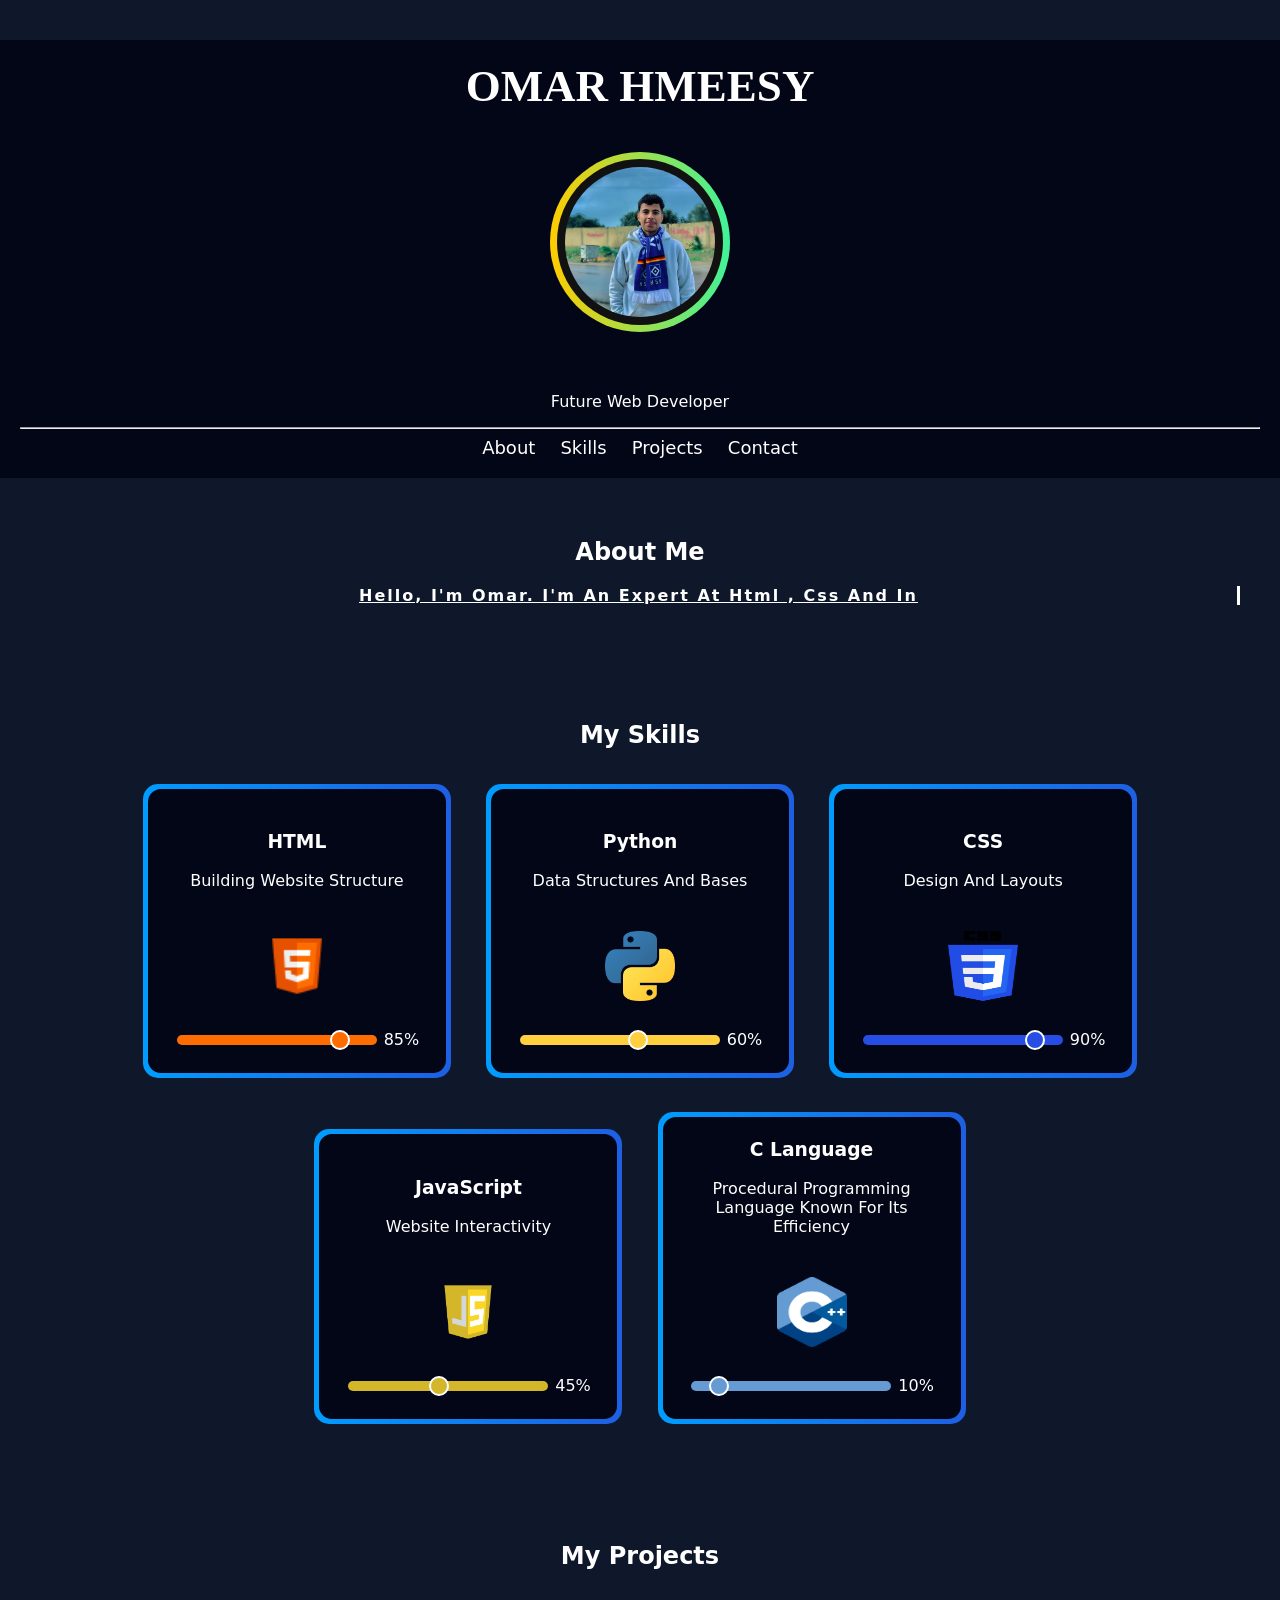
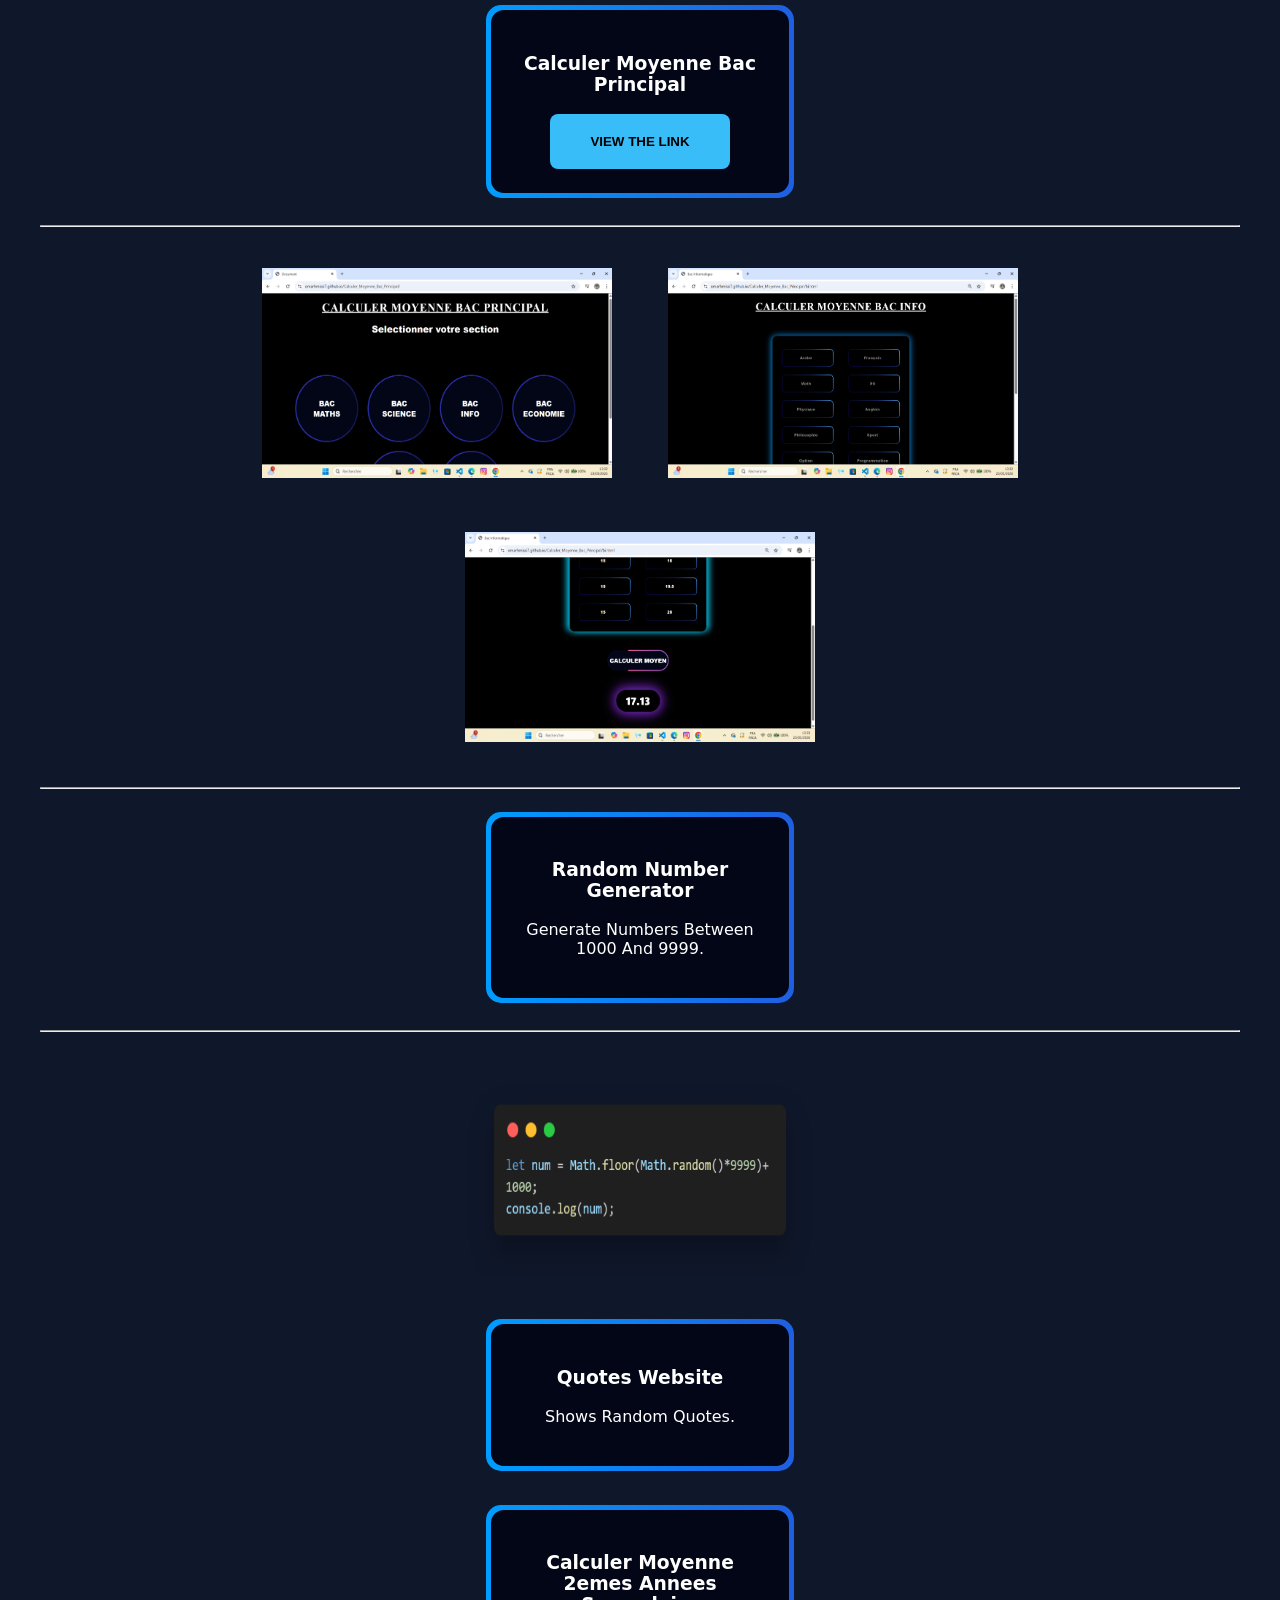
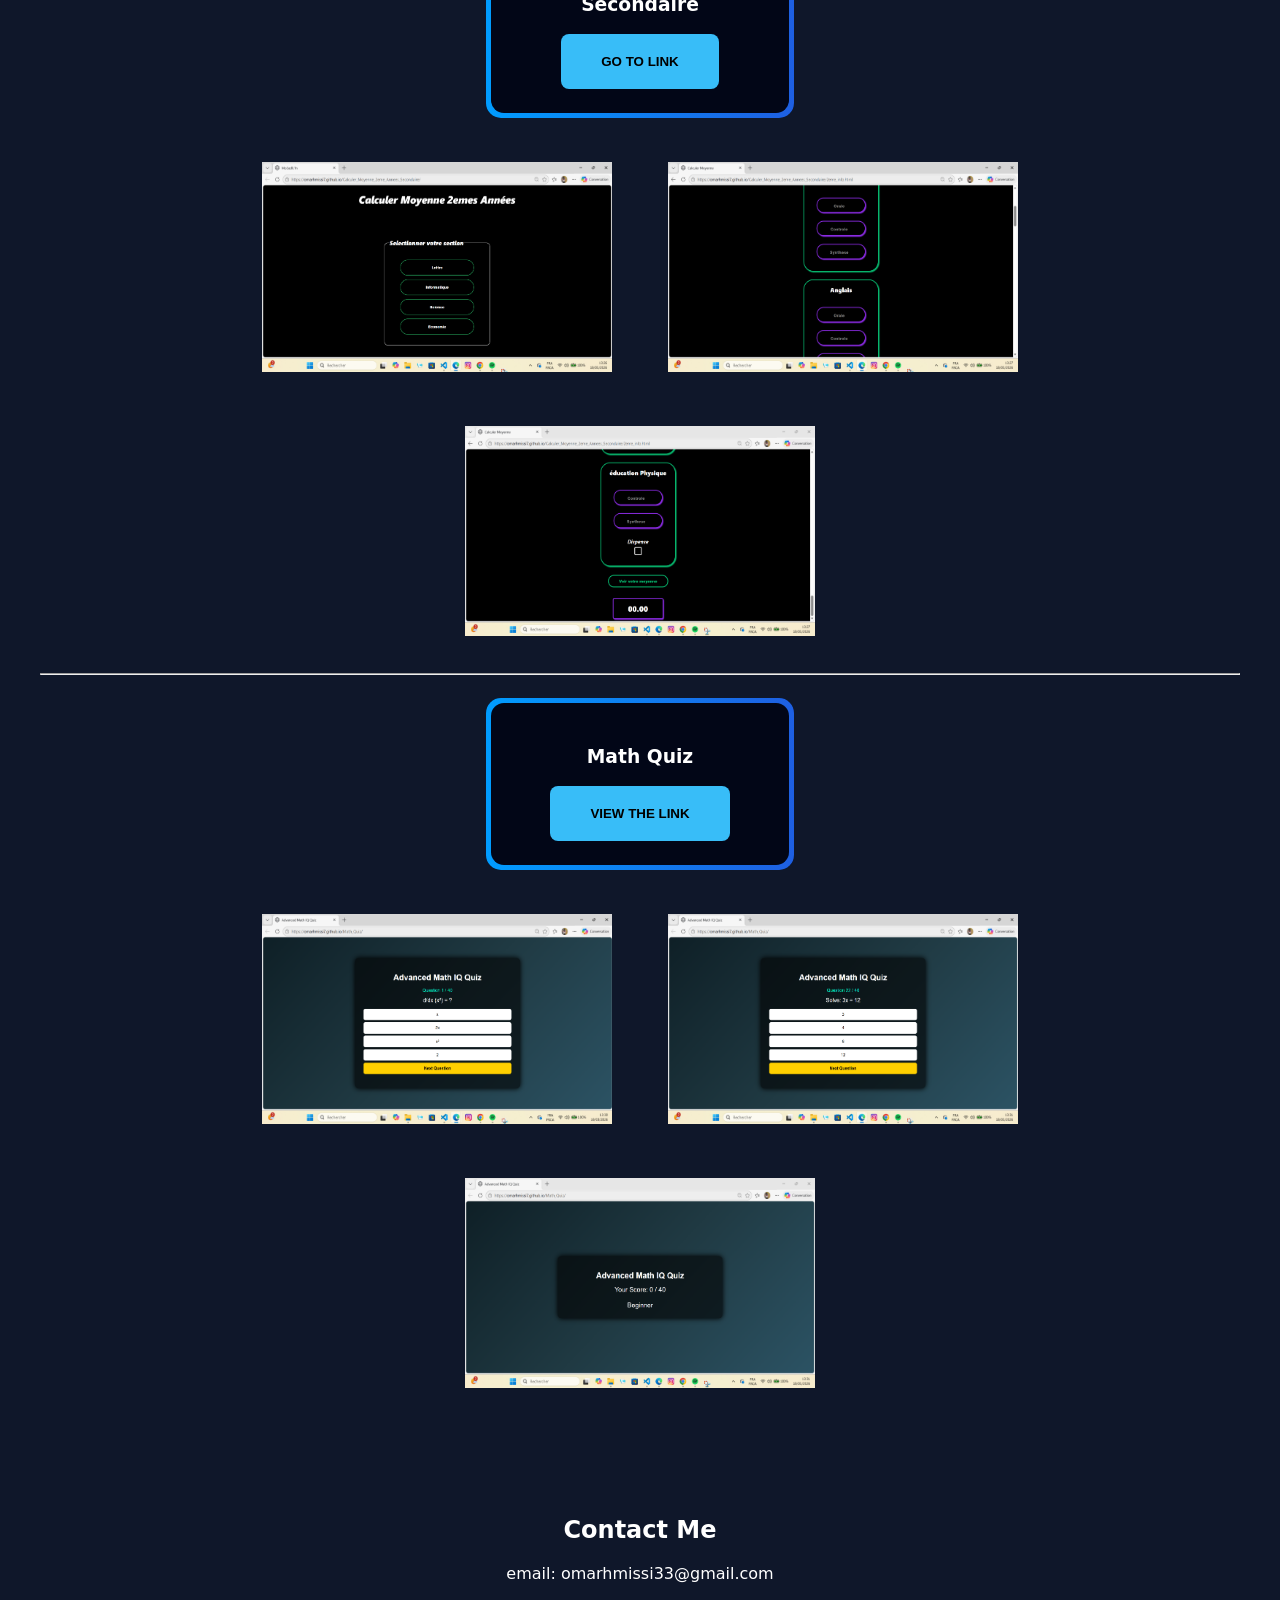
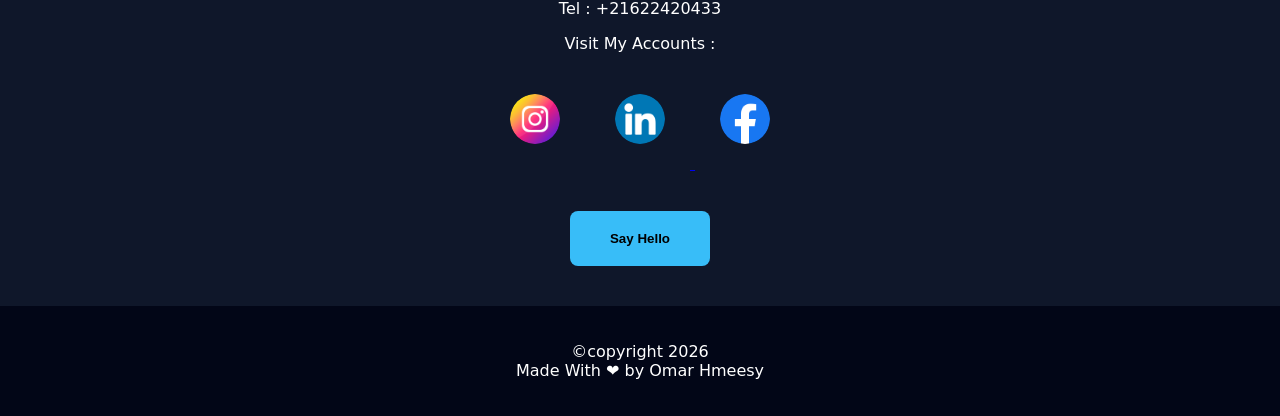
==== index.html @ 14d7f89f "Add files via upload" ====
<!DOCTYPE html>
<html lang="en">

<head>
    <meta charset="UTF-8">
    <meta name="viewport" content="width=device-width, initial-scale=1.0">
    <title>Omar Portfolio</title>

    <style>
        html {
            scroll-behavior: smooth;
        }
        h1{
            font-size: 45px;
            text-transform: uppercase;
            font-family: serif;
            transition: 250ms;

        }


        body {
            font-family: system-ui, -apple-system, BlinkMacSystemFont, 'Segoe UI', Roboto, Oxygen, Ubuntu, Cantarell, 'Open Sans', 'Helvetica Neue', sans-serif;
            margin: 0;
            text-transform: capitalize;
            background: #0f172a;
            color: white;
            cursor: auto;
            padding-top: 40px;
        }

        header {
            background: #020617;
            padding: 20px;
            text-align: center;
        }

        nav a {
            color: white;
            width: 100px;
            transition: 250ms;
            margin: 0;
            padding: 10px;
            text-decoration: none;
            font-size: 18px;
        }

        a {
            transition: all 259ms;
        }

        a:hover {
            background-color: cyan;
            transition-duration: 0.2s;


        }

        a:focus {
            background-color: cyan;
        }

        .p {
            font-weight: 800;
            text-decoration: underline;
        }

        section {
            padding: 40px;
            text-align: center;
        }


        .card {
            position: relative;
            padding: 29px;
            margin: 15px;
            border-radius: 15px;
            display: inline-block;
            width: 250px;
            color: white;
            background: #020617;
            overflow: hidden;
            transition: 800ms;
            opacity: 0;
            transform: translateY(50px) scale(0.9);
            animation: fadeUp 1s ease forwards;
        }

        .card::after:hover {
            transform: scale(1.1);
        }


        .card::before {
            content: "";
            position: absolute;
            inset: -5px;
            border-radius: 15px;
            background: linear-gradient(270deg, #000000, #2f2fad, #2949d7, #009dff);
            background-size: 400% 400%;
            z-index: -3;
            animation: borderMove 9s linear infinite;
        }


        .card::after {
            content: "";
            position: absolute;
            inset: 5px;

            background: #020617;
            border-radius: 13px;
            z-index: -1;
        }

        /* Hover */


        /* Animation */
        @keyframes borderMove {
            0% {
                background-position: 0% 50%;
            }

            100% {
                background-position: 400% 50%;
            }
        }

        @keyframes fadeUp {
            to {
                opacity: 1;
                transform: translateY(0) scale(1);
            }
        }

        /* Delay effect */
        .card:nth-child(1) {
            animation-delay: 0.2s;
        }

        .card:nth-child(2) {
            animation-delay: 0.4s;
        }

        .card:nth-child(3) {
            animation-delay: 0.6s;
        }

        .card:nth-child(4) {
            animation-delay: 0.8s;
        }

        .card:nth-child(5) {
            animation-delay: 1s;
        }

        .card:nth-child(6) {
            animation-delay: 1.2s;
        }

        button {
            padding: 20px 40px;
            border: none;

            border-radius: 8px;
            background: #38bdf8;
            cursor: pointer;
            font-weight: 900;
            transition: 250ms;
        }

        button:hover {
            transform: scale(1.1);
            box-shadow: 0 0 39px #38bdf8;
        }

        button:active {
            transform: scale(0.95);
        }

        footer {
            background: #020617;
            text-align: center;
            padding: 20px;
        }

        .div1 {
            height: 780px;
            width: 430px;
            border: 3px solid white;
            border-radius: 20px;
            margin: 10px;
            padding: 30px;


        }


        img {
            width: 350px;
            height: 210px;
            margin: 25px;
            padding: 0px;
            

        }

        p {
            text-align: center;


        }

        .p {
            border-right: 3px solid white;
            letter-spacing: 2px;
        }

        .img {
            border: none;
            height: 70px;
            width: 70px;
        }

        #omar {
            width: 150px;
            height: 150px;
            border-radius: 100%;
            border: 7px solid transparent;
            padding: 8px;

            background:
                linear-gradient(#111, #111) padding-box,
                linear-gradient(270deg, #ff00cc, #3333ff, #00ffcc, #ffcc00) border-box;

            background-size: 400% 400%;
            animation: gradientMove 6s ease infinite;


            color: white;
            font-size: 20px;
            font-family: Arial;
        }

        /* Animation */
        @keyframes gradientMove {
            0% {
                background-position: 0% 50%;
            }

            50% {
                background-position: 100% 50%;
            }

            100% {
                background-position: 0% 50%;
            }


        }

        .a {
            width: 30px;
        }

        .a:hover {
            background: none;
        }

        .logo {
            height: 50px;
            width: 50px;
            border-radius: 50%;
            transition: 400ms;
            box-shadow: none;
        }

        #insta:hover {
            transform: scale(1.3);
        }

        #fcb:hover {
            box-shadow: 0 0 15px 15px #1877F2;
            transform: scale(1);

        }

        #lnkdn:hover {
            box-shadow: 0 0 15px 15px #0077B5;
        }

        #myRange {
            pointer-events: none;
            /* can't move */
            -webkit-appearance: none;

            width: 200px;
            height: 10px;
            border-radius: 5px;
            background: #FF6D00;
        }

        #myRange::-webkit-slider-thumb {
            -webkit-appearance: none;
            appearance: none;
            height: 20px;
            width: 20px;
            background: #FF6D00;
            /* thumb color */
            border: 2px solid #fff;
            border-radius: 50%;
            cursor: default;
        }

        /* Firefox */
        #myRange::-moz-range-track {
            background: #FF6D00;
            height: 10px;
            border-radius: 5px;
        }

        #myRange::-moz-range-thumb {
            background: #FF6D00;
            border: 2px solid #fff;
            border-radius: 50%;
            height: 20px;
            width: 20px;
            cursor: default;
        }
        #myRange1 {
            pointer-events: none;
            /* can't move */
            -webkit-appearance: none;

            width: 200px;
            height: 10px;
            border-radius: 5px;
            background: #FFCF3F;
        }

        #myRange1::-webkit-slider-thumb {
            -webkit-appearance: none;
            appearance: none;
            height: 20px;
            width: 20px;
            background: #FFCF3F;
            /* thumb color */
            border: 2px solid #fff;
            border-radius: 50%;
            cursor: default;
        }

        /* Firefox */
        #myRange1::-moz-range-track {
            background: #FFCF3F;
            height: 10px;
            border-radius: 5px;
        }

        #myRange1::-moz-range-thumb {
            background: #FFCF3F;
            border: 2px solid #fff;
            border-radius: 50%;
            height: 20px;
            width: 20px;
            cursor: default;
        }
        #myRange2 {
            pointer-events: none;
            /* can't move */
            -webkit-appearance: none;

            width: 200px;
            height: 10px;
            border-radius: 5px;
            background: #264DE4;
        }

        #myRange2::-webkit-slider-thumb {
            -webkit-appearance: none;
            appearance: none;
            height: 20px;
            width: 20px;
            background: #264DE4;
            /* thumb color */
            border: 2px solid #fff;
            border-radius: 50%;
            cursor: default;
        }

        /* Firefox */
        #myRange2::-moz-range-track {
            background: #264DE4;
            height: 10px;
            border-radius: 5px;
        }

        #myRange2::-moz-range-thumb {
            background: #264DE4;
            border: 2px solid #fff;
            border-radius: 50%;
            height: 20px;
            width: 20px;
            cursor: default;
        }
        #myRange3 {
            pointer-events: none;
            /* can't move */
            -webkit-appearance: none;

            width: 200px;
            height: 10px;
            border-radius: 5px;
            background: #D3B62A;
        }

        #myRange3::-webkit-slider-thumb {
            -webkit-appearance: none;
            appearance: none;
            height: 20px;
            width: 20px;
            background: #D3B62A;
            /* thumb color */
            border: 2px solid #fff;
            border-radius: 50%;
            cursor: default;
        }

        /* Firefox */
        #myRange3::-moz-range-track {
            background: #D3B62A;
            height: 10px;
            border-radius: 5px;
        }

        #myRange3::-moz-range-thumb {
            background: #D3B62A;
            border: 2px solid #fff;
            border-radius: 50%;
            height: 20px;
            width: 20px;
            cursor: default;
        }
        #myRange4 {
            pointer-events: none;
            /* can't move */
            -webkit-appearance: none;

            width: 200px;
            height: 10px;
            border-radius: 5px;
            background: #659AD2;
        }

        #myRange4::-webkit-slider-thumb {
            -webkit-appearance: none;
            appearance: none;
            height: 20px;
            width: 20px;
            background: #659AD2;
            /* thumb color */
            border: 2px solid #fff;
            border-radius: 50%;
            cursor: default;
        }

        /* Firefox */
        #myRange4::-moz-range-track {
            background: #659AD2;
            height: 10px;
            border-radius: 5px;
        }

        #myRange4::-moz-range-thumb {
            background: #659AD2;
            border: 2px solid #fff;
            border-radius: 50%;
            height: 20px;
            width: 20px;
            cursor: default;
        }
        h1{
            margin: 0;
        }
        #omar{
            margin: 40px;
            box-shadow: none;
        }
        #c{
            padding-top: 8px;
        }
    
    </style>
</head>

<body id="body">


    <header id="head">
        <h1 id="me"></h1>
        <script>
            let j = 0;
            let me = "Omar Hmeesy";
            function omar(){
                if (j < me.length) {
                    document.getElementById("me").innerHTML += me.charAt(j);
                    j++;
                    setTimeout(omar, 200);

                }
            }
            omar()
        </script>
        <img src="myphoto.jpg" alt="" id="omar">
        <p>Future Web Developer</p>
        <hr>

        <nav>
            <a href="#about">About</a>
            <a href="#skills">Skills</a>
            <a href="#projects">Projects</a>
            <a href="#contact">Contact</a>
        </nav>

    </header>

    <section id="about">
        <h2>About Me</h2>
        <p class="p" id="aboutme"></p>
        <script>
            let text = "Hello, I'm Omar. I'm an expert at html , css and intermediate at javascript and python I'm 17 years old and i'm studying at 2nd of secondary education at pc scienses";
            let i = 0;
            function write() {

                if (i < text.length) {
                    document.getElementById("aboutme").innerHTML += text.charAt(i);
                    i++;
                    setTimeout(write, 50);
                }
            }

            write();

        </script>

    </section>

    <section id="skills">
        <h2>My Skills</h2>

        <div class="card">
            <h3>HTML</h3>
            <p>Building website structure</p>
            <img src="html.png" alt="" class="img"><br>
            <input type="range" name="" id="myRange" value="85" disabled >  85%
        </div>
        <div class="card">
            <h3>Python</h3>
            <p>data structures and bases</p>
            <img src="python.png" alt="" class="img"><br>
            <input type="range" name="" id="myRange1" value="60">  60%
        </div>

        <div class="card">
            <h3>CSS</h3>
            <p>Design and layouts</p>
            <img src="css.png" alt="" class="img"><br>
            <input type="range" name="" id="myRange2" value="90">  90%
        </div>

        <div class="card">
            <h3>JavaScript</h3>
            <p>Website interactivity</p>
            <img src="js.webp" alt="" class="img"><br>
            <input type="range" name="" id="myRange3" value="45">  45%
        </div>
        <div class="card" id="c">
            <h3>C language</h3>
            <p>procedural programming language known for its efficiency</p>
            <img src="c.png" alt="" class="img" style="width: 70px;
            height: 70px;"><br>
            <input type="range" name="" id="myRange4" value="10" >  10%
        </div>

    </section>

    <section id="projects">
        <h2>My Projects</h2>

        <div class="card">
            <h3>Calculer Moyenne Bac Principal</h3>
            <a href="https://omarhmissi7.github.io/Calculer_Moyenne_Bac_Principal/"><button>VIEW THE LINK</button></a>
        </div>
        <hr>
        <p>
            <center>
                
                    <img src="img11.png" alt="" srcset="">
                    <img src="img22.png" alt="" srcset=""><br>
                    <img src="img33.png" alt="" srcset="">
                
            </center>
        </p>
        <hr>

        <div class="card">
            <h3>Random Number Generator</h3>
            <p>Generate numbers between 1000 and 9999.</p>
        </div>
        <br>
        <hr>

        <center><img src="code.png" alt=""><br></center>


        <div class="card">
            <h3>Quotes Website</h3>
            <p>Shows random quotes.</p>
        </div><br>
        <div class="card">
            <h3 style="text-transform: capitalize;">calculer moyenne 2emes annees secondaire</h3>
            <a href="https://omarhmissi7.github.io/Calculer_Moyenne_2eme_Annees_Secondaire/"><button>GO TO
                    LINK</button></a>
        </div><br>
        <center>
            
                <img src="img1.png" alt="">
                <img src="img2.png" alt=""><br>
                <img src="img3.png" alt="">
            
        </center><hr>
        <div class="card">
            <h3 style="text-transform: capitalize;">math quiz</h3>
            <a href="https://omarhmissi7.github.io/Math_Quiz/"><button>VIEW THE LINK</button></a>
        </div><br>
        <center>
            
                <img src="img4.png" alt="">
                <img src="img5.png" alt=""><br>
                <img src="img6.png" alt="">
            
        </center>

    </section>

    <section id="contact">
        <h2>Contact Me</h2>

        <p style="text-transform: lowercase;">Email: omarhmissi33@gmail.com</p>
        <p>Tel : +21622420433</p>
        <p>visit my Accounts :</p>
        <a class="a" href="https://www.instagram.com/__omarrr___hmeesy?igsh=MW94ZGYybmE2NHl0eA=="></a>

        <img src="instagram.png" alt="" class="logo" id="insta">

        <a class="a"
            href="https://www.linkedin.com/public-profile/settings?trk=d_flagship3_profile_self_view_public_profile&lipi=urn%3Ali%3Apage%3Ad_flagship3_profile_view_base%3B4z7WOQTsRY2M%2F5hkjmMsfg%3D%3D">
            <img src="linkedin.png" alt="" class="logo" id="lnkdn">
        </a>
        <a href="https://www.facebook.com/profile.php?id=61585699354939" class="a"><img src="facebook.png" alt=""
                class="logo" id="fcb"></a>
        <br><br><br>
        <button onclick="alert('Thanks For Visiting !')">
            Say Hello
        </button>

    </section>

    <footer id="foot">
        <p style="text-transform: none;">©copyright 2026 <br> Made With ❤️ by Omar Hmeesy</p>
    </footer>

</body>


</html>
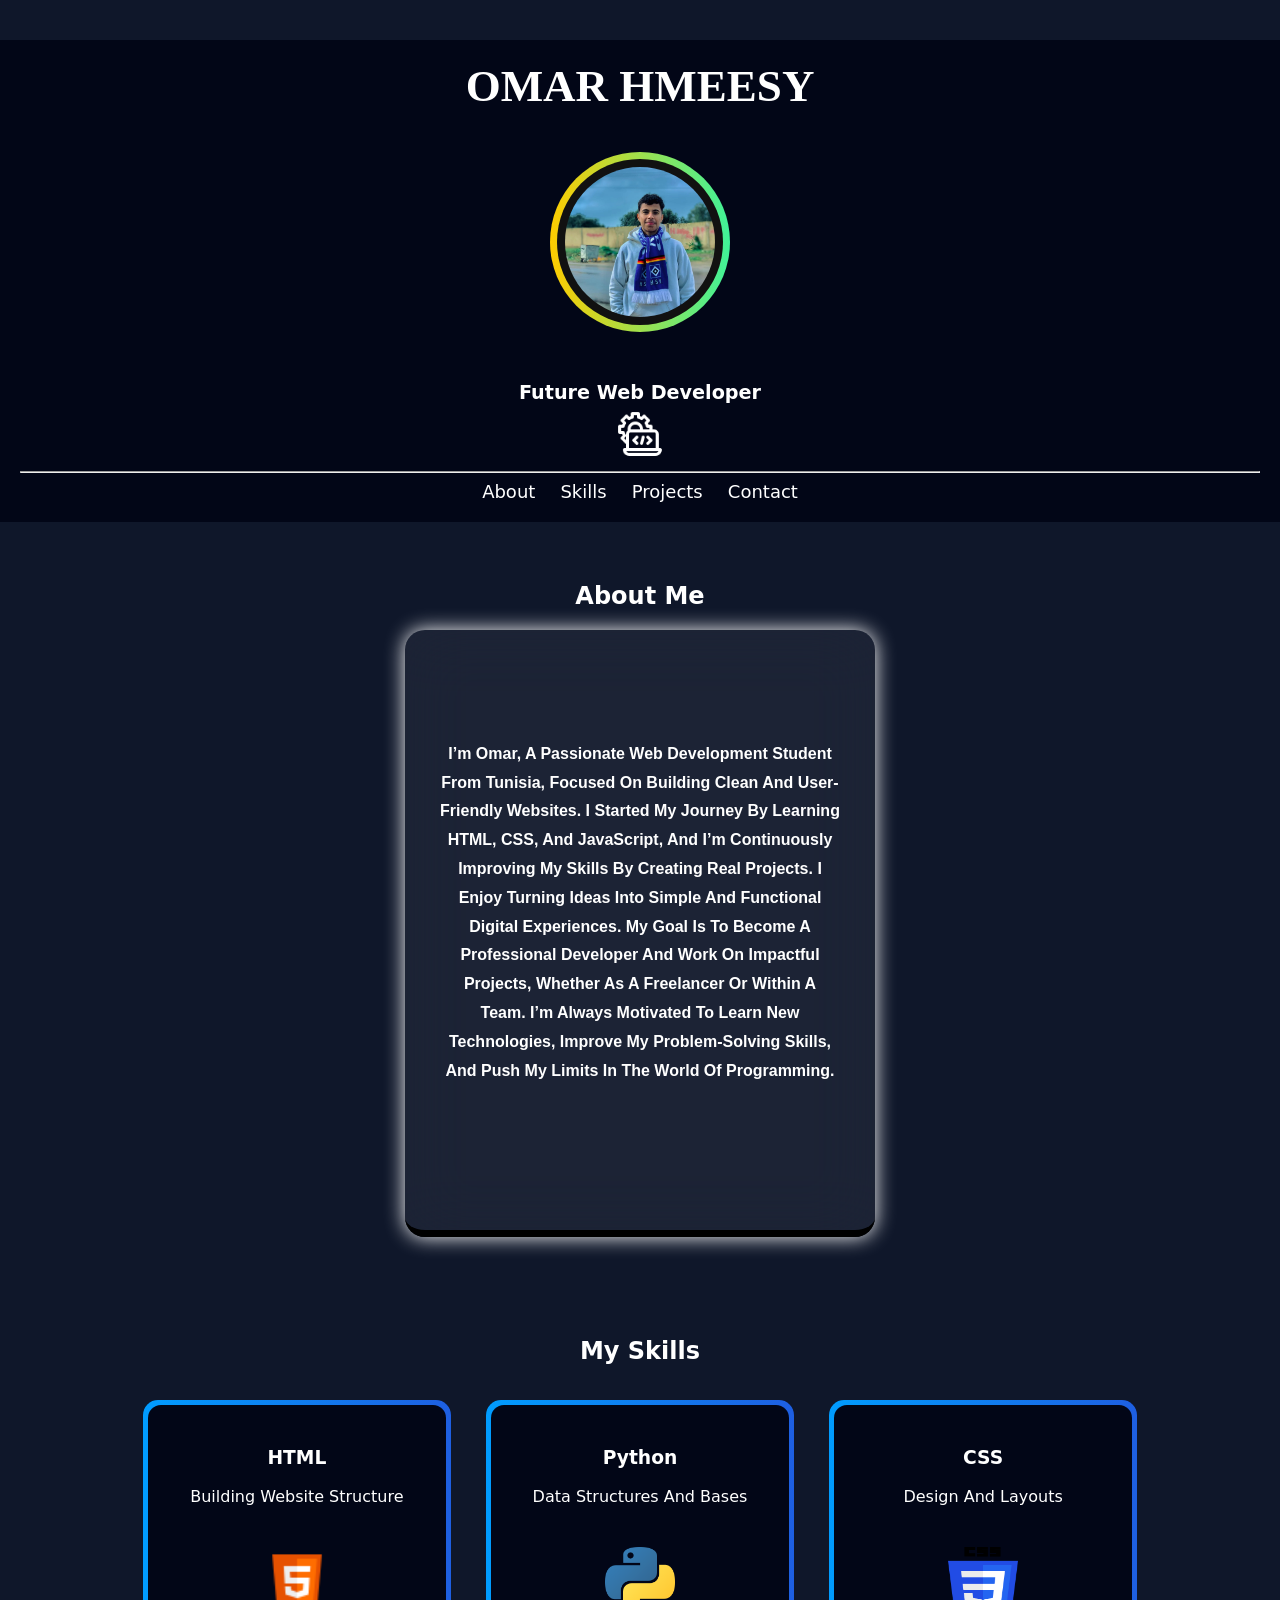
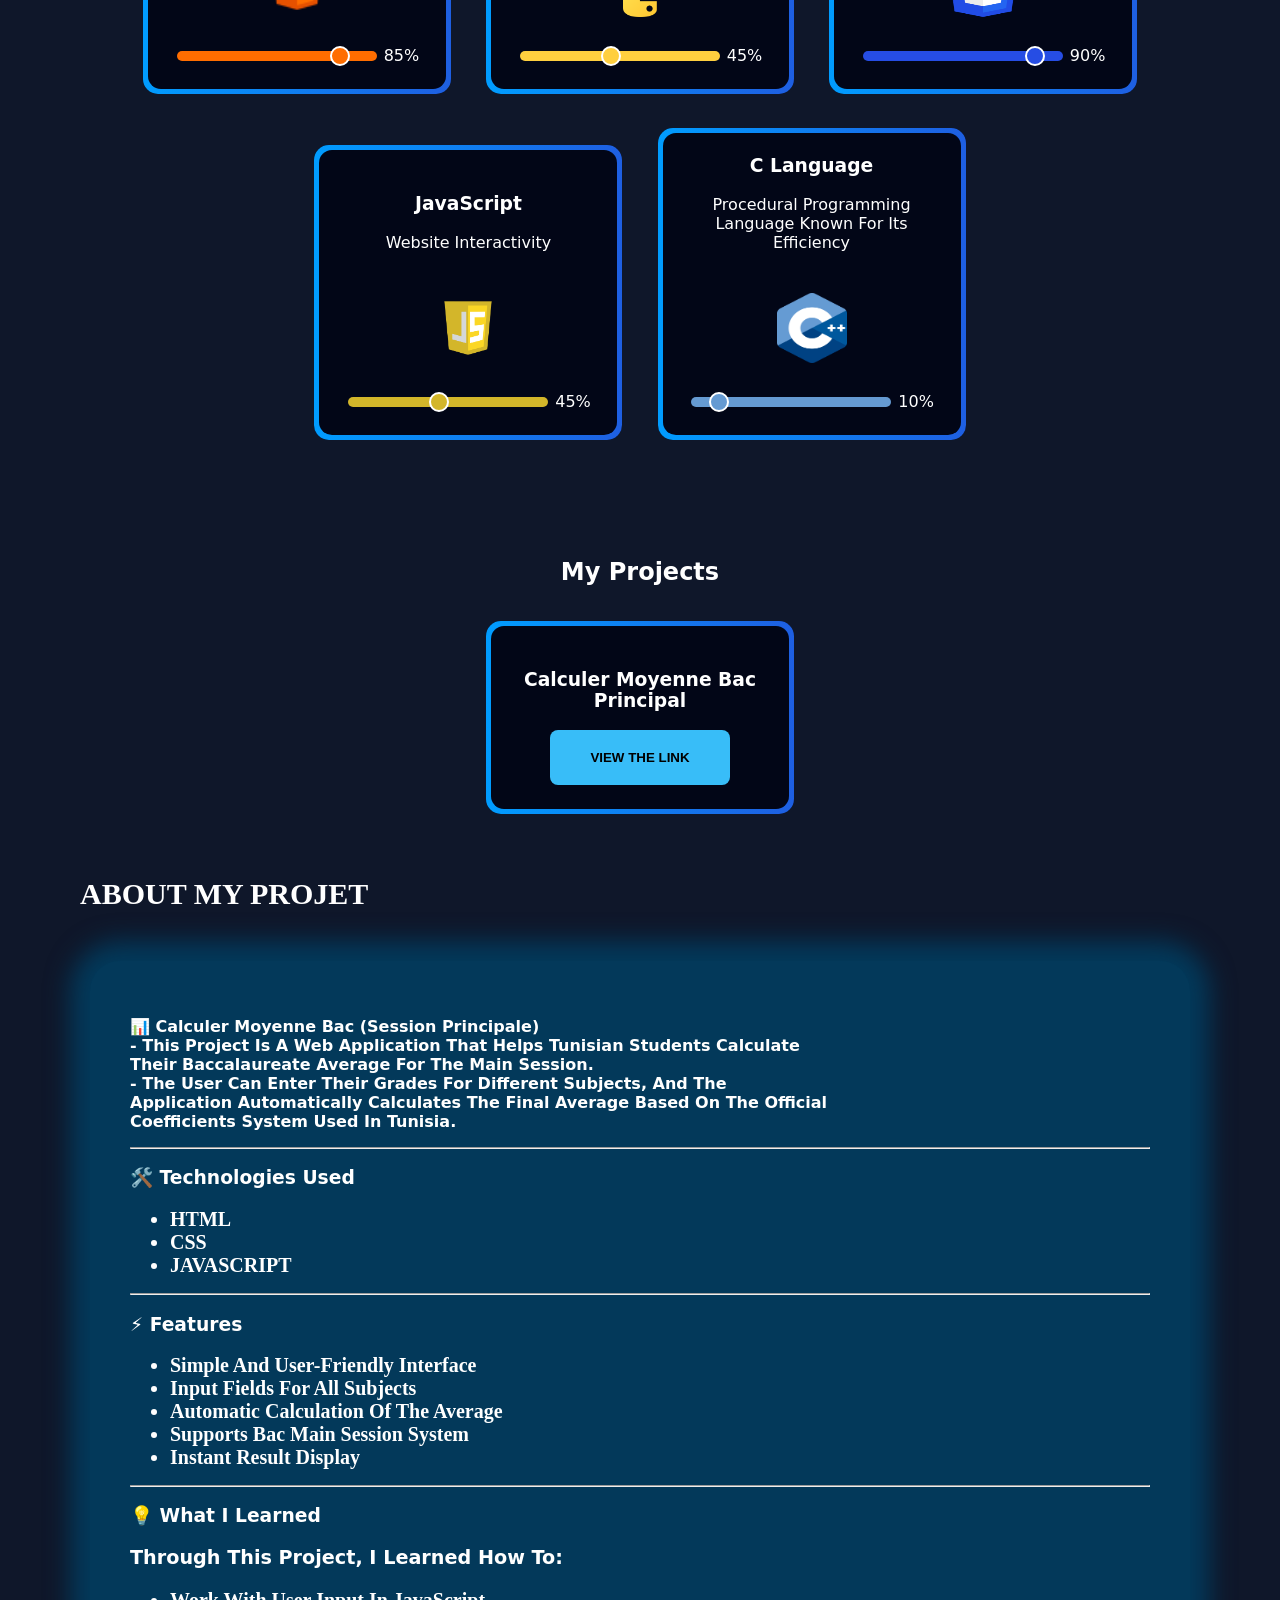
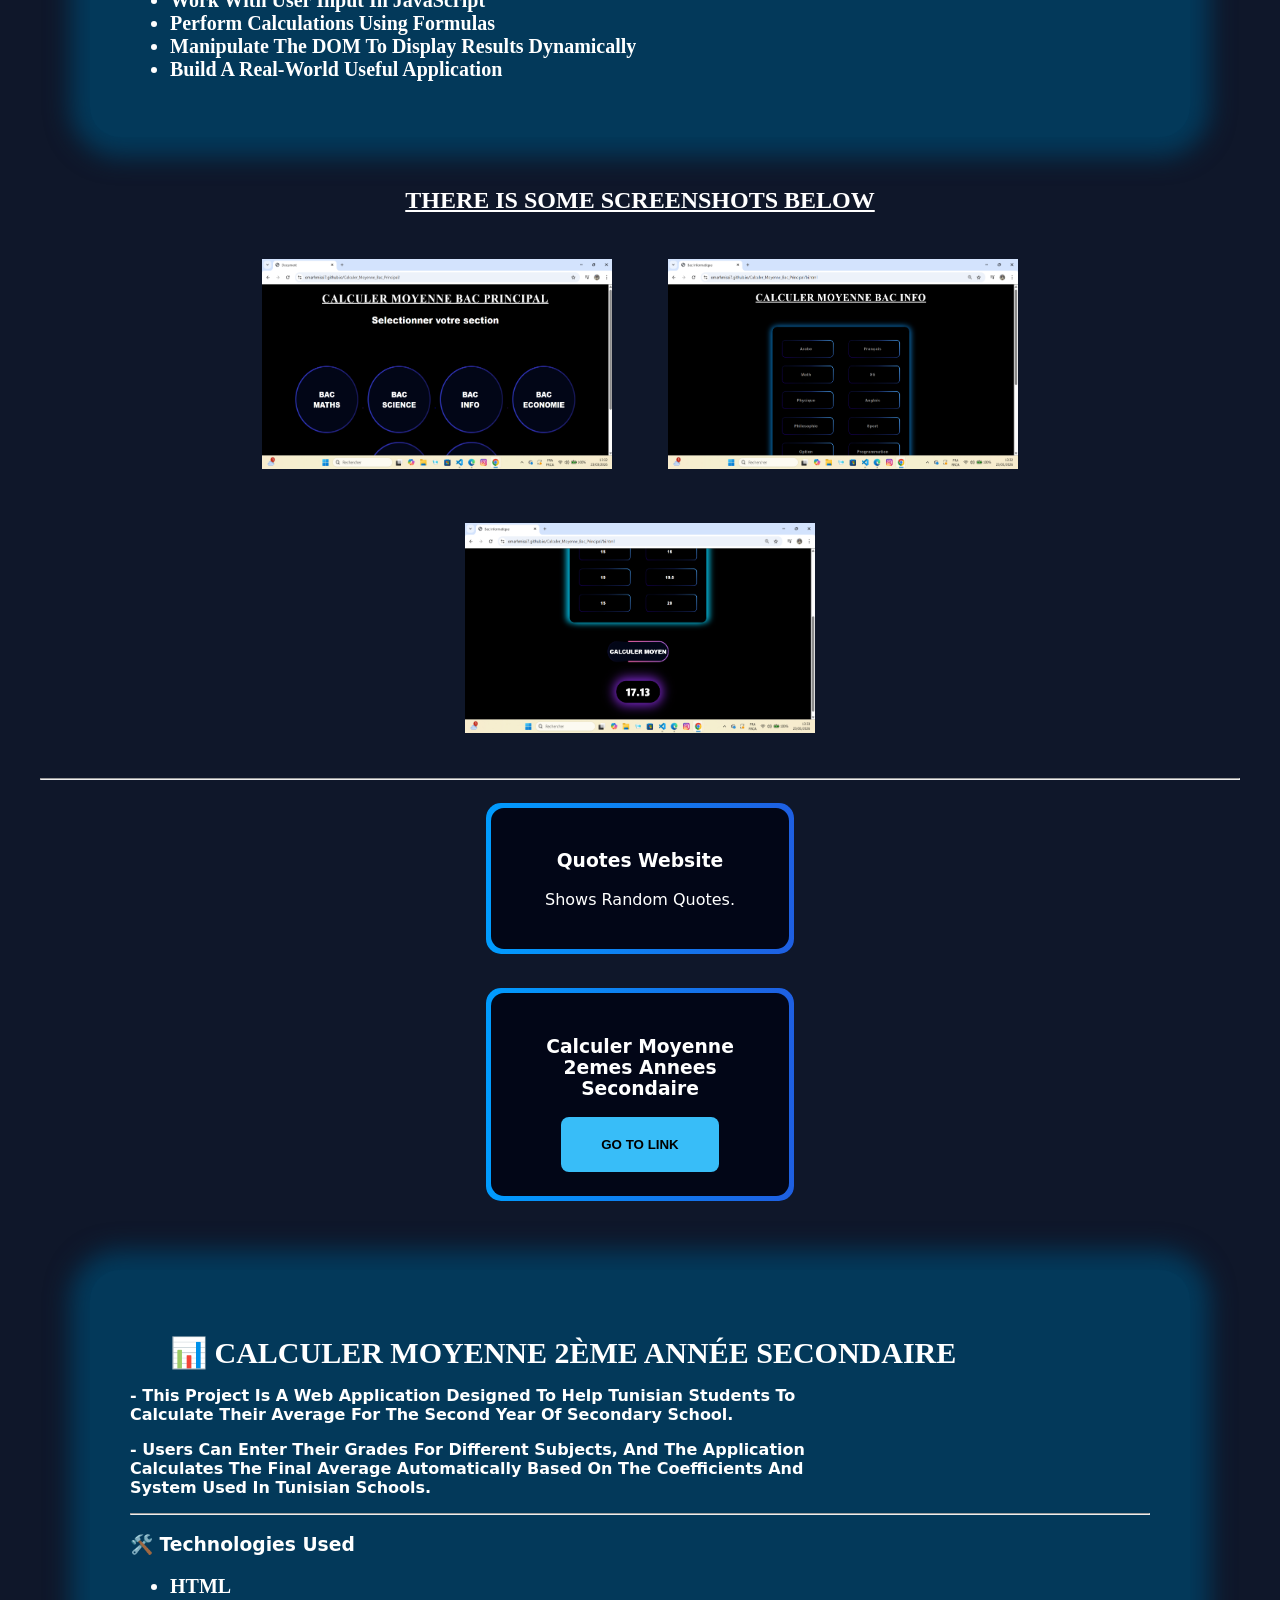
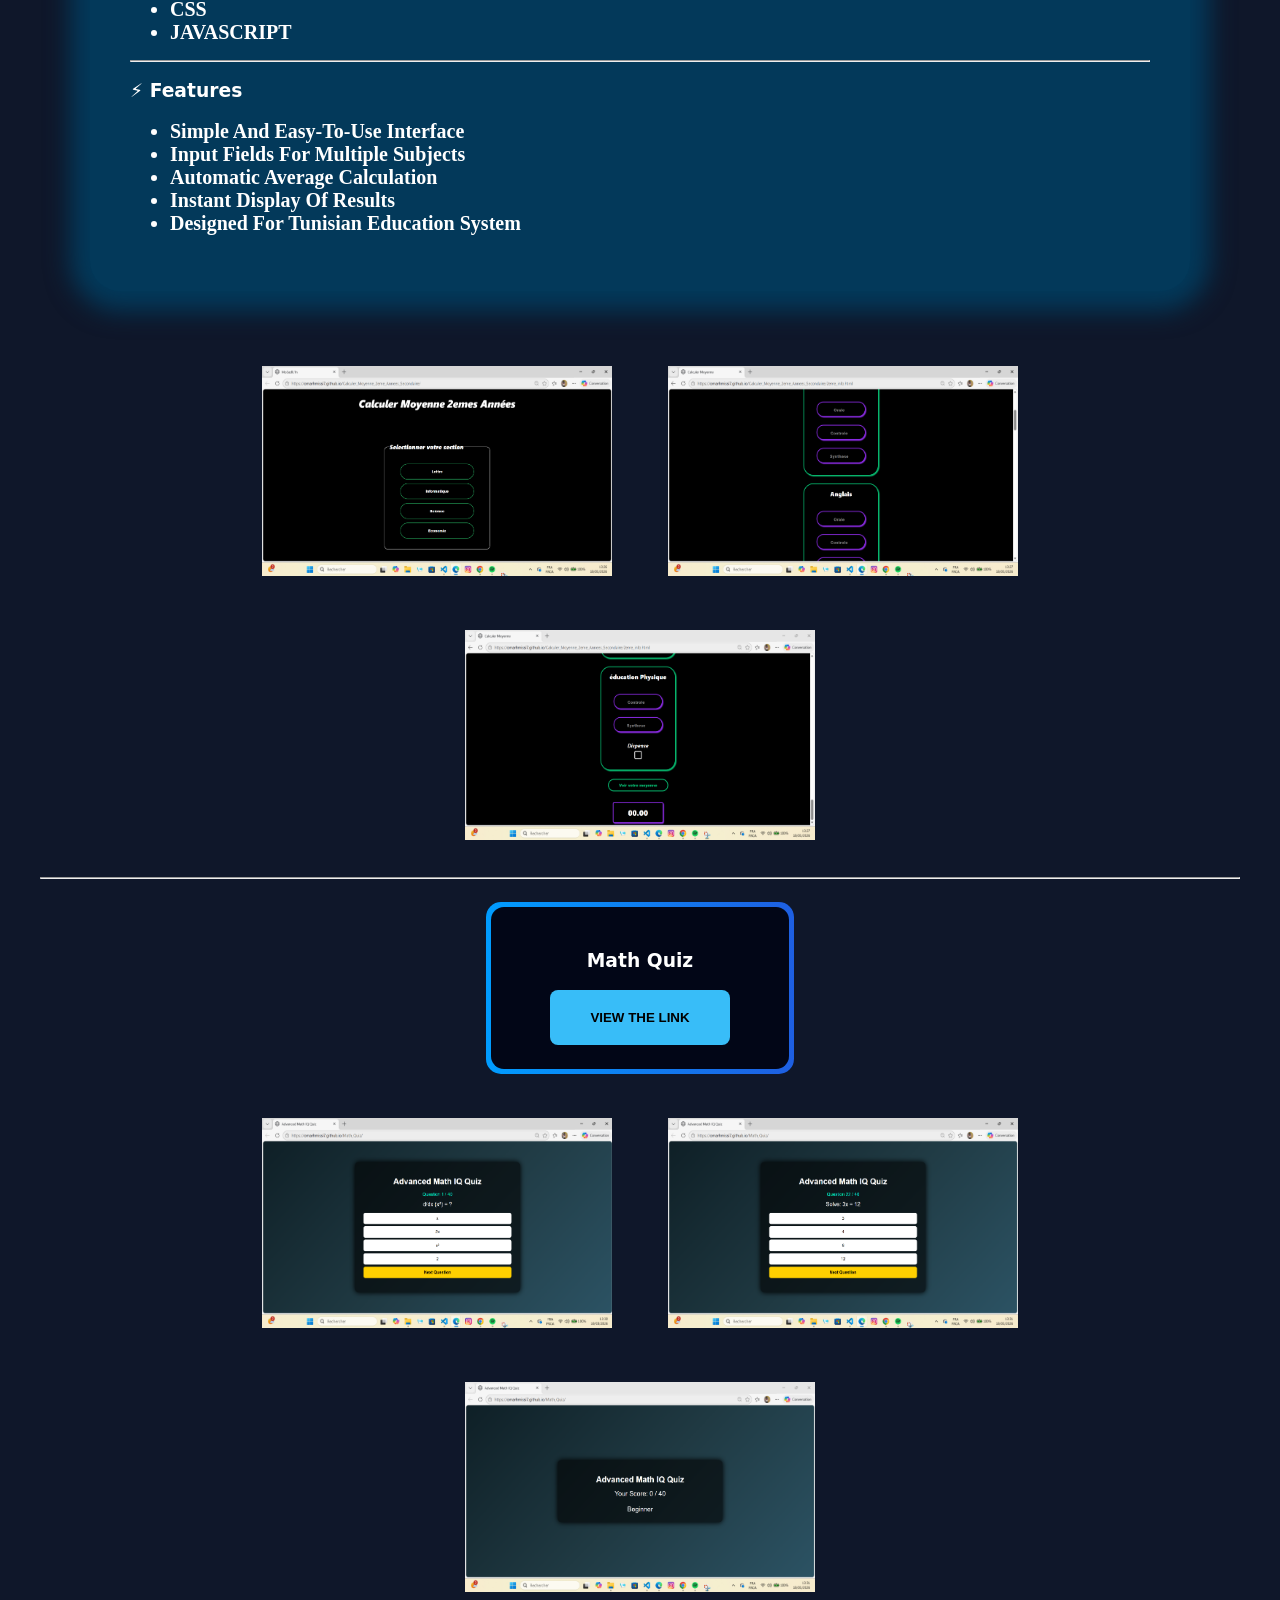
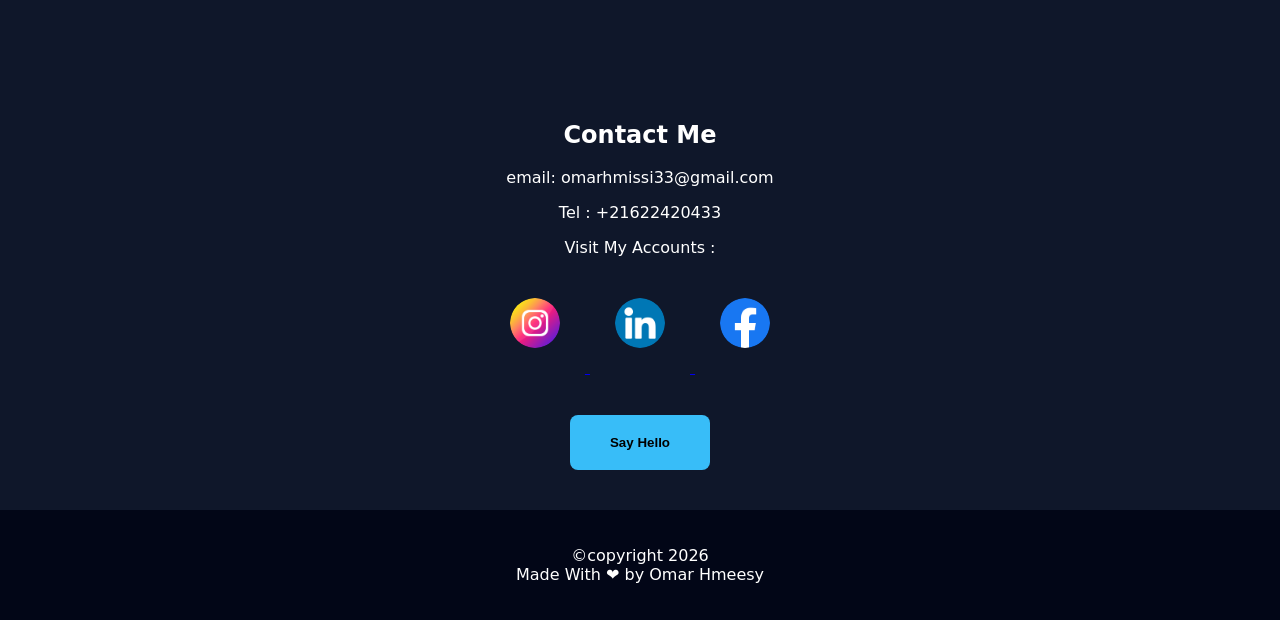
==== commit 1e805610: "Add files via upload" ====
--- a/index.html
+++ b/index.html
@@ -10,7 +10,8 @@
         html {
             scroll-behavior: smooth;
         }
-        h1{
+
+        h1 {
             font-size: 45px;
             text-transform: uppercase;
             font-family: serif;
@@ -203,7 +204,7 @@
             height: 210px;
             margin: 25px;
             padding: 0px;
-            
+
 
         }
 
@@ -213,10 +214,7 @@
 
         }
 
-        .p {
-            border-right: 3px solid white;
-            letter-spacing: 2px;
-        }
+
 
         .img {
             border: none;
@@ -329,6 +327,7 @@
             width: 20px;
             cursor: default;
         }
+
         #myRange1 {
             pointer-events: none;
             /* can't move */
@@ -367,6 +366,7 @@
             width: 20px;
             cursor: default;
         }
+
         #myRange2 {
             pointer-events: none;
             /* can't move */
@@ -405,6 +405,7 @@
             width: 20px;
             cursor: default;
         }
+
         #myRange3 {
             pointer-events: none;
             /* can't move */
@@ -443,6 +444,7 @@
             width: 20px;
             cursor: default;
         }
+
         #myRange4 {
             pointer-events: none;
             /* can't move */
@@ -481,17 +483,56 @@
             width: 20px;
             cursor: default;
         }
-        h1{
+
+        h1 {
             margin: 0;
         }
-        #omar{
+
+        #omar {
             margin: 40px;
             box-shadow: none;
         }
-        #c{
+
+        #c {
             padding-top: 8px;
         }
-    
+
+        #para {
+            width: 470px;
+            height: 560px;
+            background-color: #ffffff0e;
+            border-bottom: 7px solid black;
+            backdrop-filter: blur(30px);
+            box-shadow: 0 0 20px white;
+            border-radius: 20px;
+            padding-top: 40px;
+        }
+
+        .p {
+
+            font-family: arial;
+            margin-top: 70px;
+            color: #ffffff;
+            text-align: center;
+            text-decoration: wavy;
+            line-height: 1.8;
+            width: 400px;
+        }
+
+        #bac {
+            text-align: left;
+            width: 700px;
+        }
+        #code{
+            width: 50px;
+            height: 50px;
+            margin: 0;
+        }
+        #l{
+            font-weight: 900;
+            font-size: larger;
+            margin: 5px;
+        }
     </style>
 </head>
 
@@ -503,7 +544,7 @@
         <script>
             let j = 0;
             let me = "Omar Hmeesy";
-            function omar(){
+            function omar() {
                 if (j < me.length) {
                     document.getElementById("me").innerHTML += me.charAt(j);
                     j++;
@@ -514,7 +555,7 @@
             omar()
         </script>
         <img src="myphoto.jpg" alt="" id="omar">
-        <p>Future Web Developer</p>
+        <p id="l">Future Web Developer</p> <img id="code" src="coding.png" alt="">
         <hr>
 
         <nav>
@@ -528,20 +569,27 @@
 
     <section id="about">
         <h2>About Me</h2>
-        <p class="p" id="aboutme"></p>
+        <center>
+            <div id="para">
+
+                <p class="p" id="aboutme">I’m Omar, a passionate web development student from Tunisia, focused on
+                    building
+                    clean and user-friendly websites. I started my journey by learning HTML, CSS, and JavaScript, and
+                    I’m
+                    continuously improving my skills by creating real projects.
+                    I enjoy turning ideas into simple and functional digital experiences. My goal is to become a
+                    professional developer and work on impactful projects, whether as a freelancer or within a team.
+                    I’m always motivated to learn new technologies, improve my problem-solving skills, and push my
+                    limits in
+                    the world of programming.</p>
+
+            </div>
+        </center>
         <script>
-            let text = "Hello, I'm Omar. I'm an expert at html , css and intermediate at javascript and python I'm 17 years old and i'm studying at 2nd of secondary education at pc scienses";
-            let i = 0;
-            function write() {
-
-                if (i < text.length) {
-                    document.getElementById("aboutme").innerHTML += text.charAt(i);
-                    i++;
-                    setTimeout(write, 50);
-                }
-            }
-
-            write();
+
+
+
+
 
         </script>
 
@@ -554,34 +602,34 @@
             <h3>HTML</h3>
             <p>Building website structure</p>
             <img src="html.png" alt="" class="img"><br>
-            <input type="range" name="" id="myRange" value="85" disabled >  85%
+            <input type="range" name="" id="myRange" value="85" disabled> 85%
         </div>
         <div class="card">
             <h3>Python</h3>
             <p>data structures and bases</p>
             <img src="python.png" alt="" class="img"><br>
-            <input type="range" name="" id="myRange1" value="60">  60%
+            <input type="range" name="" id="myRange1" value="45"> 45%
         </div>
 
         <div class="card">
             <h3>CSS</h3>
             <p>Design and layouts</p>
             <img src="css.png" alt="" class="img"><br>
-            <input type="range" name="" id="myRange2" value="90">  90%
+            <input type="range" name="" id="myRange2" value="90"> 90%
         </div>
 
         <div class="card">
             <h3>JavaScript</h3>
             <p>Website interactivity</p>
             <img src="js.webp" alt="" class="img"><br>
-            <input type="range" name="" id="myRange3" value="45">  45%
+            <input type="range" name="" id="myRange3" value="45"> 45%
         </div>
         <div class="card" id="c">
             <h3>C language</h3>
             <p>procedural programming language known for its efficiency</p>
             <img src="c.png" alt="" class="img" style="width: 70px;
             height: 70px;"><br>
-            <input type="range" name="" id="myRange4" value="10" >  10%
+            <input type="range" name="" id="myRange4" value="10"> 10%
         </div>
 
     </section>
@@ -592,27 +640,108 @@
         <div class="card">
             <h3>Calculer Moyenne Bac Principal</h3>
             <a href="https://omarhmissi7.github.io/Calculer_Moyenne_Bac_Principal/"><button>VIEW THE LINK</button></a>
-        </div>
-        <hr>
+        </div><br><br>
+        <h2 class="h2">About My Projet</h2>
+        <style>
+            .h2 {
+                text-transform: uppercase;
+                font-size: 30px;
+                text-align: left;
+                margin-left: 40px;
+                margin-bottom: 15px;
+                font-family: serif;
+            }
+        </style>
+        <section class="bacabout">
+            <p id="bac" align="left" style="width: 700; font-weight: 900; ">
+                📊 Calculer Moyenne Bac (Session Principale) <br>
+
+                - This project is a web application that helps Tunisian students calculate their Baccalaureate average
+                for the main session. <br>
+
+                - The user can enter their grades for different subjects, and the application automatically calculates
+                the final average based on the official coefficients system used in Tunisia.
+            </p>
+            <hr>
+            <h3 align="left">🛠️ Technologies Used</h3>
+            <ul>
+                <li>HTML</li>
+                <li>CSS</li>
+                <li>JAVASCRIPT</li>
+            </ul>
+            <hr>
+            <h3 class="h3" align="">⚡ Features</h3>
+            <ul>
+                <li>Simple and user-friendly interface</li>
+                <li>Input fields for all subjects</li>
+                <li>Automatic calculation of the average</li>
+                <li>Supports Bac main session system</li>
+                <li>Instant result display</li>
+            </ul>
+            <hr>
+            <h3 class="h3">💡 What I Learned</h3>
+            <p id="wil">Through this project, I learned how to:</p>
+            <ul>
+                <li>Work with user input in JavaScript</li>
+                <li>Perform calculations using formulas</li>
+                <li>Manipulate the DOM to display results dynamically</li>
+
+                <li>Build a real-world useful application</li>
+            </ul>
+        </section>
+        <h2 class="h">
+            There is some screenshots below
+        </h2>
+
+        <style>
+            li,
+            .h3 {
+                text-align: left;
+                font-weight: 900;
+
+            }
+
+            li {
+                font-size: 20px;
+            }
+
+            #wil {
+                text-align: left;
+                font-weight: 900;
+                font-size: larger;
+            }
+
+            .h {
+                text-transform: uppercase;
+                font-weight: 900;
+                font-family: serif;
+                text-decoration: underline;
+            }
+
+            li {
+                font-family: serif;
+            }
+
+            .bacabout {
+                border-radius: 30px;
+                box-shadow: 0 0 25px 20px #03395a;
+                background-color: #03395a;
+                margin-bottom: 45px;
+                margin: 50px;
+            }
+        </style>
         <p>
             <center>
-                
-                    <img src="img11.png" alt="" srcset="">
-                    <img src="img22.png" alt="" srcset=""><br>
-                    <img src="img33.png" alt="" srcset="">
-                
+
+                <img src="img11.png" alt="" srcset="">
+                <img src="img22.png" alt="" srcset=""><br>
+                <img src="img33.png" alt="" srcset="">
+
             </center>
         </p>
         <hr>
 
-        <div class="card">
-            <h3>Random Number Generator</h3>
-            <p>Generate numbers between 1000 and 9999.</p>
-        </div>
-        <br>
-        <hr>
-
-        <center><img src="code.png" alt=""><br></center>
+        
 
 
         <div class="card">
@@ -623,24 +752,56 @@
             <h3 style="text-transform: capitalize;">calculer moyenne 2emes annees secondaire</h3>
             <a href="https://omarhmissi7.github.io/Calculer_Moyenne_2eme_Annees_Secondaire/"><button>GO TO
                     LINK</button></a>
-        </div><br>
+        </div>
+        <br>
+        <section class="bacabout">
+            <h2 class="h2">📊 Calculer Moyenne 2ème Année Secondaire</h2>
+            <p style="font-weight: 900; text-align: left; width: 700px;">
+
+                -  This project is a web application designed to help Tunisian students
+                to calculate their average for the second year of secondary school.
+            </p>
+            <p style="font-weight: 900; text-align: left; width: 700px;">
+                -  Users can enter their grades for different subjects, and the application calculates the final average
+                automatically based on the coefficients and system used in Tunisian schools.
+            </p>
+            <hr>
+            <h3 class="h3">🛠️ Technologies Used</h3>
+            <ul>
+                <li>HTML</li>
+                <li>CSS</li>
+                <li>JAVASCRIPT</li>
+            </ul>
+            <hr>
+            <h3 class="h3">⚡ Features</h3>
+            <ul>
+                <li>Simple and easy-to-use interface</li>
+                <li>Input fields for multiple subjects</li>
+                <li>Automatic average calculation</li>
+                <li>Instant display of results</li>
+                <li>Designed for Tunisian education system</li>
+            </ul>
+
+        </section>
+
         <center>
-            
-                <img src="img1.png" alt="">
-                <img src="img2.png" alt=""><br>
-                <img src="img3.png" alt="">
-            
-        </center><hr>
+
+            <img src="img1.png" alt="">
+            <img src="img2.png" alt=""><br>
+            <img src="img3.png" alt="">
+
+        </center>
+        <hr>
         <div class="card">
             <h3 style="text-transform: capitalize;">math quiz</h3>
             <a href="https://omarhmissi7.github.io/Math_Quiz/"><button>VIEW THE LINK</button></a>
         </div><br>
         <center>
-            
-                <img src="img4.png" alt="">
-                <img src="img5.png" alt=""><br>
-                <img src="img6.png" alt="">
-            
+
+            <img src="img4.png" alt="">
+            <img src="img5.png" alt=""><br>
+            <img src="img6.png" alt="">
+
         </center>
 
     </section>
@@ -651,9 +812,11 @@
         <p style="text-transform: lowercase;">Email: omarhmissi33@gmail.com</p>
         <p>Tel : +21622420433</p>
         <p>visit my Accounts :</p>
-        <a class="a" href="https://www.instagram.com/__omarrr___hmeesy?igsh=MW94ZGYybmE2NHl0eA=="></a>
-
-        <img src="instagram.png" alt="" class="logo" id="insta">
+        <a class="a" href="https://www.instagram.com/__omarrr___hmeesy?igsh=MW94ZGYybmE2NHl0eA==">
+            <img src="instagram.png" alt="" class="logo" id="insta">
+        </a>
+
+        
 
         <a class="a"
             href="https://www.linkedin.com/public-profile/settings?trk=d_flagship3_profile_self_view_public_profile&lipi=urn%3Ali%3Apage%3Ad_flagship3_profile_view_base%3B4z7WOQTsRY2M%2F5hkjmMsfg%3D%3D">
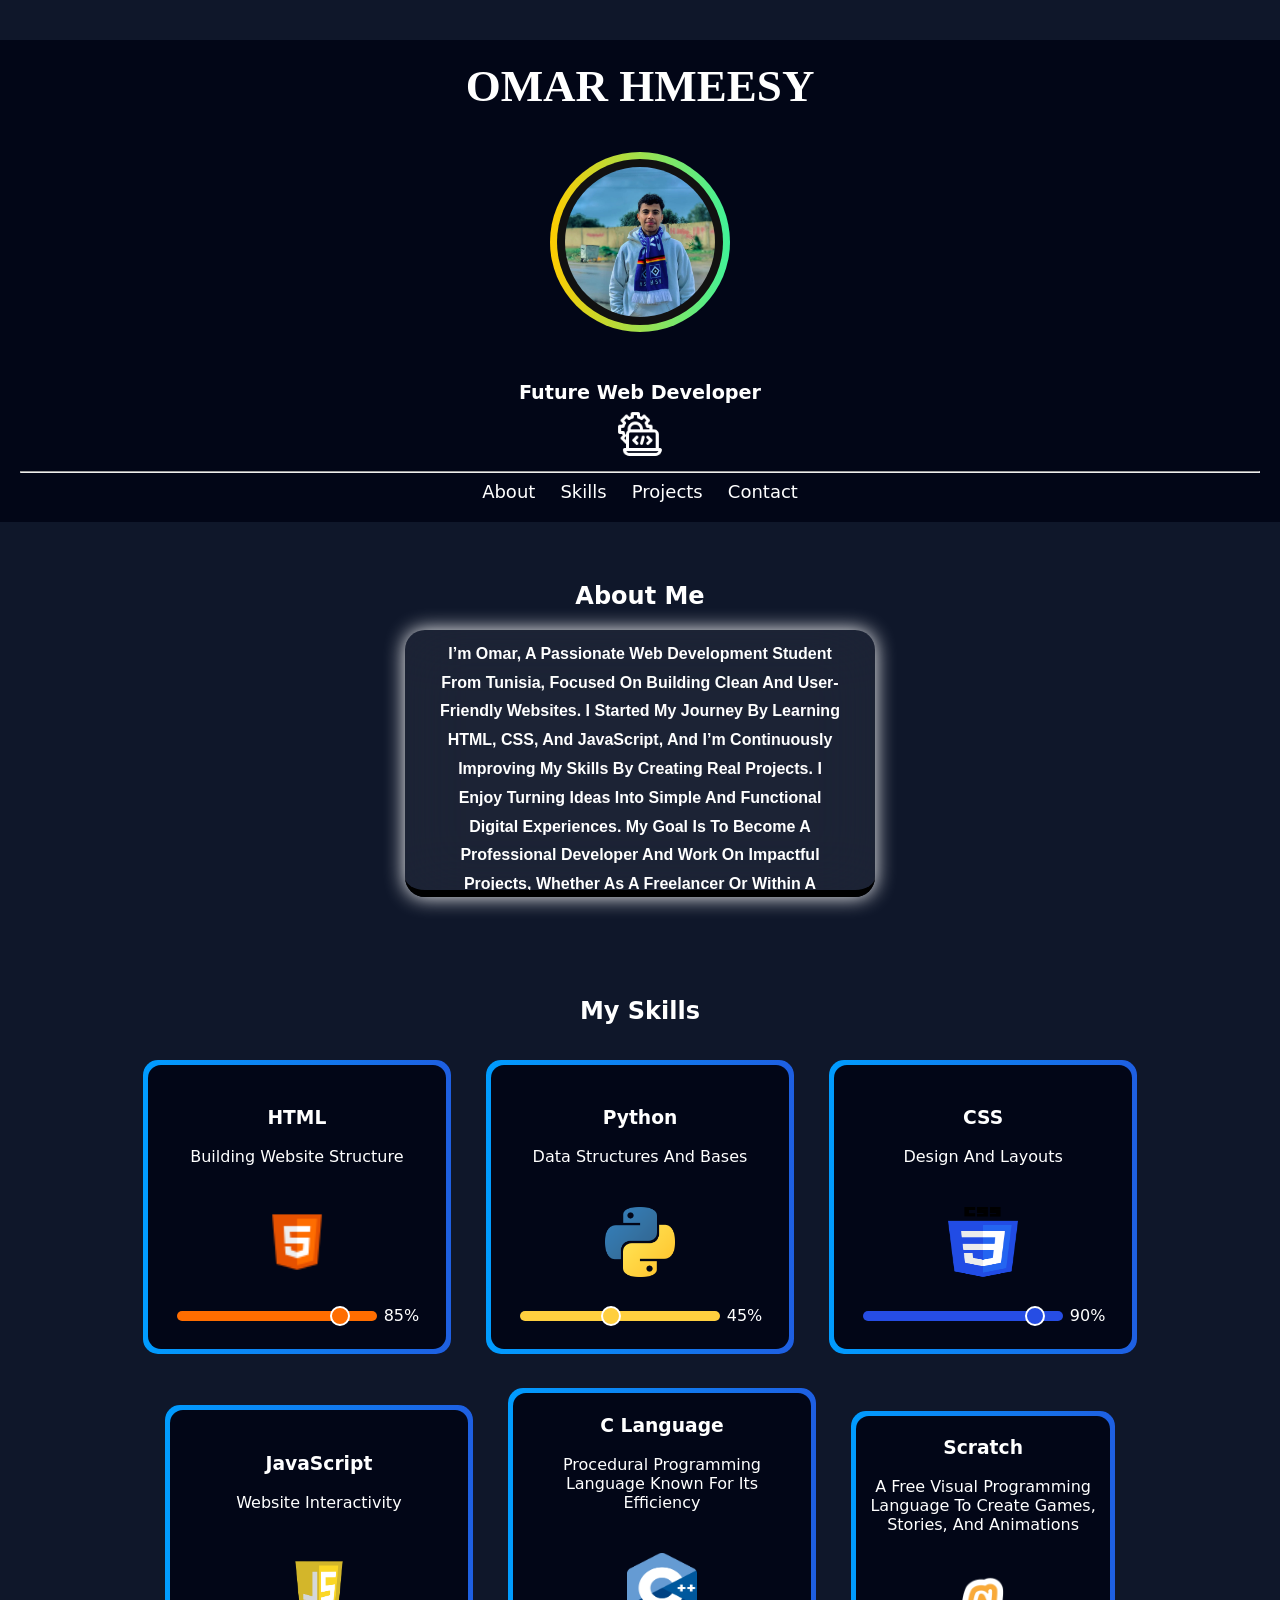
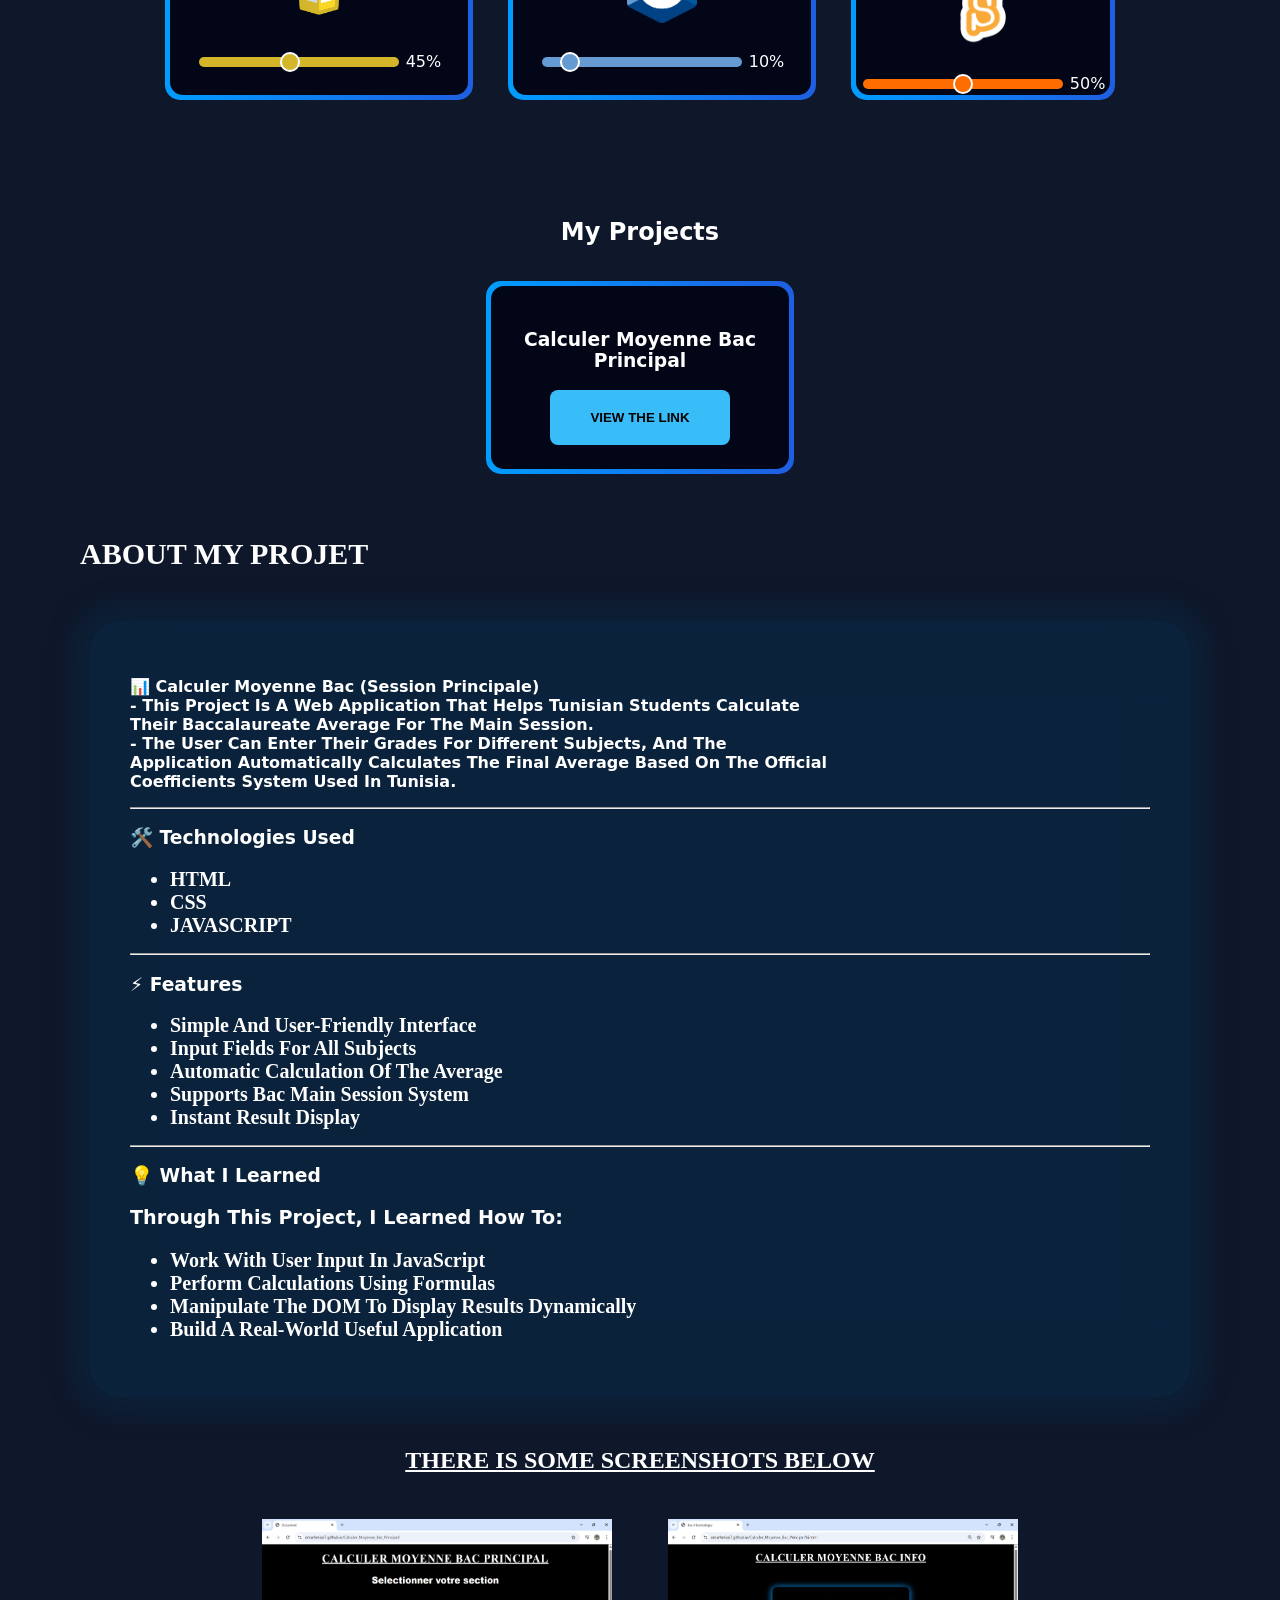
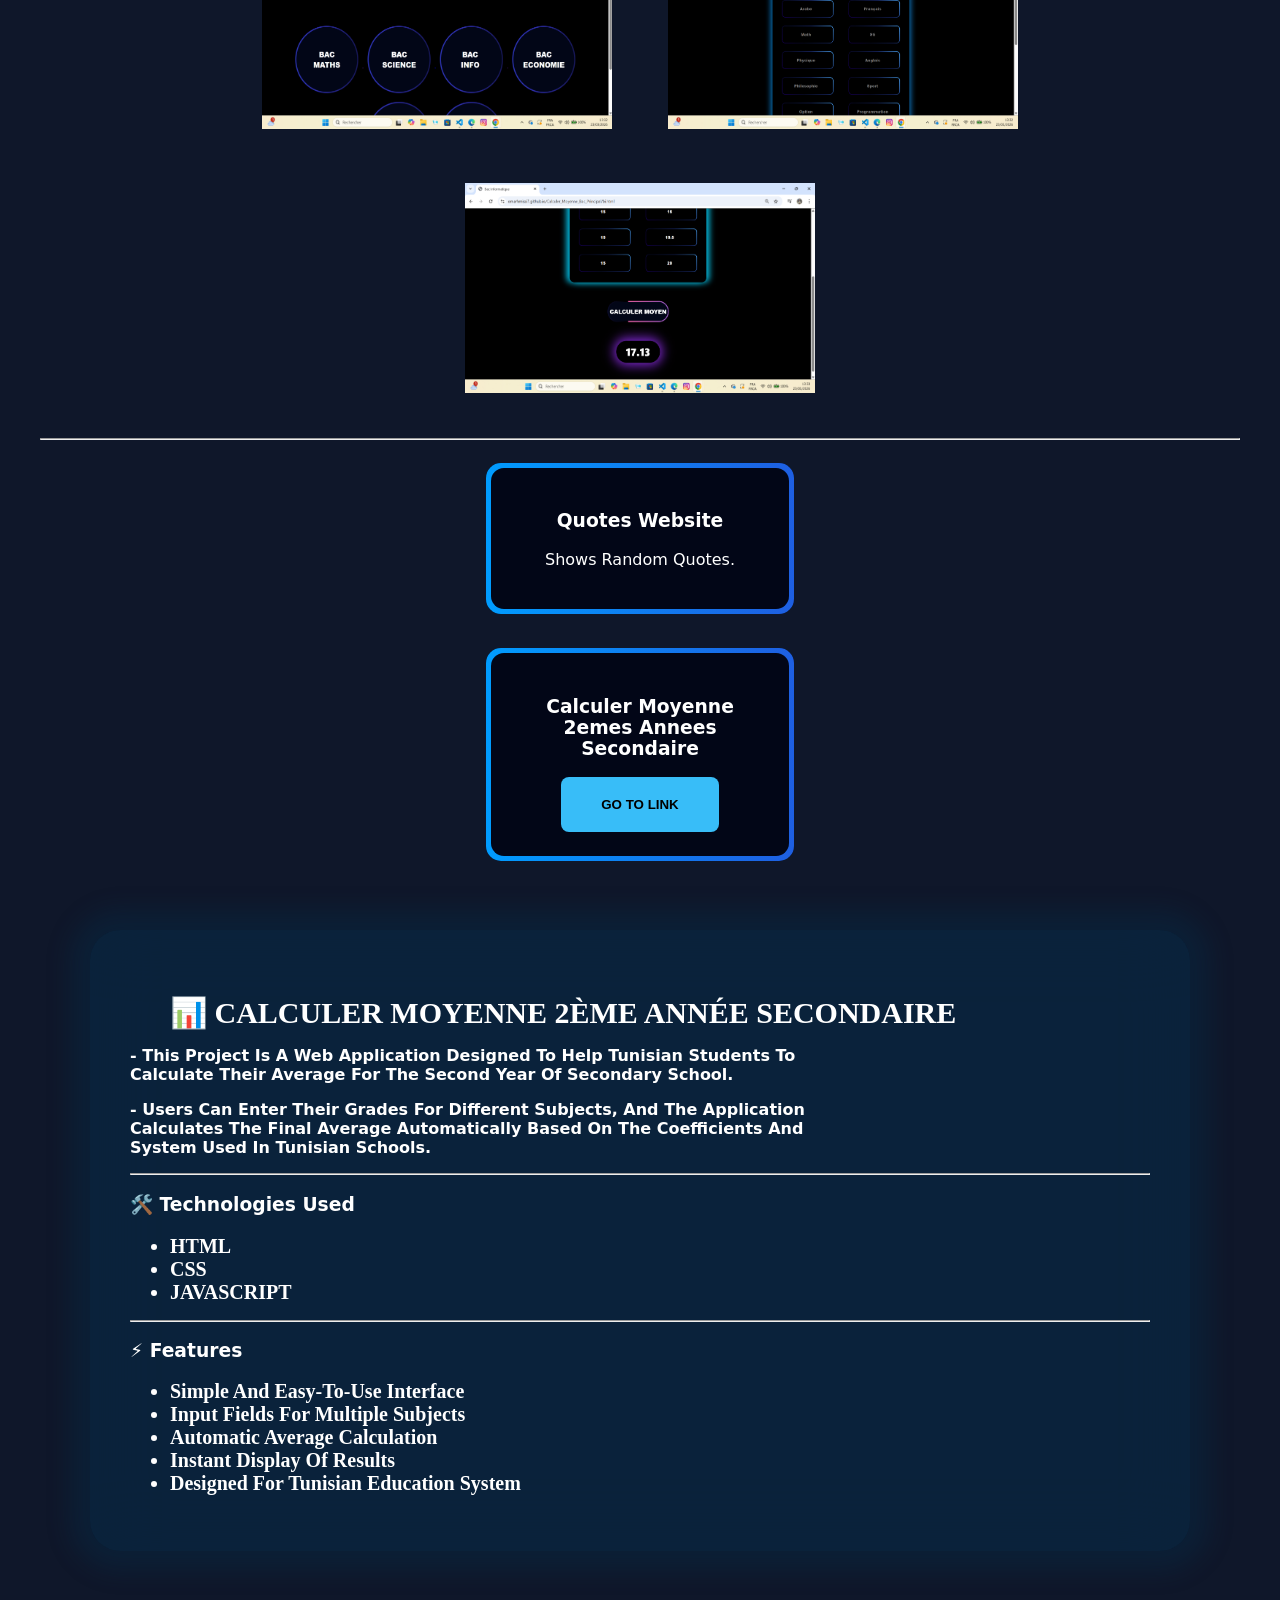
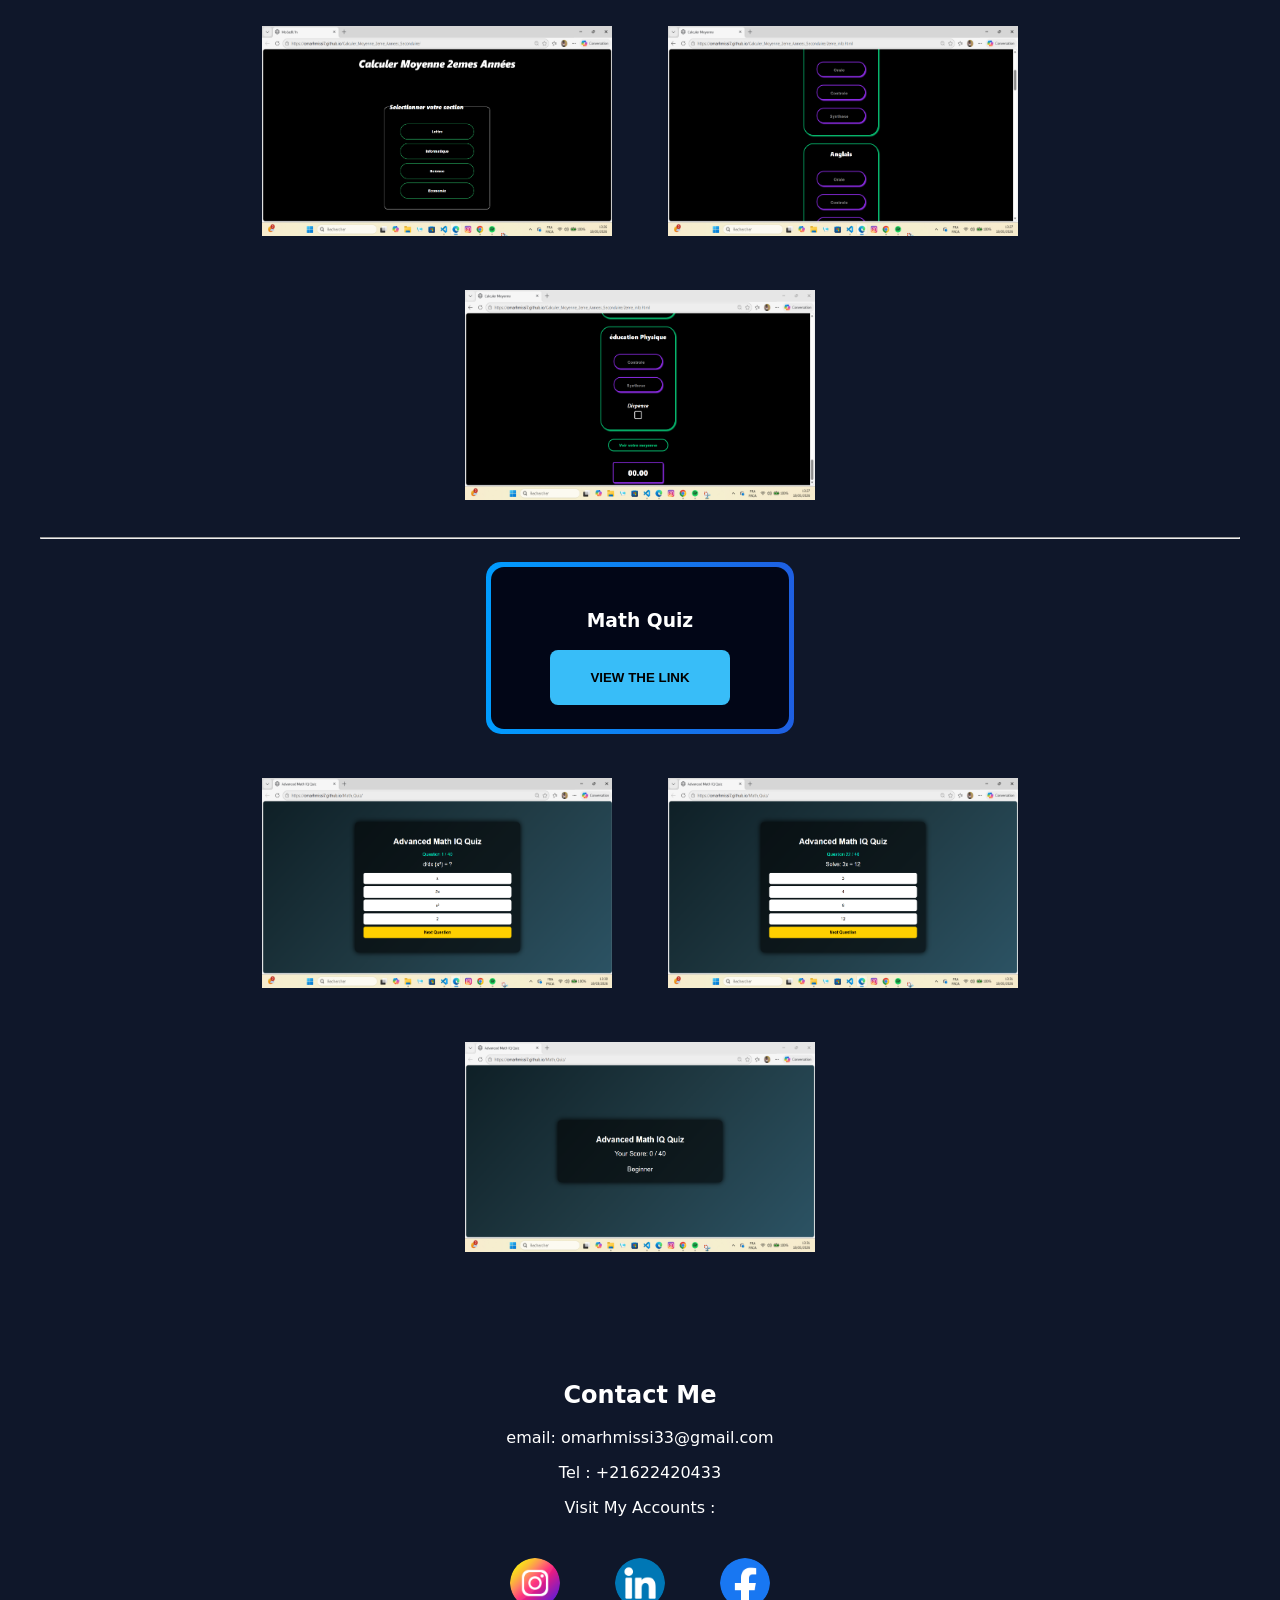
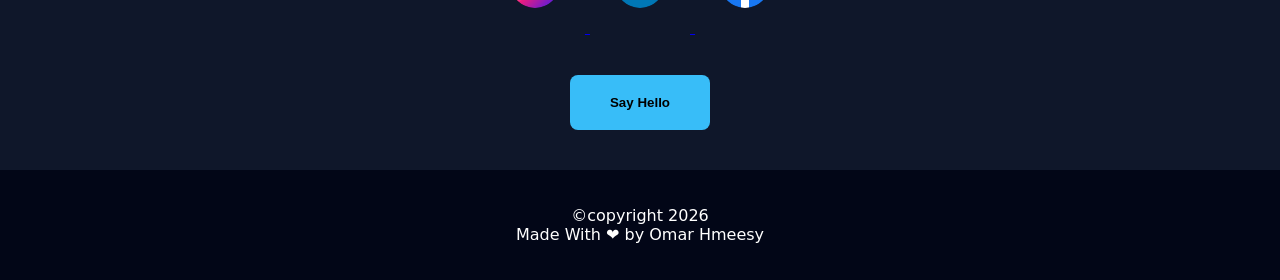
==== commit 876e1778: "Add files via upload" ====
--- a/index.html
+++ b/index.html
@@ -9,6 +9,8 @@
     <style>
         html {
             scroll-behavior: smooth;
+        }
+        * {
         }
 
         h1 {
@@ -33,6 +35,8 @@
         header {
             background: #020617;
             padding: 20px;
+            cursor: url(image.png);
+
             text-align: center;
         }
 
@@ -289,7 +293,7 @@
             box-shadow: 0 0 15px 15px #0077B5;
         }
 
-        #myRange {
+        .myRange {
             pointer-events: none;
             /* can't move */
             -webkit-appearance: none;
@@ -300,7 +304,7 @@
             background: #FF6D00;
         }
 
-        #myRange::-webkit-slider-thumb {
+        .myRange::-webkit-slider-thumb {
             -webkit-appearance: none;
             appearance: none;
             height: 20px;
@@ -313,13 +317,13 @@
         }
 
         /* Firefox */
-        #myRange::-moz-range-track {
+        .myRange::-moz-range-track {
             background: #FF6D00;
             height: 10px;
             border-radius: 5px;
         }
 
-        #myRange::-moz-range-thumb {
+        .myRange::-moz-range-thumb {
             background: #FF6D00;
             border: 2px solid #fff;
             border-radius: 50%;
@@ -499,24 +503,28 @@
 
         #para {
             width: 470px;
-            height: 560px;
+            height: 260px;
             background-color: #ffffff0e;
             border-bottom: 7px solid black;
             backdrop-filter: blur(30px);
             box-shadow: 0 0 20px white;
             border-radius: 20px;
-            padding-top: 40px;
+            padding-top: 0px;
+            overflow: auto;
+            scrollbar-color: #ffffff0e;
+
         }
 
         .p {
 
             font-family: arial;
-            margin-top: 70px;
+            margin-top: 10px;
             color: #ffffff;
             text-align: center;
             text-decoration: wavy;
             line-height: 1.8;
             width: 400px;
+            
         }
 
         #bac {
@@ -602,7 +610,7 @@
             <h3>HTML</h3>
             <p>Building website structure</p>
             <img src="html.png" alt="" class="img"><br>
-            <input type="range" name="" id="myRange" value="85" disabled> 85%
+            <input type="range" name="" class="myRange" value="85" disabled> 85%
         </div>
         <div class="card">
             <h3>Python</h3>
@@ -630,6 +638,12 @@
             <img src="c.png" alt="" class="img" style="width: 70px;
             height: 70px;"><br>
             <input type="range" name="" id="myRange4" value="10"> 10%
+        </div>
+        <div class="card" style="padding: 7px;">
+            <h3>Scratch</h3>
+            <p>a free visual programming language to create games, stories, and animations</p>
+            <img src="Scratch.logo.S.png" alt="" class="img">
+            <input type="range" name="" id="" class="myRange"> 50%   
         </div>
 
     </section>
@@ -724,10 +738,11 @@
 
             .bacabout {
                 border-radius: 30px;
-                box-shadow: 0 0 25px 20px #03395a;
-                background-color: #03395a;
+                box-shadow: 0 0 25px 20px #03395a3d;
+                background-color: #03395a5b;
                 margin-bottom: 45px;
                 margin: 50px;
+                backdrop-filter: blur(35px);
             }
         </style>
         <p>
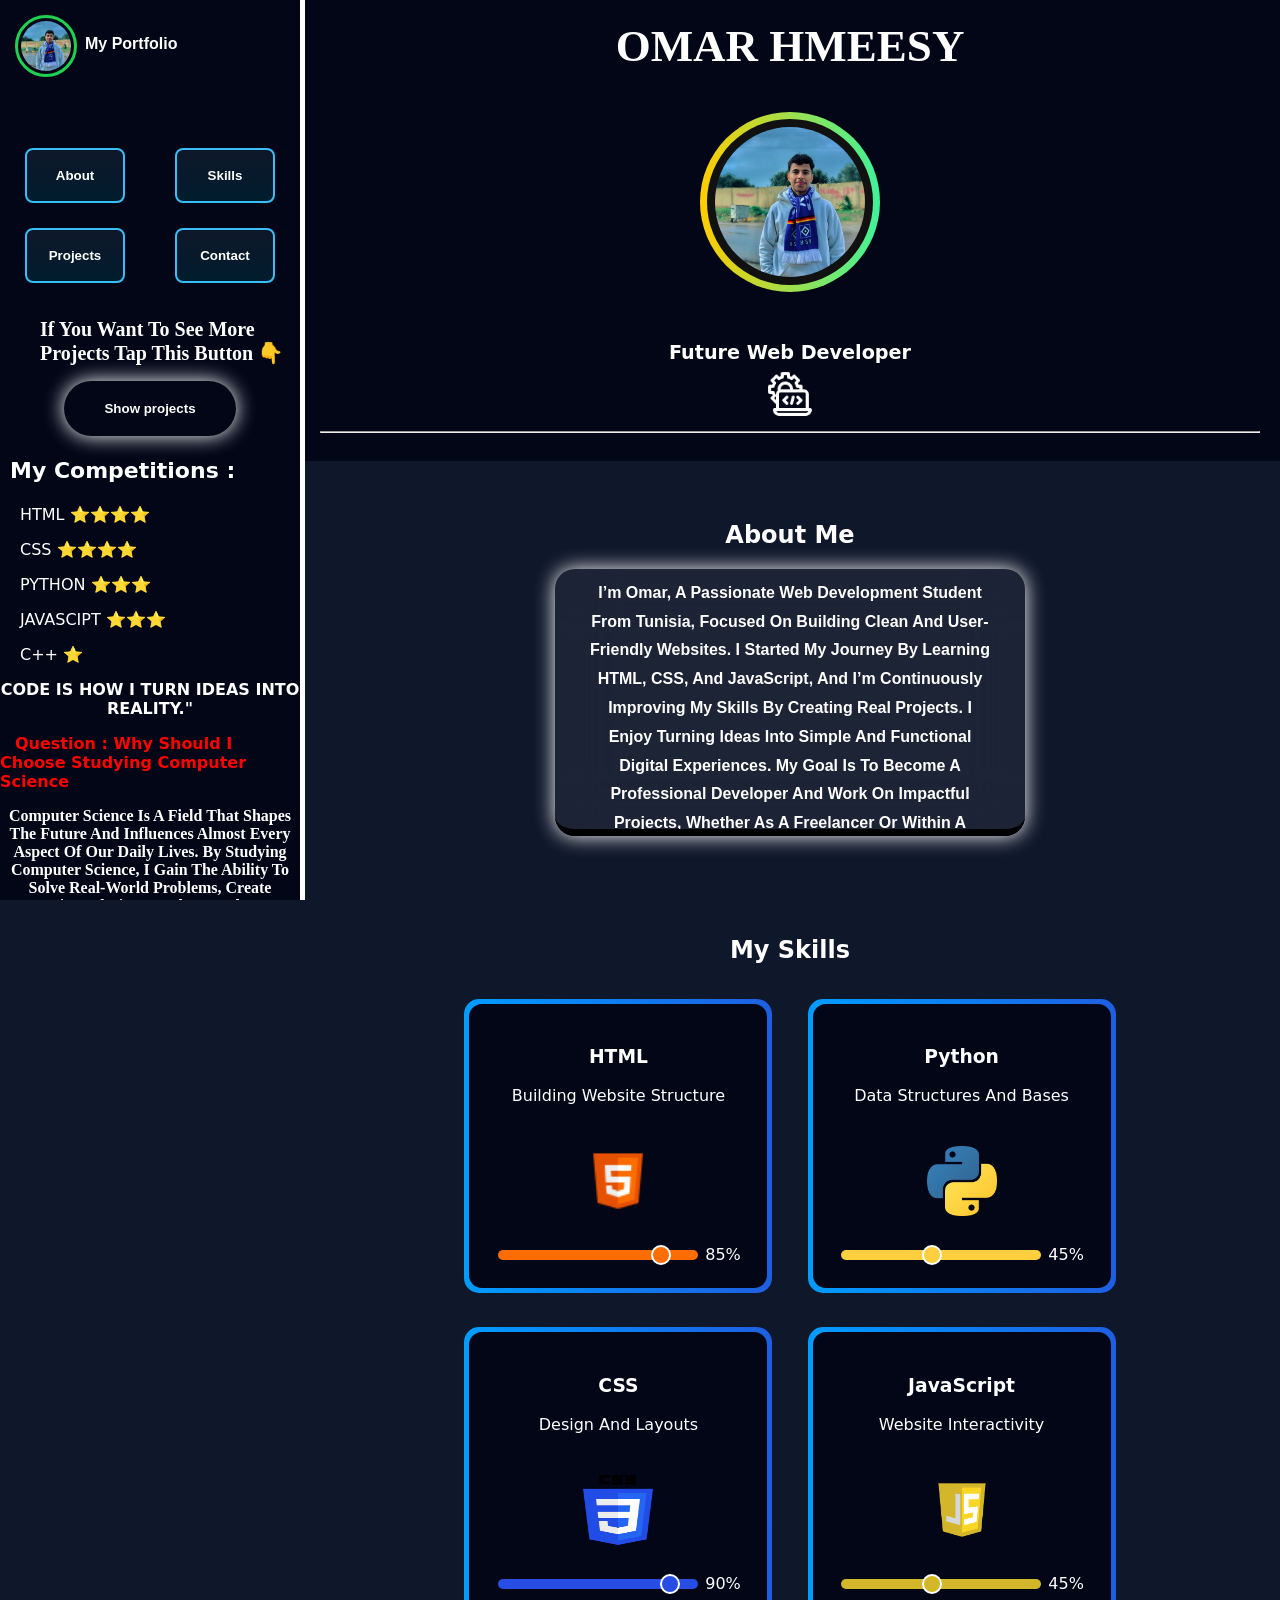
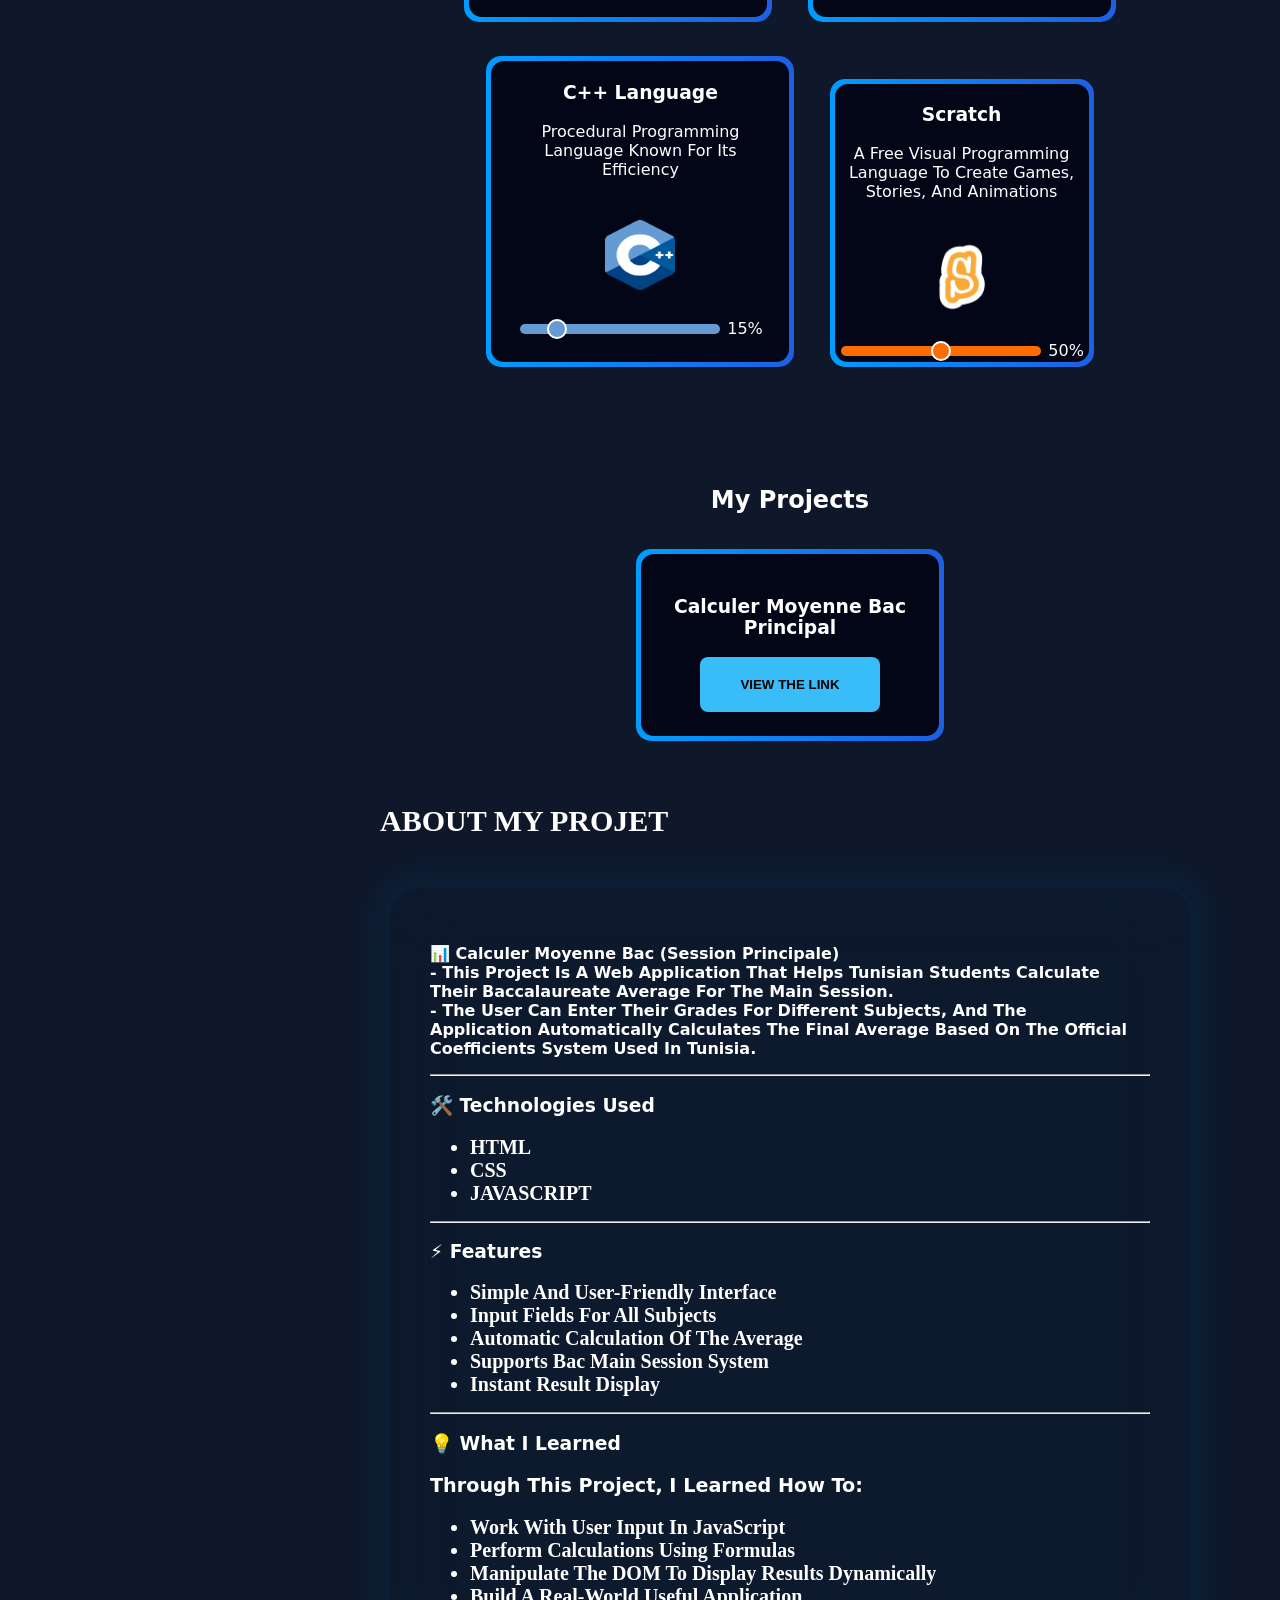
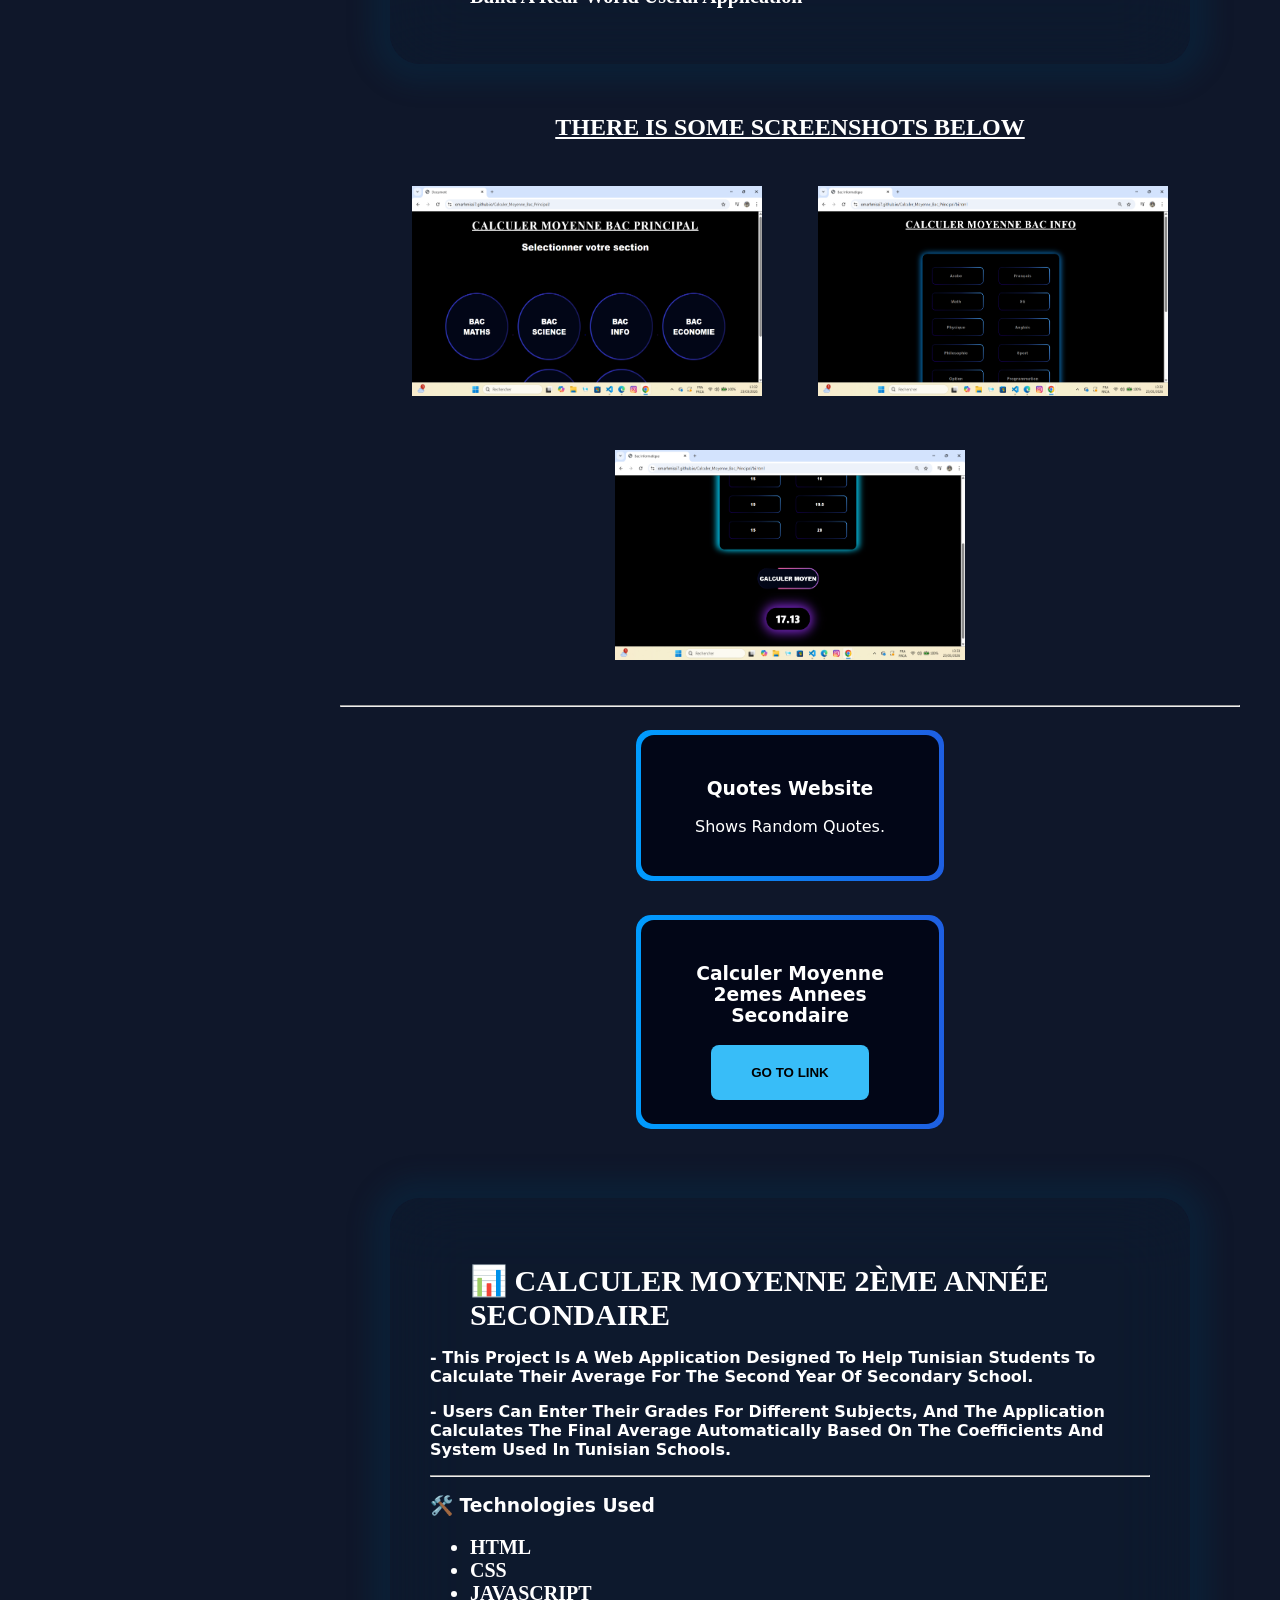
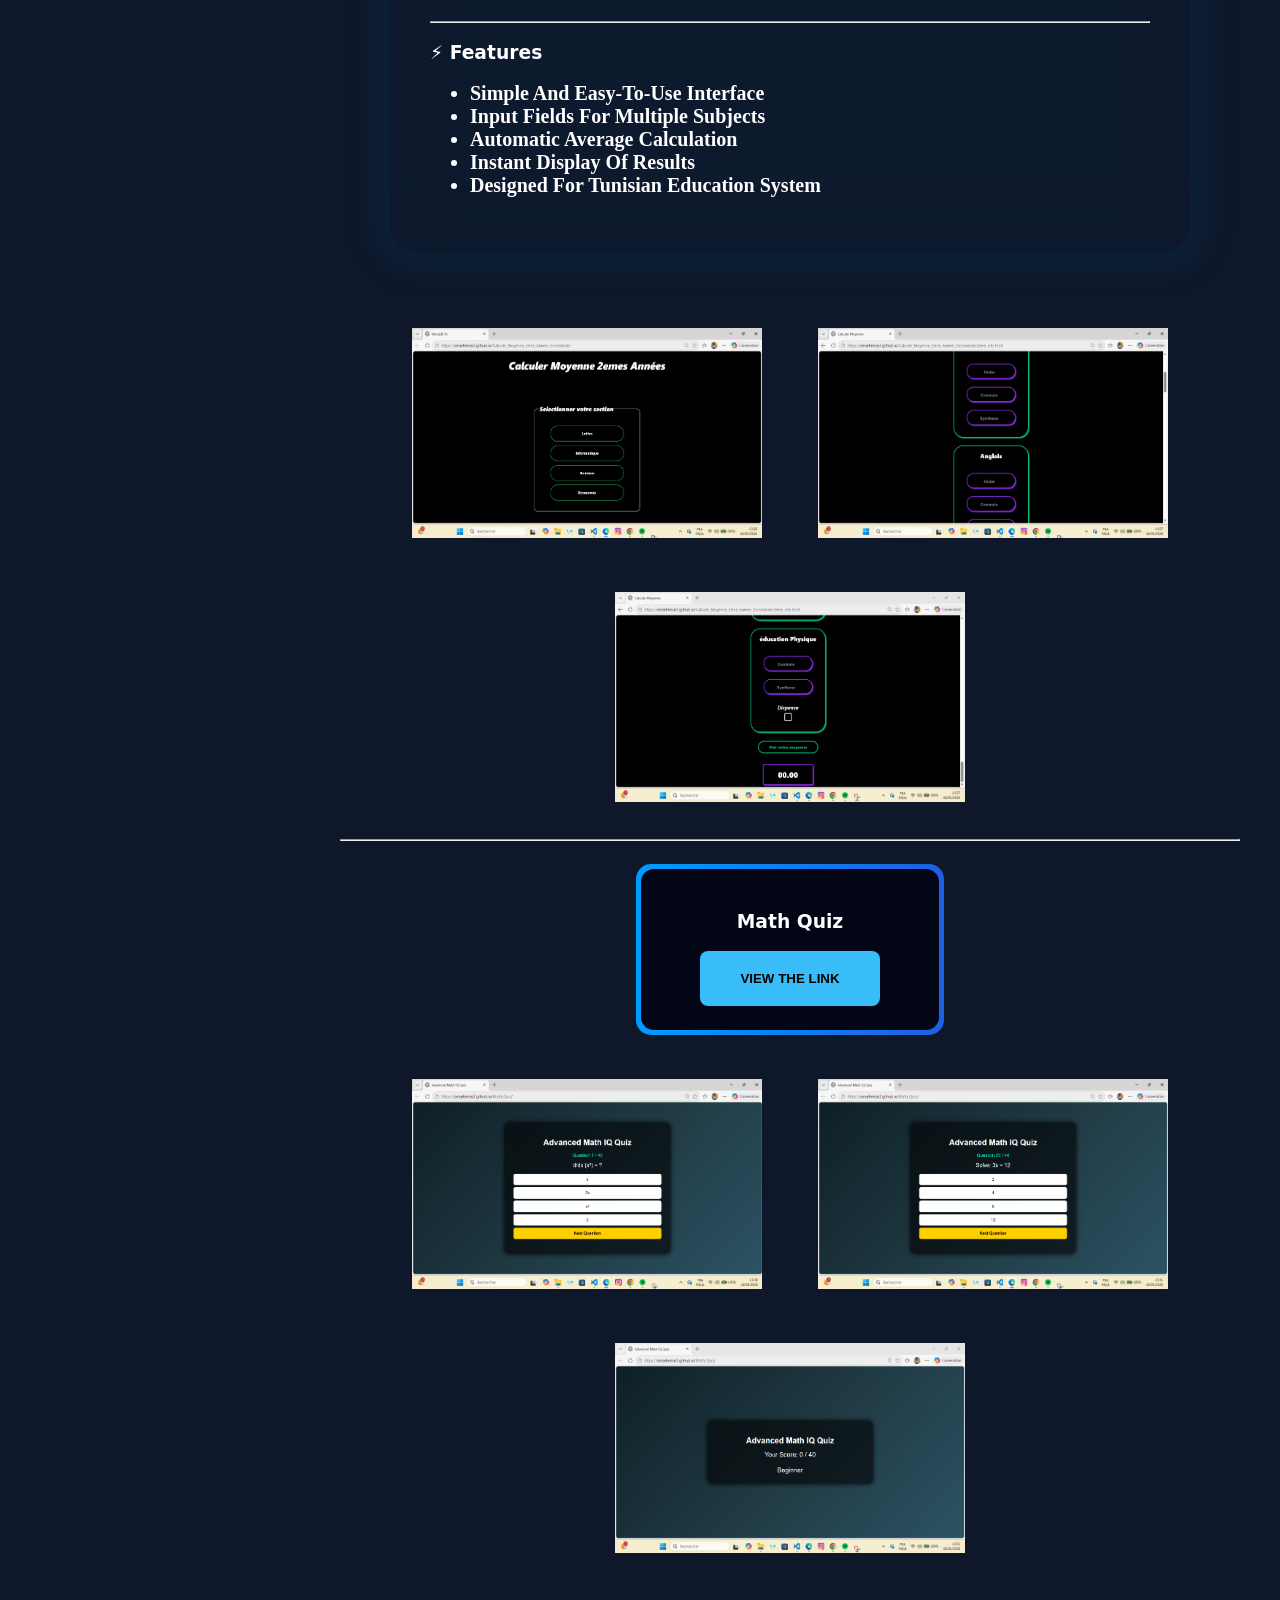
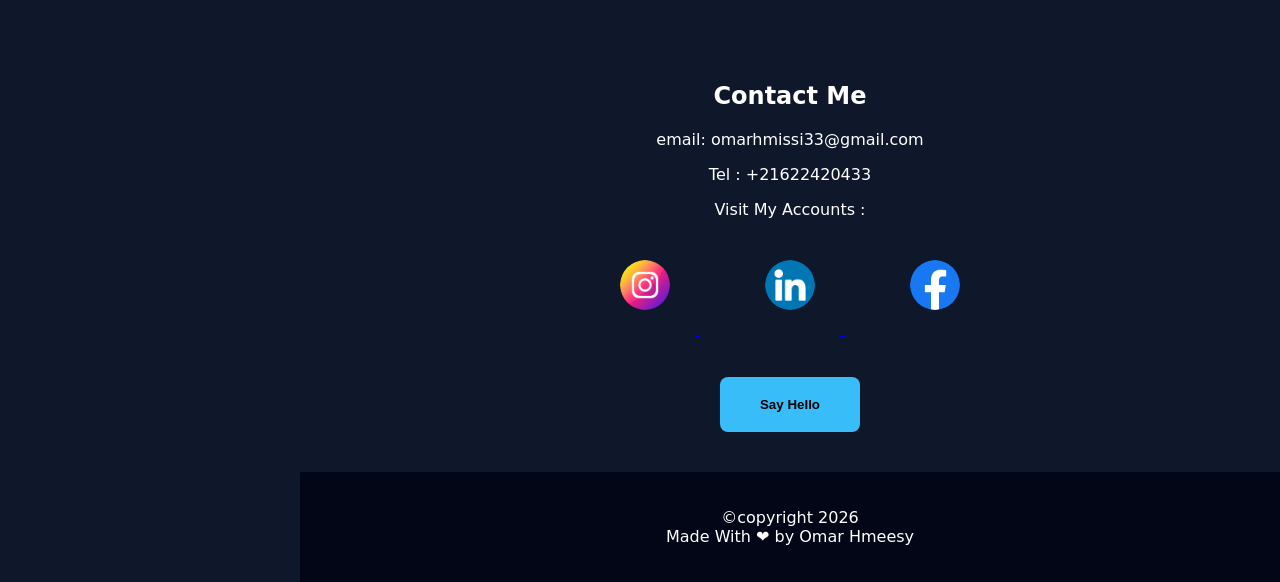
==== commit ee347be4: "Add files via upload" ====
--- a/index.html
+++ b/index.html
@@ -5,543 +5,8 @@
     <meta charset="UTF-8">
     <meta name="viewport" content="width=device-width, initial-scale=1.0">
     <title>Omar Portfolio</title>
-
-    <style>
-        html {
-            scroll-behavior: smooth;
-        }
-        * {
-        }
-
-        h1 {
-            font-size: 45px;
-            text-transform: uppercase;
-            font-family: serif;
-            transition: 250ms;
-
-        }
-
-
-        body {
-            font-family: system-ui, -apple-system, BlinkMacSystemFont, 'Segoe UI', Roboto, Oxygen, Ubuntu, Cantarell, 'Open Sans', 'Helvetica Neue', sans-serif;
-            margin: 0;
-            text-transform: capitalize;
-            background: #0f172a;
-            color: white;
-            cursor: auto;
-            padding-top: 40px;
-        }
-
-        header {
-            background: #020617;
-            padding: 20px;
-            cursor: url(image.png);
-
-            text-align: center;
-        }
-
-        nav a {
-            color: white;
-            width: 100px;
-            transition: 250ms;
-            margin: 0;
-            padding: 10px;
-            text-decoration: none;
-            font-size: 18px;
-        }
-
-        a {
-            transition: all 259ms;
-        }
-
-        a:hover {
-            background-color: cyan;
-            transition-duration: 0.2s;
-
-
-        }
-
-        a:focus {
-            background-color: cyan;
-        }
-
-        .p {
-            font-weight: 800;
-            text-decoration: underline;
-        }
-
-        section {
-            padding: 40px;
-            text-align: center;
-        }
-
-
-        .card {
-            position: relative;
-            padding: 29px;
-            margin: 15px;
-            border-radius: 15px;
-            display: inline-block;
-            width: 250px;
-            color: white;
-            background: #020617;
-            overflow: hidden;
-            transition: 800ms;
-            opacity: 0;
-            transform: translateY(50px) scale(0.9);
-            animation: fadeUp 1s ease forwards;
-        }
-
-        .card::after:hover {
-            transform: scale(1.1);
-        }
-
-
-        .card::before {
-            content: "";
-            position: absolute;
-            inset: -5px;
-            border-radius: 15px;
-            background: linear-gradient(270deg, #000000, #2f2fad, #2949d7, #009dff);
-            background-size: 400% 400%;
-            z-index: -3;
-            animation: borderMove 9s linear infinite;
-        }
-
-
-        .card::after {
-            content: "";
-            position: absolute;
-            inset: 5px;
-
-            background: #020617;
-            border-radius: 13px;
-            z-index: -1;
-        }
-
-        /* Hover */
-
-
-        /* Animation */
-        @keyframes borderMove {
-            0% {
-                background-position: 0% 50%;
-            }
-
-            100% {
-                background-position: 400% 50%;
-            }
-        }
-
-        @keyframes fadeUp {
-            to {
-                opacity: 1;
-                transform: translateY(0) scale(1);
-            }
-        }
-
-        /* Delay effect */
-        .card:nth-child(1) {
-            animation-delay: 0.2s;
-        }
-
-        .card:nth-child(2) {
-            animation-delay: 0.4s;
-        }
-
-        .card:nth-child(3) {
-            animation-delay: 0.6s;
-        }
-
-        .card:nth-child(4) {
-            animation-delay: 0.8s;
-        }
-
-        .card:nth-child(5) {
-            animation-delay: 1s;
-        }
-
-        .card:nth-child(6) {
-            animation-delay: 1.2s;
-        }
-
-        button {
-            padding: 20px 40px;
-            border: none;
-
-            border-radius: 8px;
-            background: #38bdf8;
-            cursor: pointer;
-            font-weight: 900;
-            transition: 250ms;
-        }
-
-        button:hover {
-            transform: scale(1.1);
-            box-shadow: 0 0 39px #38bdf8;
-        }
-
-        button:active {
-            transform: scale(0.95);
-        }
-
-        footer {
-            background: #020617;
-            text-align: center;
-            padding: 20px;
-        }
-
-        .div1 {
-            height: 780px;
-            width: 430px;
-            border: 3px solid white;
-            border-radius: 20px;
-            margin: 10px;
-            padding: 30px;
-
-
-        }
-
-
-        img {
-            width: 350px;
-            height: 210px;
-            margin: 25px;
-            padding: 0px;
-
-
-        }
-
-        p {
-            text-align: center;
-
-
-        }
-
-
-
-        .img {
-            border: none;
-            height: 70px;
-            width: 70px;
-        }
-
-        #omar {
-            width: 150px;
-            height: 150px;
-            border-radius: 100%;
-            border: 7px solid transparent;
-            padding: 8px;
-
-            background:
-                linear-gradient(#111, #111) padding-box,
-                linear-gradient(270deg, #ff00cc, #3333ff, #00ffcc, #ffcc00) border-box;
-
-            background-size: 400% 400%;
-            animation: gradientMove 6s ease infinite;
-
-
-            color: white;
-            font-size: 20px;
-            font-family: Arial;
-        }
-
-        /* Animation */
-        @keyframes gradientMove {
-            0% {
-                background-position: 0% 50%;
-            }
-
-            50% {
-                background-position: 100% 50%;
-            }
-
-            100% {
-                background-position: 0% 50%;
-            }
-
-
-        }
-
-        .a {
-            width: 30px;
-        }
-
-        .a:hover {
-            background: none;
-        }
-
-        .logo {
-            height: 50px;
-            width: 50px;
-            border-radius: 50%;
-            transition: 400ms;
-            box-shadow: none;
-        }
-
-        #insta:hover {
-            transform: scale(1.3);
-        }
-
-        #fcb:hover {
-            box-shadow: 0 0 15px 15px #1877F2;
-            transform: scale(1);
-
-        }
-
-        #lnkdn:hover {
-            box-shadow: 0 0 15px 15px #0077B5;
-        }
-
-        .myRange {
-            pointer-events: none;
-            /* can't move */
-            -webkit-appearance: none;
-
-            width: 200px;
-            height: 10px;
-            border-radius: 5px;
-            background: #FF6D00;
-        }
-
-        .myRange::-webkit-slider-thumb {
-            -webkit-appearance: none;
-            appearance: none;
-            height: 20px;
-            width: 20px;
-            background: #FF6D00;
-            /* thumb color */
-            border: 2px solid #fff;
-            border-radius: 50%;
-            cursor: default;
-        }
-
-        /* Firefox */
-        .myRange::-moz-range-track {
-            background: #FF6D00;
-            height: 10px;
-            border-radius: 5px;
-        }
-
-        .myRange::-moz-range-thumb {
-            background: #FF6D00;
-            border: 2px solid #fff;
-            border-radius: 50%;
-            height: 20px;
-            width: 20px;
-            cursor: default;
-        }
-
-        #myRange1 {
-            pointer-events: none;
-            /* can't move */
-            -webkit-appearance: none;
-
-            width: 200px;
-            height: 10px;
-            border-radius: 5px;
-            background: #FFCF3F;
-        }
-
-        #myRange1::-webkit-slider-thumb {
-            -webkit-appearance: none;
-            appearance: none;
-            height: 20px;
-            width: 20px;
-            background: #FFCF3F;
-            /* thumb color */
-            border: 2px solid #fff;
-            border-radius: 50%;
-            cursor: default;
-        }
-
-        /* Firefox */
-        #myRange1::-moz-range-track {
-            background: #FFCF3F;
-            height: 10px;
-            border-radius: 5px;
-        }
-
-        #myRange1::-moz-range-thumb {
-            background: #FFCF3F;
-            border: 2px solid #fff;
-            border-radius: 50%;
-            height: 20px;
-            width: 20px;
-            cursor: default;
-        }
-
-        #myRange2 {
-            pointer-events: none;
-            /* can't move */
-            -webkit-appearance: none;
-
-            width: 200px;
-            height: 10px;
-            border-radius: 5px;
-            background: #264DE4;
-        }
-
-        #myRange2::-webkit-slider-thumb {
-            -webkit-appearance: none;
-            appearance: none;
-            height: 20px;
-            width: 20px;
-            background: #264DE4;
-            /* thumb color */
-            border: 2px solid #fff;
-            border-radius: 50%;
-            cursor: default;
-        }
-
-        /* Firefox */
-        #myRange2::-moz-range-track {
-            background: #264DE4;
-            height: 10px;
-            border-radius: 5px;
-        }
-
-        #myRange2::-moz-range-thumb {
-            background: #264DE4;
-            border: 2px solid #fff;
-            border-radius: 50%;
-            height: 20px;
-            width: 20px;
-            cursor: default;
-        }
-
-        #myRange3 {
-            pointer-events: none;
-            /* can't move */
-            -webkit-appearance: none;
-
-            width: 200px;
-            height: 10px;
-            border-radius: 5px;
-            background: #D3B62A;
-        }
-
-        #myRange3::-webkit-slider-thumb {
-            -webkit-appearance: none;
-            appearance: none;
-            height: 20px;
-            width: 20px;
-            background: #D3B62A;
-            /* thumb color */
-            border: 2px solid #fff;
-            border-radius: 50%;
-            cursor: default;
-        }
-
-        /* Firefox */
-        #myRange3::-moz-range-track {
-            background: #D3B62A;
-            height: 10px;
-            border-radius: 5px;
-        }
-
-        #myRange3::-moz-range-thumb {
-            background: #D3B62A;
-            border: 2px solid #fff;
-            border-radius: 50%;
-            height: 20px;
-            width: 20px;
-            cursor: default;
-        }
-
-        #myRange4 {
-            pointer-events: none;
-            /* can't move */
-            -webkit-appearance: none;
-
-            width: 200px;
-            height: 10px;
-            border-radius: 5px;
-            background: #659AD2;
-        }
-
-        #myRange4::-webkit-slider-thumb {
-            -webkit-appearance: none;
-            appearance: none;
-            height: 20px;
-            width: 20px;
-            background: #659AD2;
-            /* thumb color */
-            border: 2px solid #fff;
-            border-radius: 50%;
-            cursor: default;
-        }
-
-        /* Firefox */
-        #myRange4::-moz-range-track {
-            background: #659AD2;
-            height: 10px;
-            border-radius: 5px;
-        }
-
-        #myRange4::-moz-range-thumb {
-            background: #659AD2;
-            border: 2px solid #fff;
-            border-radius: 50%;
-            height: 20px;
-            width: 20px;
-            cursor: default;
-        }
-
-        h1 {
-            margin: 0;
-        }
-
-        #omar {
-            margin: 40px;
-            box-shadow: none;
-        }
-
-        #c {
-            padding-top: 8px;
-        }
-
-        #para {
-            width: 470px;
-            height: 260px;
-            background-color: #ffffff0e;
-            border-bottom: 7px solid black;
-            backdrop-filter: blur(30px);
-            box-shadow: 0 0 20px white;
-            border-radius: 20px;
-            padding-top: 0px;
-            overflow: auto;
-            scrollbar-color: #ffffff0e;
-
-        }
-
-        .p {
-
-            font-family: arial;
-            margin-top: 10px;
-            color: #ffffff;
-            text-align: center;
-            text-decoration: wavy;
-            line-height: 1.8;
-            width: 400px;
-            
-        }
-
-        #bac {
-            text-align: left;
-            width: 700px;
-        }
-        #code{
-            width: 50px;
-            height: 50px;
-            margin: 0;
-        }
-        #l{
-            font-weight: 900;
-            font-size: larger;
-            margin: 5px;
-        }
-    </style>
+    <link rel="stylesheet" href="style.css">
+
 </head>
 
 <body id="body">
@@ -566,14 +31,100 @@
         <p id="l">Future Web Developer</p> <img id="code" src="coding.png" alt="">
         <hr>
 
+
+
+    </header>
+    <div class="slidebar">
+        <br>
+        <div id="ident" style="
+            background-color: #020617;
+            height: 100px;
+            width: 284px;
+            position: fixed;
+            top: 0;
+
+        "> <img src="myphoto.jpg" alt="" id="photo"><span class="span">My Portfolio</span></div>
+        <br>
+
         <nav>
-            <a href="#about">About</a>
-            <a href="#skills">Skills</a>
-            <a href="#projects">Projects</a>
-            <a href="#contact">Contact</a>
+            <a href="#about"><button class="btn">about</button></a>
+            <a href="#skills"><button class="btn">skills</button></a>
         </nav>
 
-    </header>
+
+        <nav>
+            <a href="#projects"><button class="btn">projects</button></a>
+
+            <a href="#contact"><button class="btn">contact</button></a>
+        </nav>
+        <h4>
+            If you want to see more projects tap this button 👇
+        </h4>
+        <p id="btn"><a href="#menu"><button class="show" onclick="menu.hidden^= 1">Show projects</button></a></p>
+        <nav id="divli" style="display: contents;">
+            <div style="
+            width: 200px;
+            padding-top: 10px;
+            padding-bottom: 60px;
+            border: 3px solid #fff;
+            margin-left: 42px;
+            border-radius: 30px;
+            box-shadow: 0 0 10px #fff;
+        " id="menu" hidden>
+                <ul class="ul">
+                    <li><a href="to_do_app.html">To Do App</a></li>
+                    <li style="font-size: 30px;"><a href="guessing_number_game.html" style="font-size: 14px;">Guessing
+                            Number</a></li>
+                    <li><a href="dice_game.html">Dice Game</a></li>
+                    <li><a href="x_o_game.html">TicTacToe</a></li>
+                    <li><a href="phy_math_info_quiz.html">Quiz</a></li>
+
+                </ul>
+
+
+
+            </div>
+        </nav>
+        <span class="span2">
+            <p class="lggss">My Competitions : </p>
+            <p class="lggs"> HTML ⭐⭐⭐⭐</p>
+            <p class="lggs"> CSS ⭐⭐⭐⭐</p>
+            <p class="lggs">PYTHON ⭐⭐⭐</p>
+            <p class="lggs">JAVASCIPT ⭐⭐⭐</p>
+            <p class="lggs"> C++ ⭐</p>
+        </span>
+        <p style="
+            font-weight: 900;
+            text-transform: uppercase;
+            font-family: serif
+            text-decoration: underline;
+        
+            ">Code is how I turn ideas into reality."</p>
+        <style>
+            .lggs{
+                text-align: left;
+                margin-left: 20px;
+            }
+            .lggss{
+                font-weight: 900;
+                font-size: 22px;
+                text-align: left;margin-left: 10px;
+            }
+            .span3{
+                color: red;
+                font-weight: 900;
+                margin-left: 15px;
+            }
+        </style>
+        <span class="span3">Question : why should i choose studying computer science</span>
+        <p style="
+            font-weight: 900;
+            font-family: cursive;
+        ">
+            Computer science is a field that shapes the future and influences almost every aspect of our daily lives. By studying computer science, I gain the ability to solve real-world problems, create innovative solutions, and turn ideas into reality through technology. It offers endless opportunities, from developing applications and websites to working in fields like artificial intelligence and cybersecurity. In addition, computer science encourages logical thinking, creativity, and independence—skills that are valuable in any career. Choosing this path means being part of a constantly evolving world, where I can grow, innovate, and contribute to building a better and smarter future.
+        </p>
+    </div>
+
 
     <section id="about">
         <h2>About Me</h2>
@@ -633,17 +184,17 @@
             <input type="range" name="" id="myRange3" value="45"> 45%
         </div>
         <div class="card" id="c">
-            <h3>C language</h3>
+            <h3>C++ language</h3>
             <p>procedural programming language known for its efficiency</p>
             <img src="c.png" alt="" class="img" style="width: 70px;
             height: 70px;"><br>
-            <input type="range" name="" id="myRange4" value="10"> 10%
+            <input type="range" name="" id="myRange4" value="15"> 15%
         </div>
         <div class="card" style="padding: 7px;">
             <h3>Scratch</h3>
             <p>a free visual programming language to create games, stories, and animations</p>
             <img src="Scratch.logo.S.png" alt="" class="img">
-            <input type="range" name="" id="" class="myRange"> 50%   
+            <input type="range" name="" id="" class="myRange"> 50%
         </div>
 
     </section>
@@ -739,7 +290,7 @@
             .bacabout {
                 border-radius: 30px;
                 box-shadow: 0 0 25px 20px #03395a3d;
-                background-color: #03395a5b;
+                background-color: #03395a13;
                 margin-bottom: 45px;
                 margin: 50px;
                 backdrop-filter: blur(35px);
@@ -756,7 +307,7 @@
         </p>
         <hr>
 
-        
+
 
 
         <div class="card">
@@ -773,11 +324,11 @@
             <h2 class="h2">📊 Calculer Moyenne 2ème Année Secondaire</h2>
             <p style="font-weight: 900; text-align: left; width: 700px;">
 
-                -  This project is a web application designed to help Tunisian students
+                - This project is a web application designed to help Tunisian students
                 to calculate their average for the second year of secondary school.
             </p>
             <p style="font-weight: 900; text-align: left; width: 700px;">
-                -  Users can enter their grades for different subjects, and the application calculates the final average
+                - Users can enter their grades for different subjects, and the application calculates the final average
                 automatically based on the coefficients and system used in Tunisian schools.
             </p>
             <hr>
@@ -831,7 +382,7 @@
             <img src="instagram.png" alt="" class="logo" id="insta">
         </a>
 
-        
+
 
         <a class="a"
             href="https://www.linkedin.com/public-profile/settings?trk=d_flagship3_profile_self_view_public_profile&lipi=urn%3Ali%3Apage%3Ad_flagship3_profile_view_base%3B4z7WOQTsRY2M%2F5hkjmMsfg%3D%3D">
--- a/style.css
+++ b/style.css
@@ -0,0 +1,617 @@
+html {
+            scroll-behavior: smooth;
+        }
+        * {
+        }
+
+        h1 {
+            font-size: 45px;
+            text-transform: uppercase;
+            font-family: serif;
+            transition: 250ms;
+
+        }
+
+
+        body {
+            font-family: system-ui, -apple-system, BlinkMacSystemFont, 'Segoe UI', Roboto, Oxygen, Ubuntu, Cantarell, 'Open Sans', 'Helvetica Neue', sans-serif;
+            margin: 0;
+            text-transform: capitalize;
+            background: #0f172a;
+            color: white;
+            cursor: auto;
+            padding-left: 300px;
+        }
+
+        header {
+            background: #020617;
+            padding: 20px;
+            cursor: url(image.png);
+
+            text-align: center;
+        }
+
+        nav a {
+            color: white;
+            width: 100px;
+            transition: 250ms;
+            margin: 15px;
+            padding: 10px;
+            text-decoration: none;
+            font-size: 18px;
+            margin-top: 30px;
+            text-transform: capitalize;
+        }
+        nav{
+            display: flex;
+            height: 80px;
+            gap: 0;
+            width: 180px;
+        }
+    
+        a {
+            transition: all 259ms;
+            margin: 20px;
+            
+        }
+
+        .btn{
+            background: linear-gradient(#0f172a,#001d2e);
+            border: 2px solid #38bdf8;
+            color: #fff;
+            text-transform: capitalize;
+            width: 100px;
+            height: 55px;
+            padding: 0;
+            margin: 0;
+        }
+
+        a:focus {
+            background-color: cyan;
+        }
+
+        .p {
+            font-weight: 800;
+            text-decoration: underline;
+        }
+
+        section {
+            padding: 40px;
+            text-align: center;
+        }
+
+
+        .card {
+            position: relative;
+            padding: 29px;
+            margin: 15px;
+            border-radius: 15px;
+            display: inline-block;
+            width: 250px;
+            color: white;
+            background: #020617;
+            overflow: hidden;
+            transition: 800ms;
+            opacity: 0;
+            transform: translateY(50px) scale(0.9);
+            animation: fadeUp 1s ease forwards;
+        }
+
+        .card::after:hover {
+            transform: scale(1.1);
+        }
+
+
+        .card::before {
+            content: "";
+            position: absolute;
+            inset: -5px;
+            border-radius: 15px;
+            background: linear-gradient(270deg, #000000, #2f2fad, #2949d7, #009dff);
+            background-size: 400% 400%;
+            z-index: -3;
+            animation: borderMove 9s linear infinite;
+        }
+
+
+        .card::after {
+            content: "";
+            position: absolute;
+            inset: 5px;
+
+            background: #020617;
+            border-radius: 13px;
+            z-index: -1;
+        }
+
+        /* Hover */
+
+
+        /* Animation */
+        @keyframes borderMove {
+            0% {
+                background-position: 0% 50%;
+            }
+
+            100% {
+                background-position: 400% 50%;
+            }
+        }
+
+        @keyframes fadeUp {
+            to {
+                opacity: 1;
+                transform: translateY(0) scale(1);
+            }
+        }
+
+        /* Delay effect */
+        .card:nth-child(1) {
+            animation-delay: 0.2s;
+        }
+
+        .card:nth-child(2) {
+            animation-delay: 0.4s;
+        }
+
+        .card:nth-child(3) {
+            animation-delay: 0.6s;
+        }
+
+        .card:nth-child(4) {
+            animation-delay: 0.8s;
+        }
+
+        .card:nth-child(5) {
+            animation-delay: 1s;
+        }
+
+        .card:nth-child(6) {
+            animation-delay: 1.2s;
+        }
+
+        button {
+            padding: 20px 40px;
+            border: none;
+
+            border-radius: 8px;
+            background: #38bdf8;
+            cursor: pointer;
+            font-weight: 900;
+            transition: 250ms;
+        }
+
+        button:hover {
+            transform: scale(1.1);
+            box-shadow: 0 0 39px #38bdf8;
+        }
+
+        button:active {
+            transform: scale(0.95);
+        }
+
+        footer {
+            background: #020617;
+            text-align: center;
+            padding: 20px;
+        }
+
+        .div1 {
+            height: 780px;
+            width: 430px;
+            border: 3px solid white;
+            border-radius: 20px;
+            margin: 10px;
+            padding: 30px;
+
+
+        }
+
+
+        img {
+            width: 350px;
+            height: 210px;
+            margin: 25px;
+            padding: 0px;
+
+
+        }
+
+        p {
+            text-align: center;
+
+
+        }
+
+
+
+        .img {
+            border: none;
+            height: 70px;
+            width: 70px;
+        }
+
+        #omar {
+            width: 150px;
+            height: 150px;
+            border-radius: 100%;
+            border: 7px solid transparent;
+            padding: 8px;
+
+            background:
+                linear-gradient(#111, #111) padding-box,
+                linear-gradient(270deg, #ff00cc, #3333ff, #00ffcc, #ffcc00) border-box;
+
+            background-size: 400% 400%;
+            animation: gradientMove 6s ease infinite;
+
+
+            color: white;
+            font-size: 20px;
+            font-family: Arial;
+        }
+
+        /* Animation */
+        @keyframes gradientMove {
+            0% {
+                background-position: 0% 50%;
+            }
+
+            50% {
+                background-position: 100% 50%;
+            }
+
+            100% {
+                background-position: 0% 50%;
+            }
+
+
+        }
+
+        .a {
+            width: 30px;
+        }
+
+        .a:hover {
+            background: none;
+        }
+
+        .logo {
+            height: 50px;
+            width: 50px;
+            border-radius: 50%;
+            transition: 400ms;
+            box-shadow: none;
+        }
+
+        #insta:hover {
+            transform: scale(1.3);
+        }
+
+        #fcb:hover {
+            box-shadow: 0 0 15px 15px #1877F2;
+            transform: scale(1);
+
+        }
+
+        #lnkdn:hover {
+            box-shadow: 0 0 15px 15px #0077B5;
+        }
+
+        .myRange {
+            pointer-events: none;
+            /* can't move */
+            -webkit-appearance: none;
+
+            width: 200px;
+            height: 10px;
+            border-radius: 5px;
+            background: #FF6D00;
+        }
+
+        .myRange::-webkit-slider-thumb {
+            -webkit-appearance: none;
+            appearance: none;
+            height: 20px;
+            width: 20px;
+            background: #FF6D00;
+            /* thumb color */
+            border: 2px solid #fff;
+            border-radius: 50%;
+            cursor: default;
+        }
+
+        /* Firefox */
+        .myRange::-moz-range-track {
+            background: #FF6D00;
+            height: 10px;
+            border-radius: 5px;
+        }
+
+        .myRange::-moz-range-thumb {
+            background: #FF6D00;
+            border: 2px solid #fff;
+            border-radius: 50%;
+            height: 20px;
+            width: 20px;
+            cursor: default;
+        }
+
+        #myRange1 {
+            pointer-events: none;
+            /* can't move */
+            -webkit-appearance: none;
+
+            width: 200px;
+            height: 10px;
+            border-radius: 5px;
+            background: #FFCF3F;
+        }
+
+        #myRange1::-webkit-slider-thumb {
+            -webkit-appearance: none;
+            appearance: none;
+            height: 20px;
+            width: 20px;
+            background: #FFCF3F;
+            /* thumb color */
+            border: 2px solid #fff;
+            border-radius: 50%;
+            cursor: default;
+        }
+
+        /* Firefox */
+        #myRange1::-moz-range-track {
+            background: #FFCF3F;
+            height: 10px;
+            border-radius: 5px;
+        }
+
+        #myRange1::-moz-range-thumb {
+            background: #FFCF3F;
+            border: 2px solid #fff;
+            border-radius: 50%;
+            height: 20px;
+            width: 20px;
+            cursor: default;
+        }
+
+        #myRange2 {
+            pointer-events: none;
+            /* can't move */
+            -webkit-appearance: none;
+
+            width: 200px;
+            height: 10px;
+            border-radius: 5px;
+            background: #264DE4;
+        }
+
+        #myRange2::-webkit-slider-thumb {
+            -webkit-appearance: none;
+            appearance: none;
+            height: 20px;
+            width: 20px;
+            background: #264DE4;
+            /* thumb color */
+            border: 2px solid #fff;
+            border-radius: 50%;
+            cursor: default;
+        }
+
+        /* Firefox */
+        #myRange2::-moz-range-track {
+            background: #264DE4;
+            height: 10px;
+            border-radius: 5px;
+        }
+
+        #myRange2::-moz-range-thumb {
+            background: #264DE4;
+            border: 2px solid #fff;
+            border-radius: 50%;
+            height: 20px;
+            width: 20px;
+            cursor: default;
+        }
+
+        #myRange3 {
+            pointer-events: none;
+            /* can't move */
+            -webkit-appearance: none;
+
+            width: 200px;
+            height: 10px;
+            border-radius: 5px;
+            background: #D3B62A;
+        }
+
+        #myRange3::-webkit-slider-thumb {
+            -webkit-appearance: none;
+            appearance: none;
+            height: 20px;
+            width: 20px;
+            background: #D3B62A;
+            /* thumb color */
+            border: 2px solid #fff;
+            border-radius: 50%;
+            cursor: default;
+        }
+
+        /* Firefox */
+        #myRange3::-moz-range-track {
+            background: #D3B62A;
+            height: 10px;
+            border-radius: 5px;
+        }
+
+        #myRange3::-moz-range-thumb {
+            background: #D3B62A;
+            border: 2px solid #fff;
+            border-radius: 50%;
+            height: 20px;
+            width: 20px;
+            cursor: default;
+        }
+
+        #myRange4 {
+            pointer-events: none;
+            /* can't move */
+            -webkit-appearance: none;
+
+            width: 200px;
+            height: 10px;
+            border-radius: 5px;
+            background: #659AD2;
+        }
+
+        #myRange4::-webkit-slider-thumb {
+            -webkit-appearance: none;
+            appearance: none;
+            height: 20px;
+            width: 20px;
+            background: #659AD2;
+            /* thumb color */
+            border: 2px solid #fff;
+            border-radius: 50%;
+            cursor: default;
+        }
+
+        /* Firefox */
+        #myRange4::-moz-range-track {
+            background: #659AD2;
+            height: 10px;
+            border-radius: 5px;
+        }
+
+        #myRange4::-moz-range-thumb {
+            background: #659AD2;
+            border: 2px solid #fff;
+            border-radius: 50%;
+            height: 20px;
+            width: 20px;
+            cursor: default;
+        }
+
+        h1 {
+            margin: 0;
+        }
+
+        #omar {
+            margin: 40px;
+            box-shadow: none;
+        }
+
+        #c {
+            padding-top: 8px;
+        }
+
+        #para {
+            width: 470px;
+            height: 260px;
+            background-color: #ffffff0f;
+            border-bottom: 7px solid black;
+            backdrop-filter: blur(30px);
+            box-shadow: 0 0 20px white;
+            border-radius: 20px;
+            padding-top: 0px;
+            overflow: auto;
+            scrollbar-color: #ffffff0e;
+
+        }
+
+        .p {
+
+            font-family: arial;
+            margin-top: 10px;
+            color: #ffffff;
+            text-align: center;
+            text-decoration: wavy;
+            line-height: 1.8;
+            width: 400px;
+            
+        }
+
+        #bac {
+            text-align: left;
+            width: 700px;
+        }
+        #code{
+            width: 50px;
+            height: 50px;
+            margin: 0;
+        }
+        #l{
+            font-weight: 900;
+            font-size: larger;
+            margin: 5px;
+        }
+        .slidebar{
+            position: fixed;
+            bottom: 0;
+            left: 0;
+            top: 00px;
+            width: 300px;
+            
+            background-color: #020617;
+            overflow: auto;
+            padding-top: 70px;
+            border-right: 5px solid #fff;
+
+
+        }
+        #photo{
+            width: 50px;
+            height: 50px;
+            border-radius: 50%;
+            padding: 3px;
+            border: 3px solid #1ED151;
+            margin-top: 5px;
+            margin-left: 5px;
+            position: fixed;
+            top: 10px;
+            left: 10px;
+        }
+        .span{
+            position: fixed;
+            top: 35px;
+            left: 85px;
+            font-weight: 900;
+            font-family: arial;
+
+        }
+
+
+
+        #ident{
+            width: 300px;
+            background: #000;
+        }
+
+        h4{
+            margin: 10px;
+            margin-top: 50px;
+            margin-left: 40px;
+            font-weight: 900;
+            font-family: serif;
+            font-size: 20px;
+        }
+        .show{
+            background: #020617;
+            box-shadow: 0 0 20px #ffffff;
+            backdrop-filter: blur(35px);
+            color: #fff;
+            border-radius: 40px;
+            
+        }
+        #btn{
+            text-align: center;
+        }
+        .ul li{
+            margin-top: 14px;
+            margin-bottom: 14px;
+            font-size: 30px;
+            text-align: left;
+            text-decoration: underline;
+        }
+
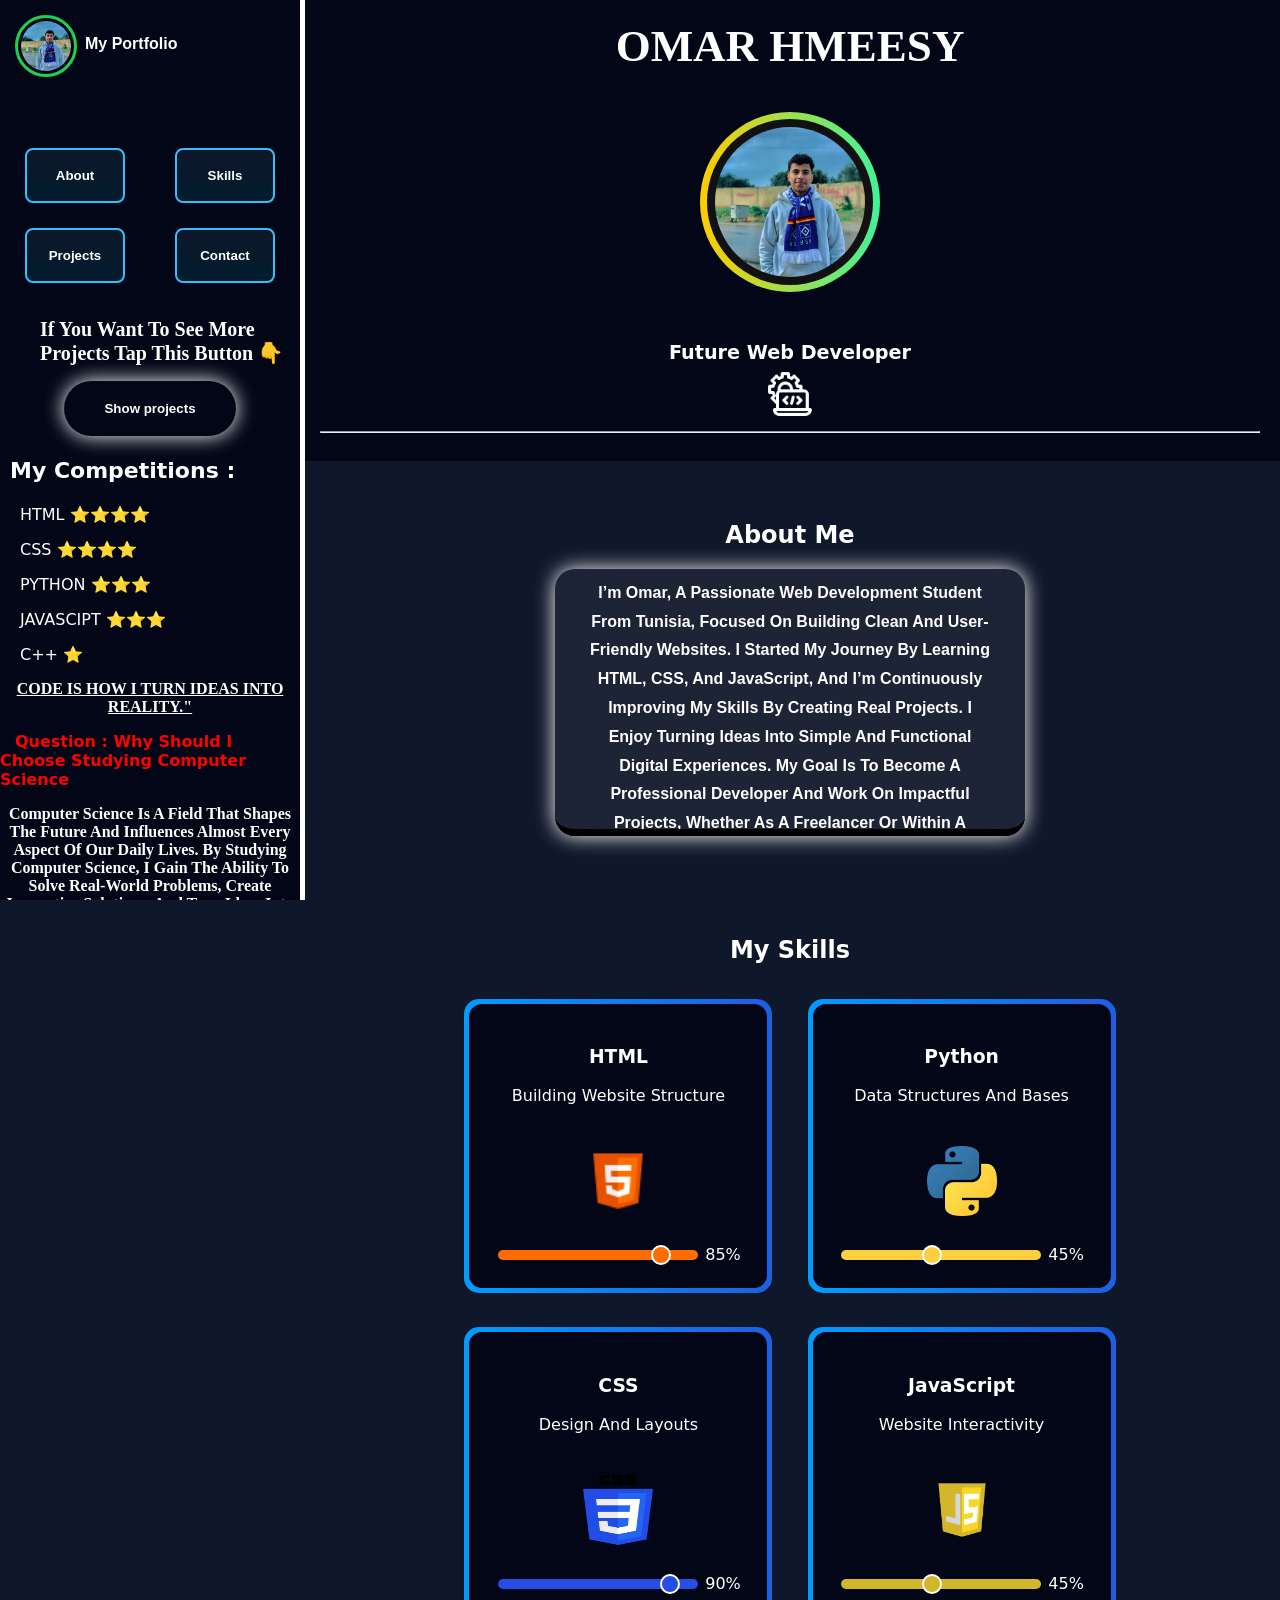
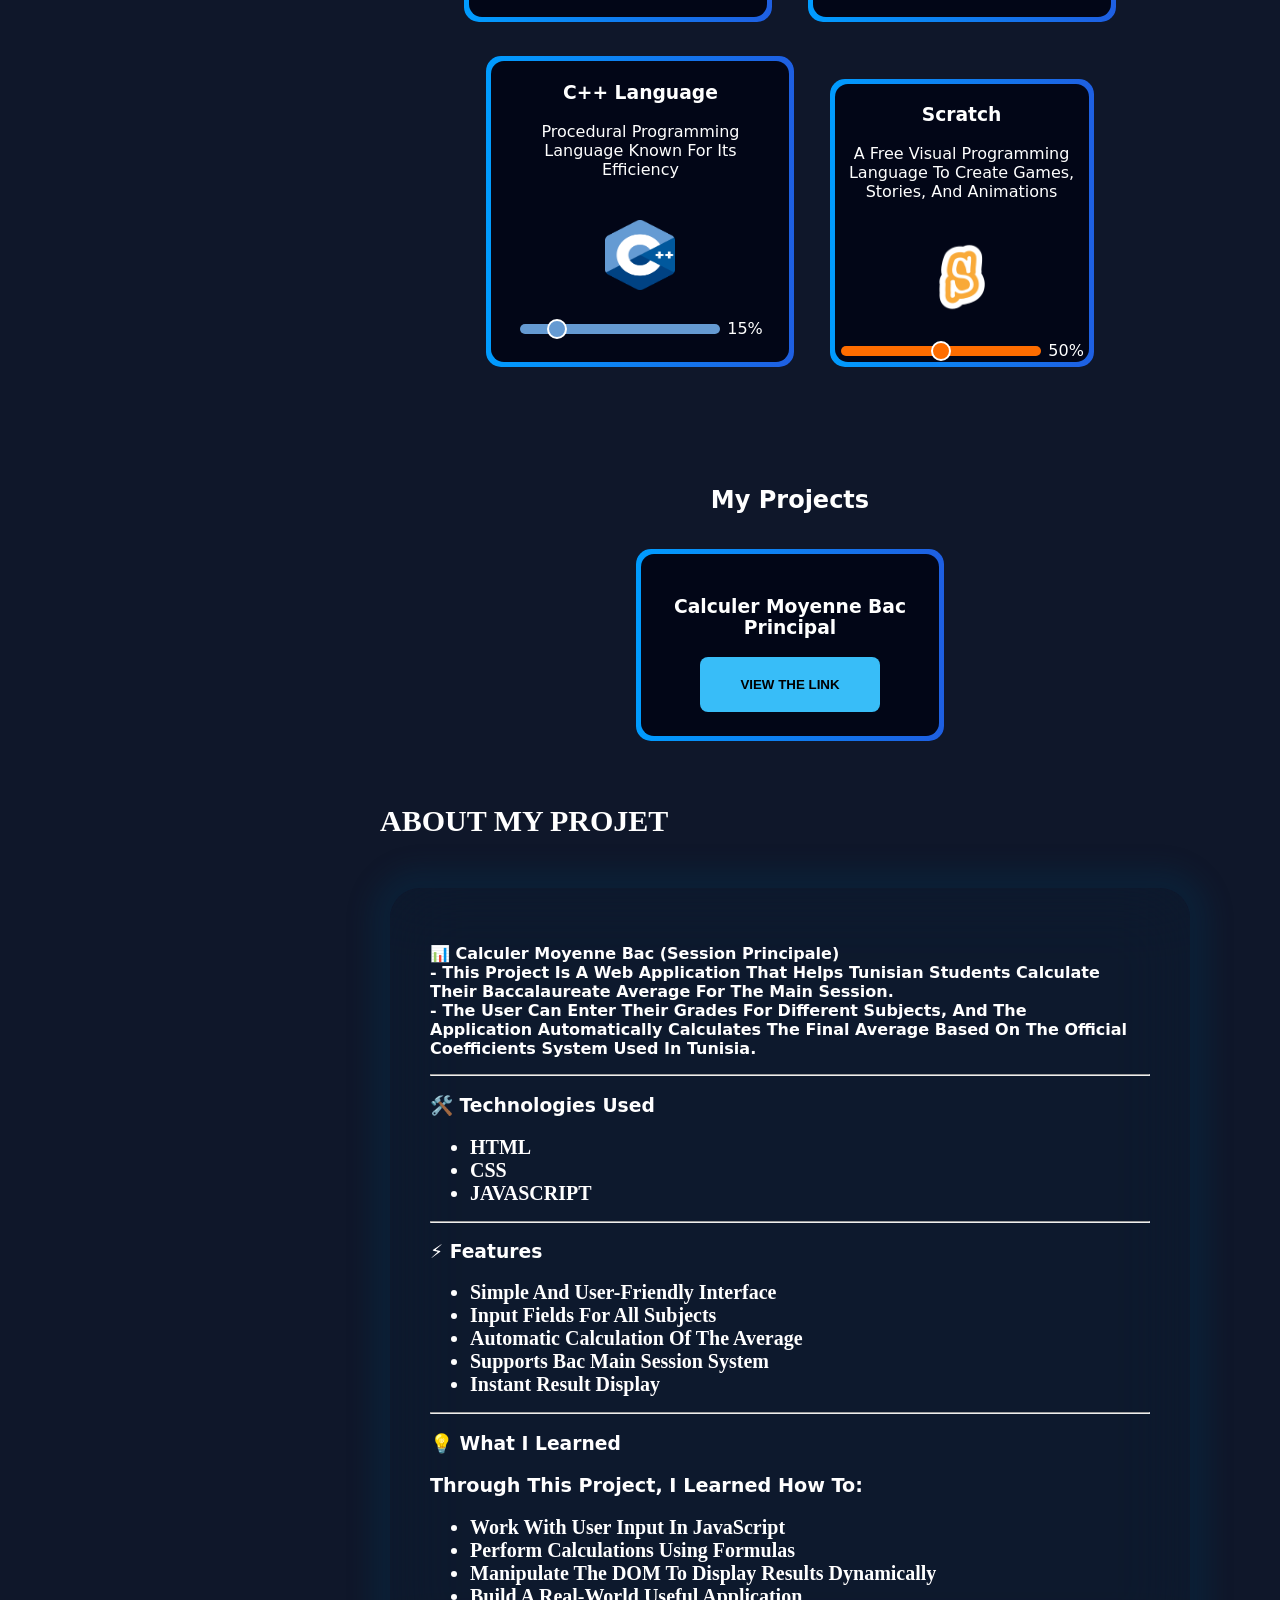
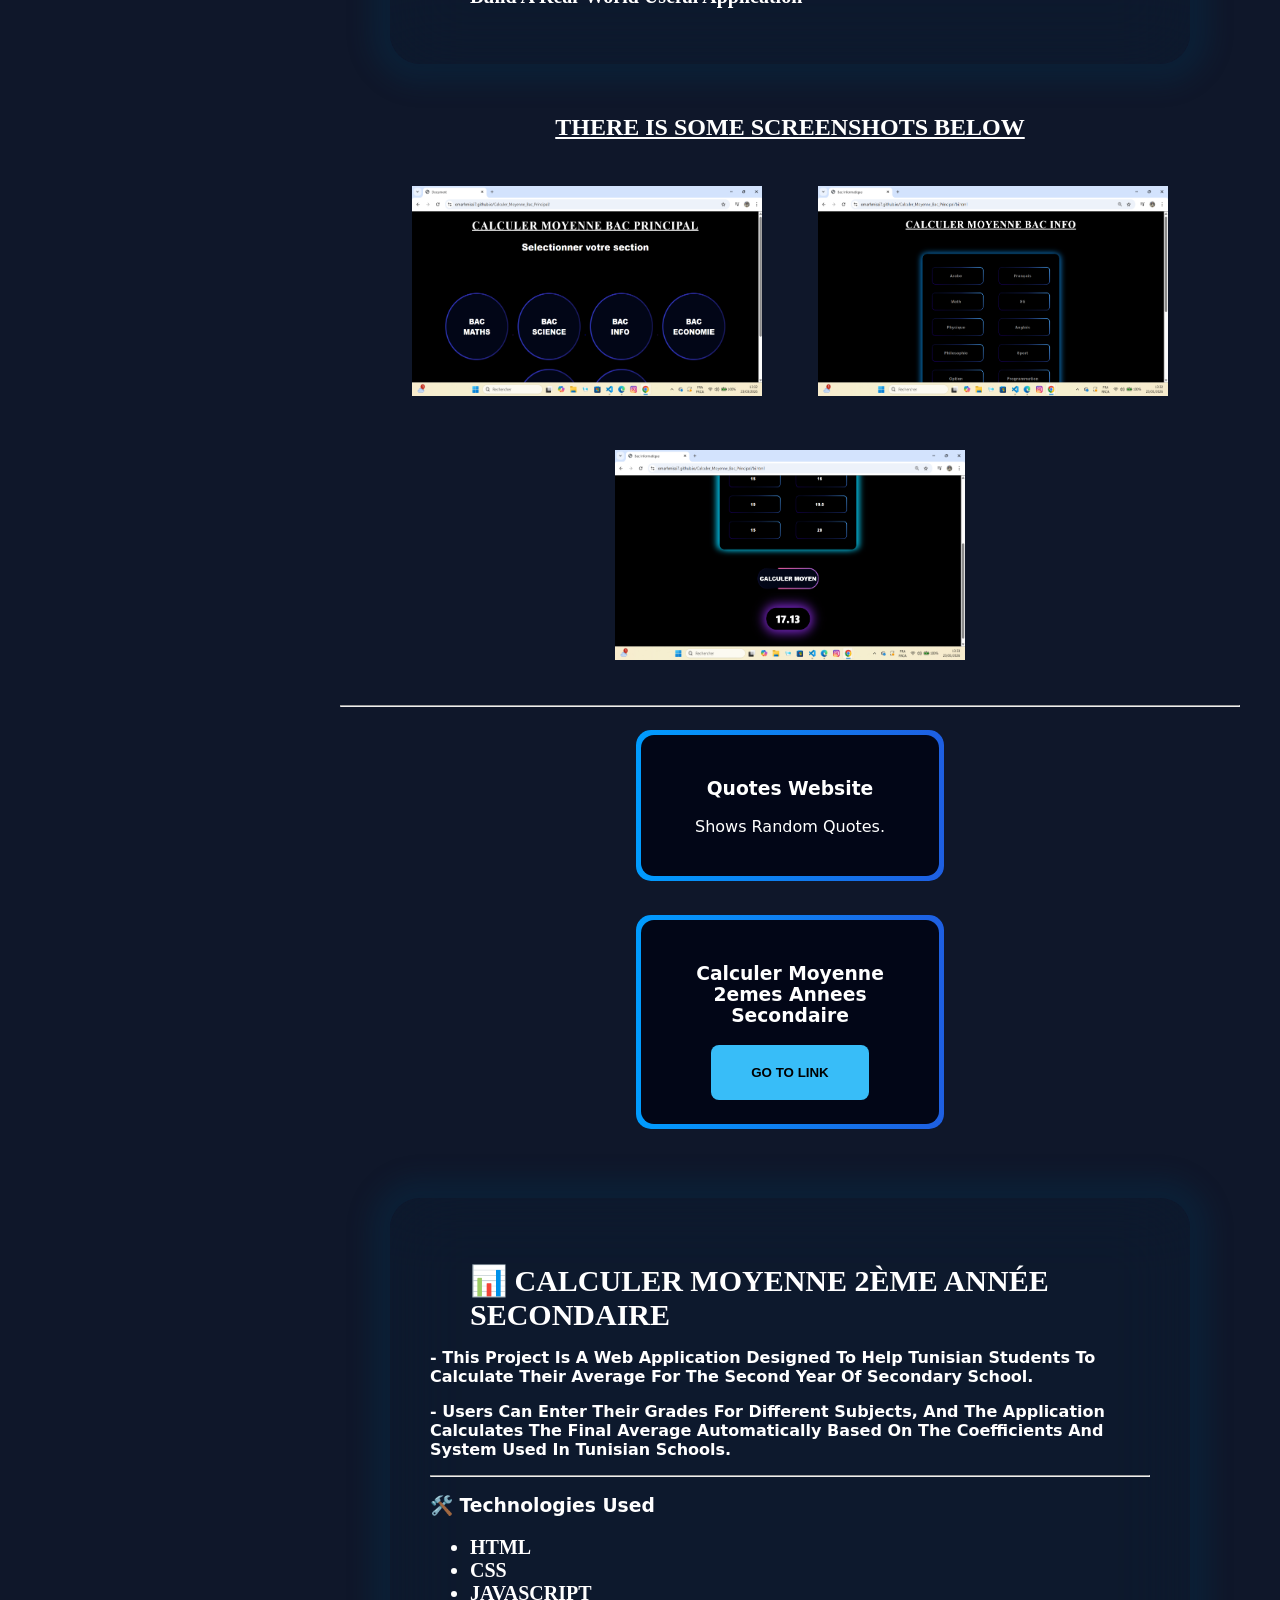
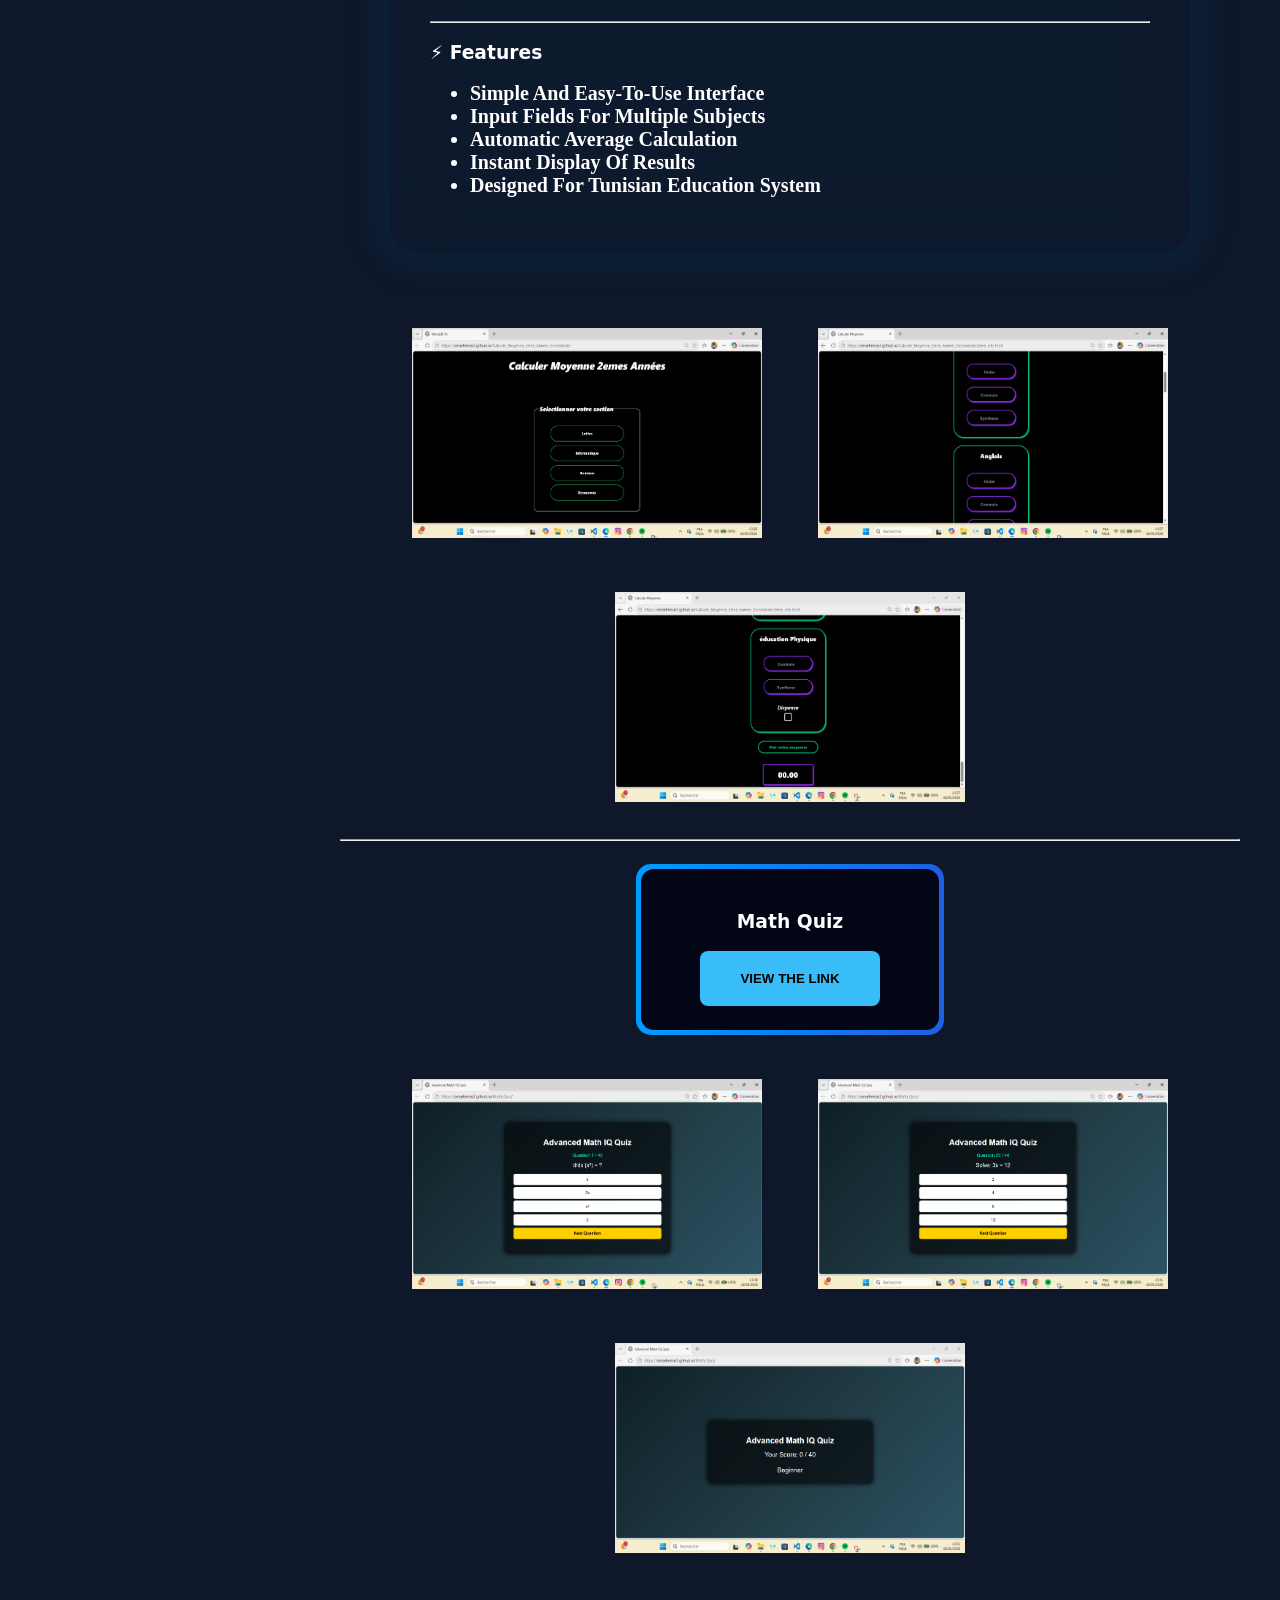
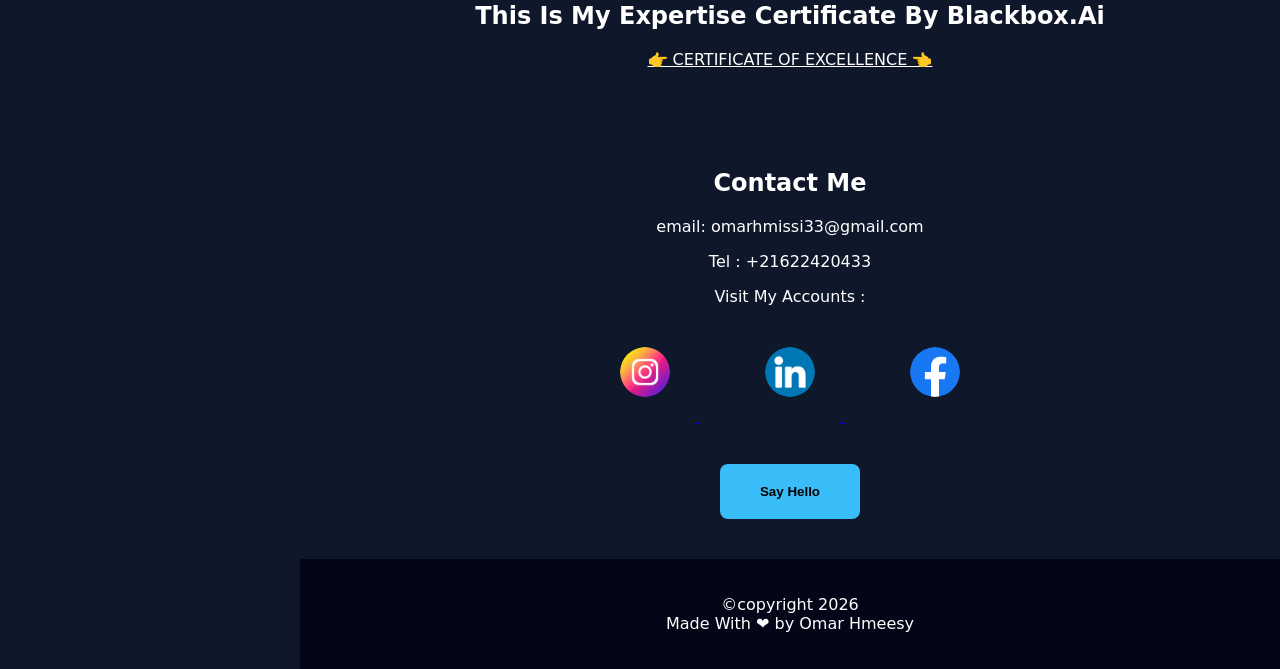
==== commit 5fdb00db: "Add files via upload" ====
--- a/index.html
+++ b/index.html
@@ -96,21 +96,24 @@
         <p style="
             font-weight: 900;
             text-transform: uppercase;
-            font-family: serif
+            font-family: serif;
             text-decoration: underline;
         
             ">Code is how I turn ideas into reality."</p>
         <style>
-            .lggs{
+            .lggs {
                 text-align: left;
                 margin-left: 20px;
             }
-            .lggss{
+
+            .lggss {
                 font-weight: 900;
                 font-size: 22px;
-                text-align: left;margin-left: 10px;
-            }
-            .span3{
+                text-align: left;
+                margin-left: 10px;
+            }
+
+            .span3 {
                 color: red;
                 font-weight: 900;
                 margin-left: 15px;
@@ -121,7 +124,13 @@
             font-weight: 900;
             font-family: cursive;
         ">
-            Computer science is a field that shapes the future and influences almost every aspect of our daily lives. By studying computer science, I gain the ability to solve real-world problems, create innovative solutions, and turn ideas into reality through technology. It offers endless opportunities, from developing applications and websites to working in fields like artificial intelligence and cybersecurity. In addition, computer science encourages logical thinking, creativity, and independence—skills that are valuable in any career. Choosing this path means being part of a constantly evolving world, where I can grow, innovate, and contribute to building a better and smarter future.
+            Computer science is a field that shapes the future and influences almost every aspect of our daily lives. By
+            studying computer science, I gain the ability to solve real-world problems, create innovative solutions, and
+            turn ideas into reality through technology. It offers endless opportunities, from developing applications
+            and websites to working in fields like artificial intelligence and cybersecurity. In addition, computer
+            science encourages logical thinking, creativity, and independence—skills that are valuable in any career.
+            Choosing this path means being part of a constantly evolving world, where I can grow, innovate, and
+            contribute to building a better and smarter future.
         </p>
     </div>
 
@@ -367,6 +376,8 @@
             <img src="img4.png" alt="">
             <img src="img5.png" alt=""><br>
             <img src="img6.png" alt="">
+            <h2>this is my expertise certificate by blackbox.ai</h2>
+            <a style="color: #fff;" href="🎉 CERTIFICATE OF EXCELLENCE 🎉.pdf" download="certificate">👉 CERTIFICATE OF EXCELLENCE 👈</a>
 
         </center>
 
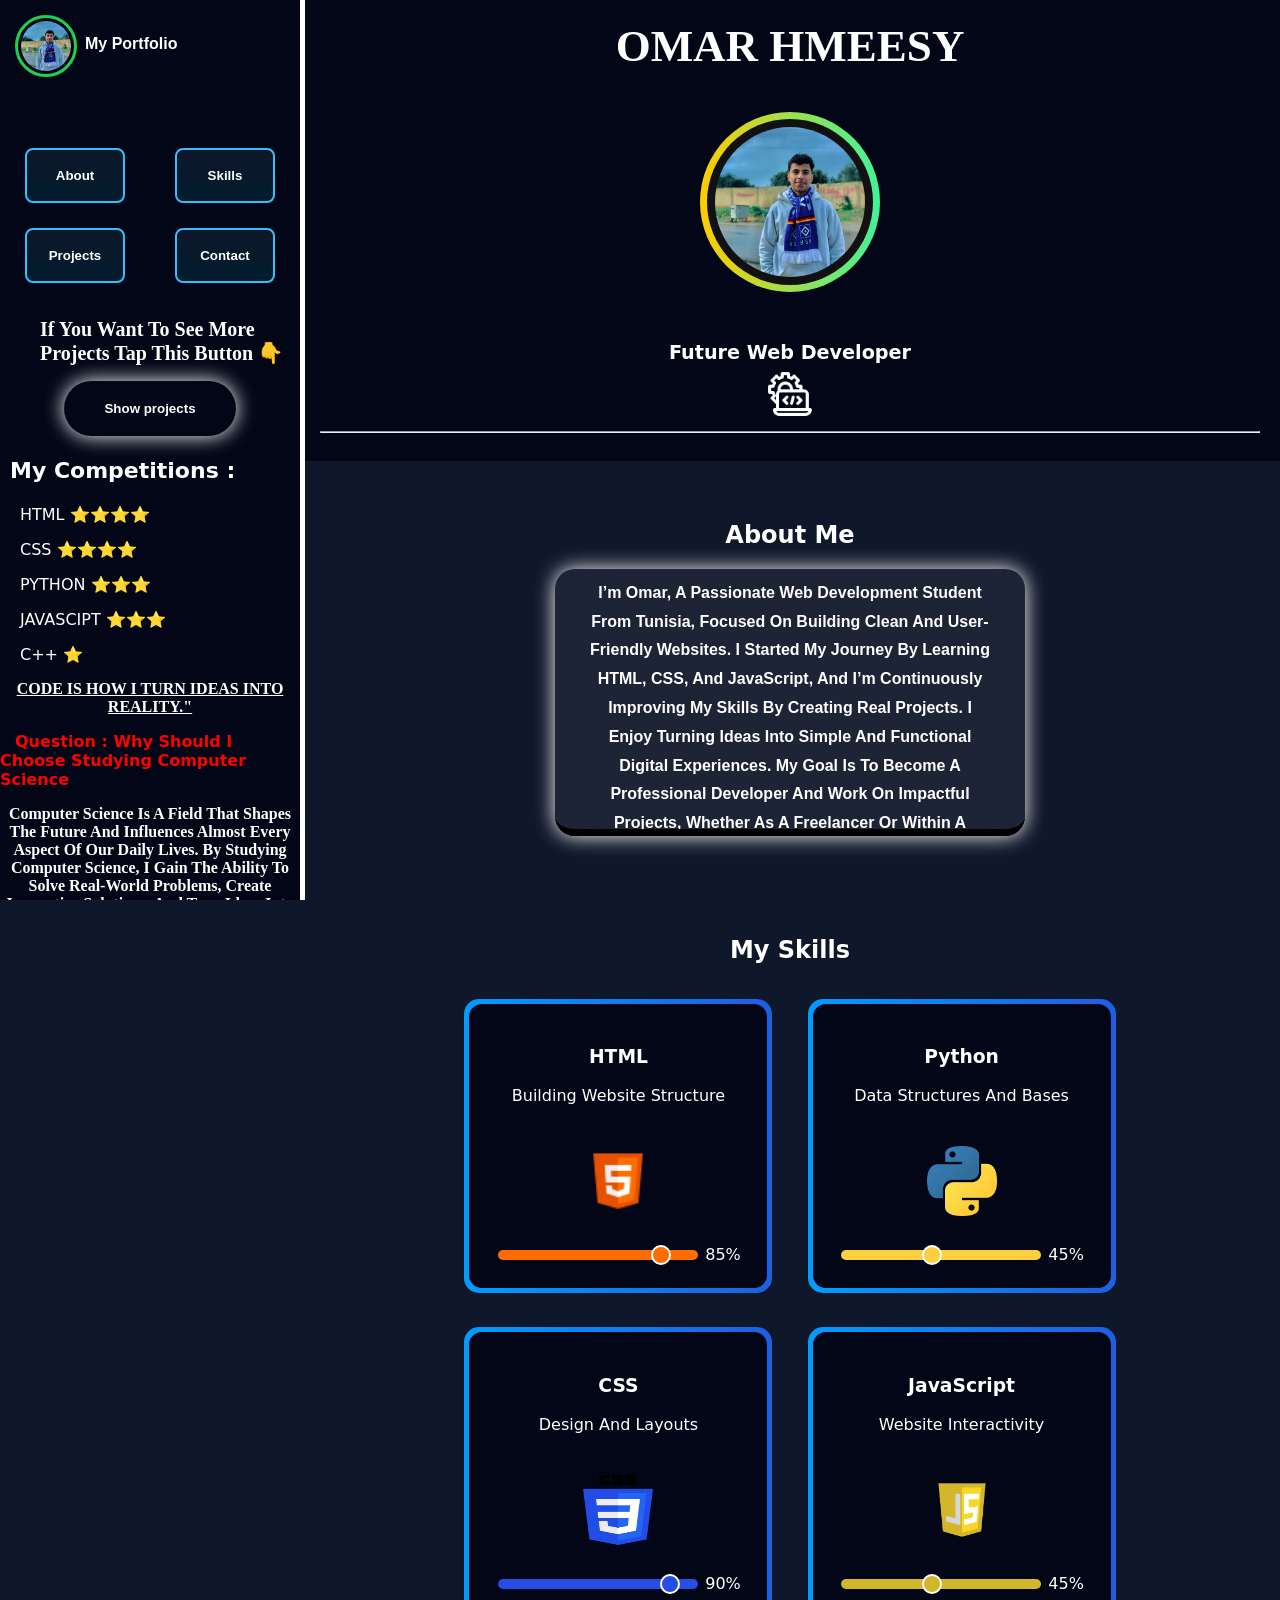
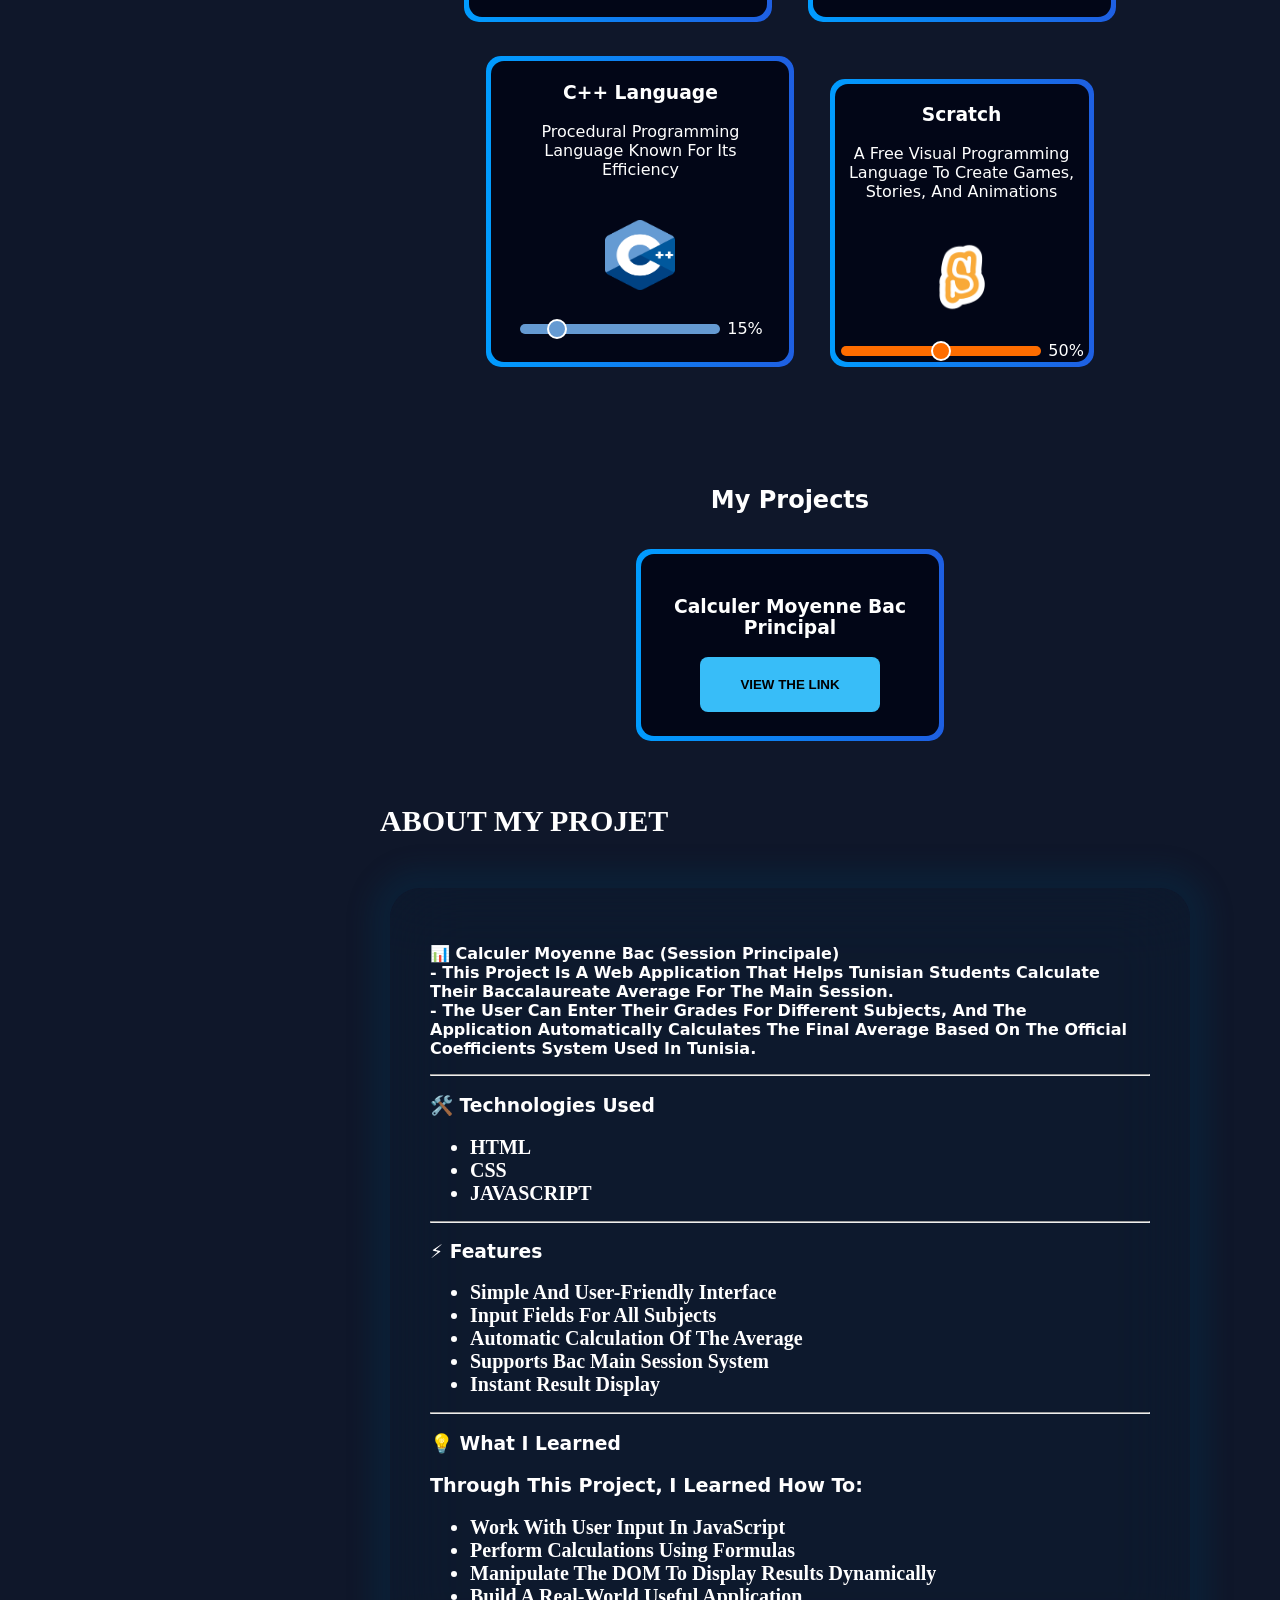
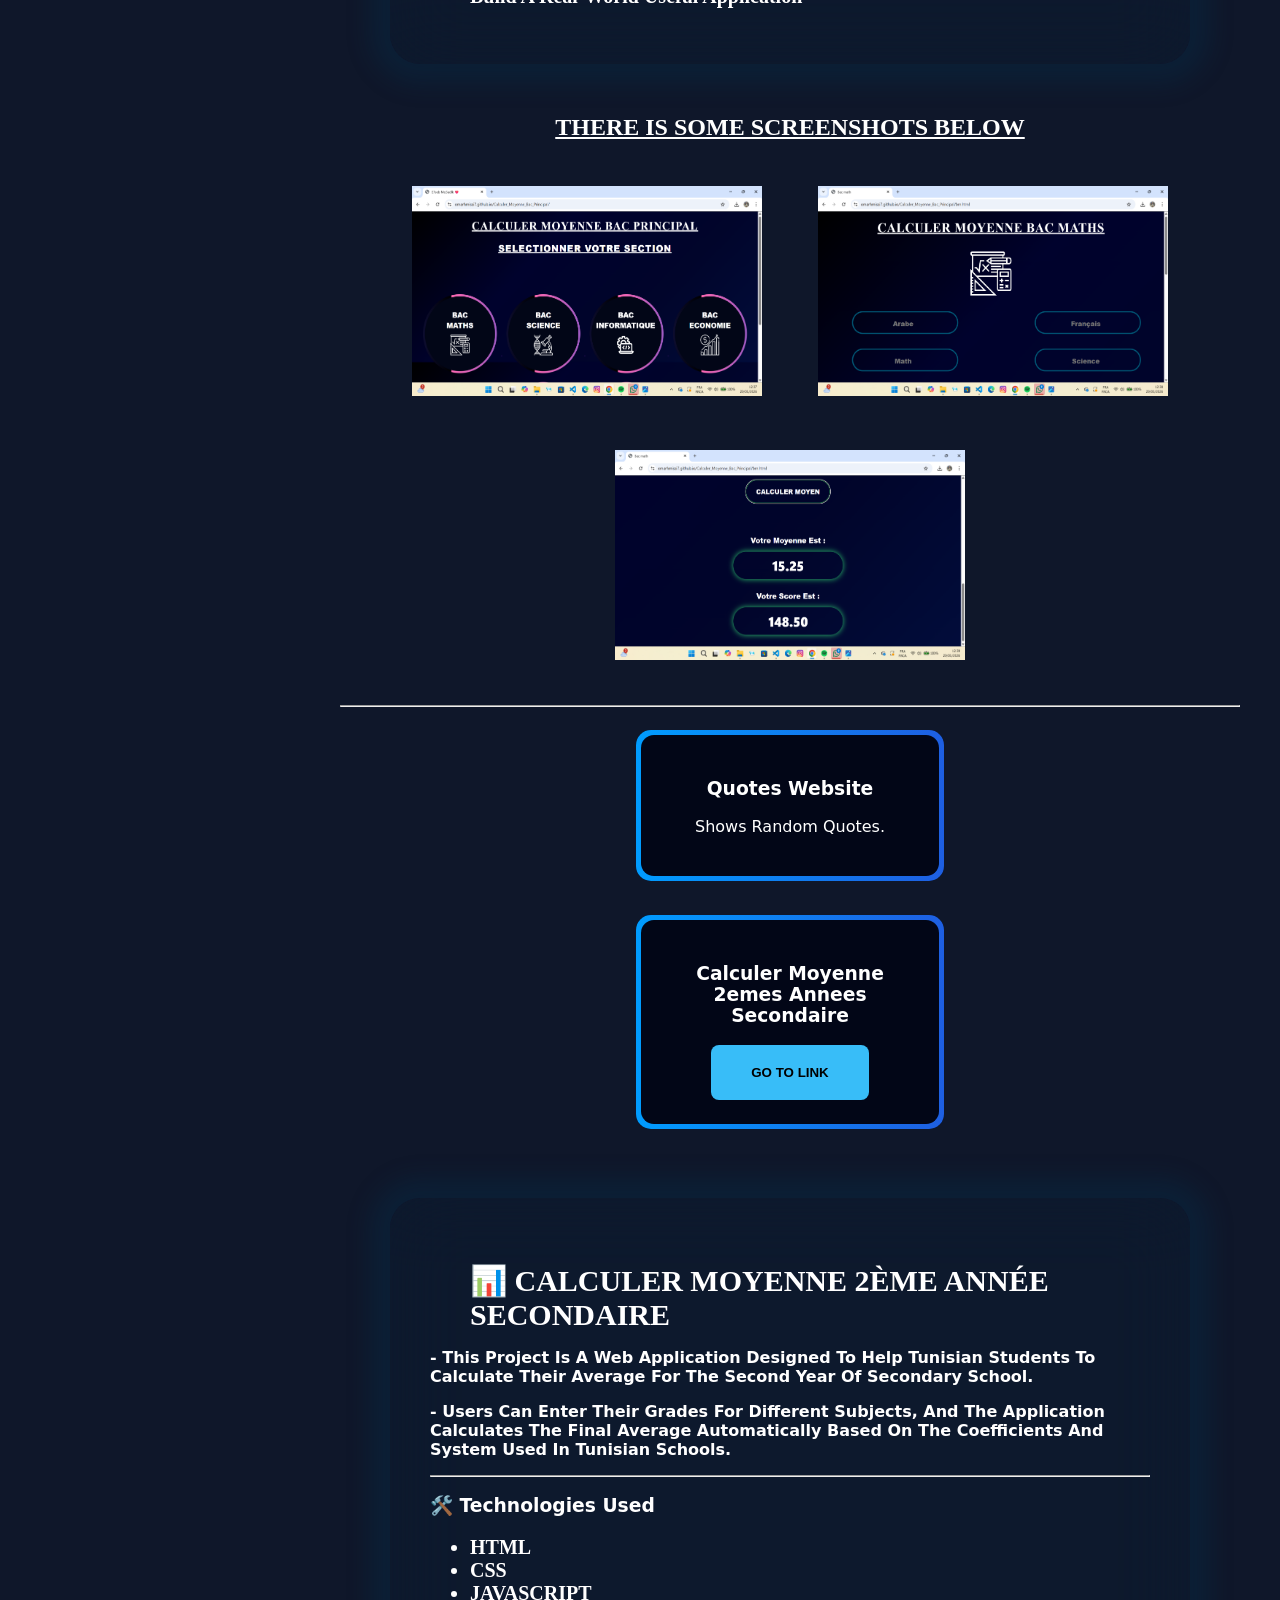
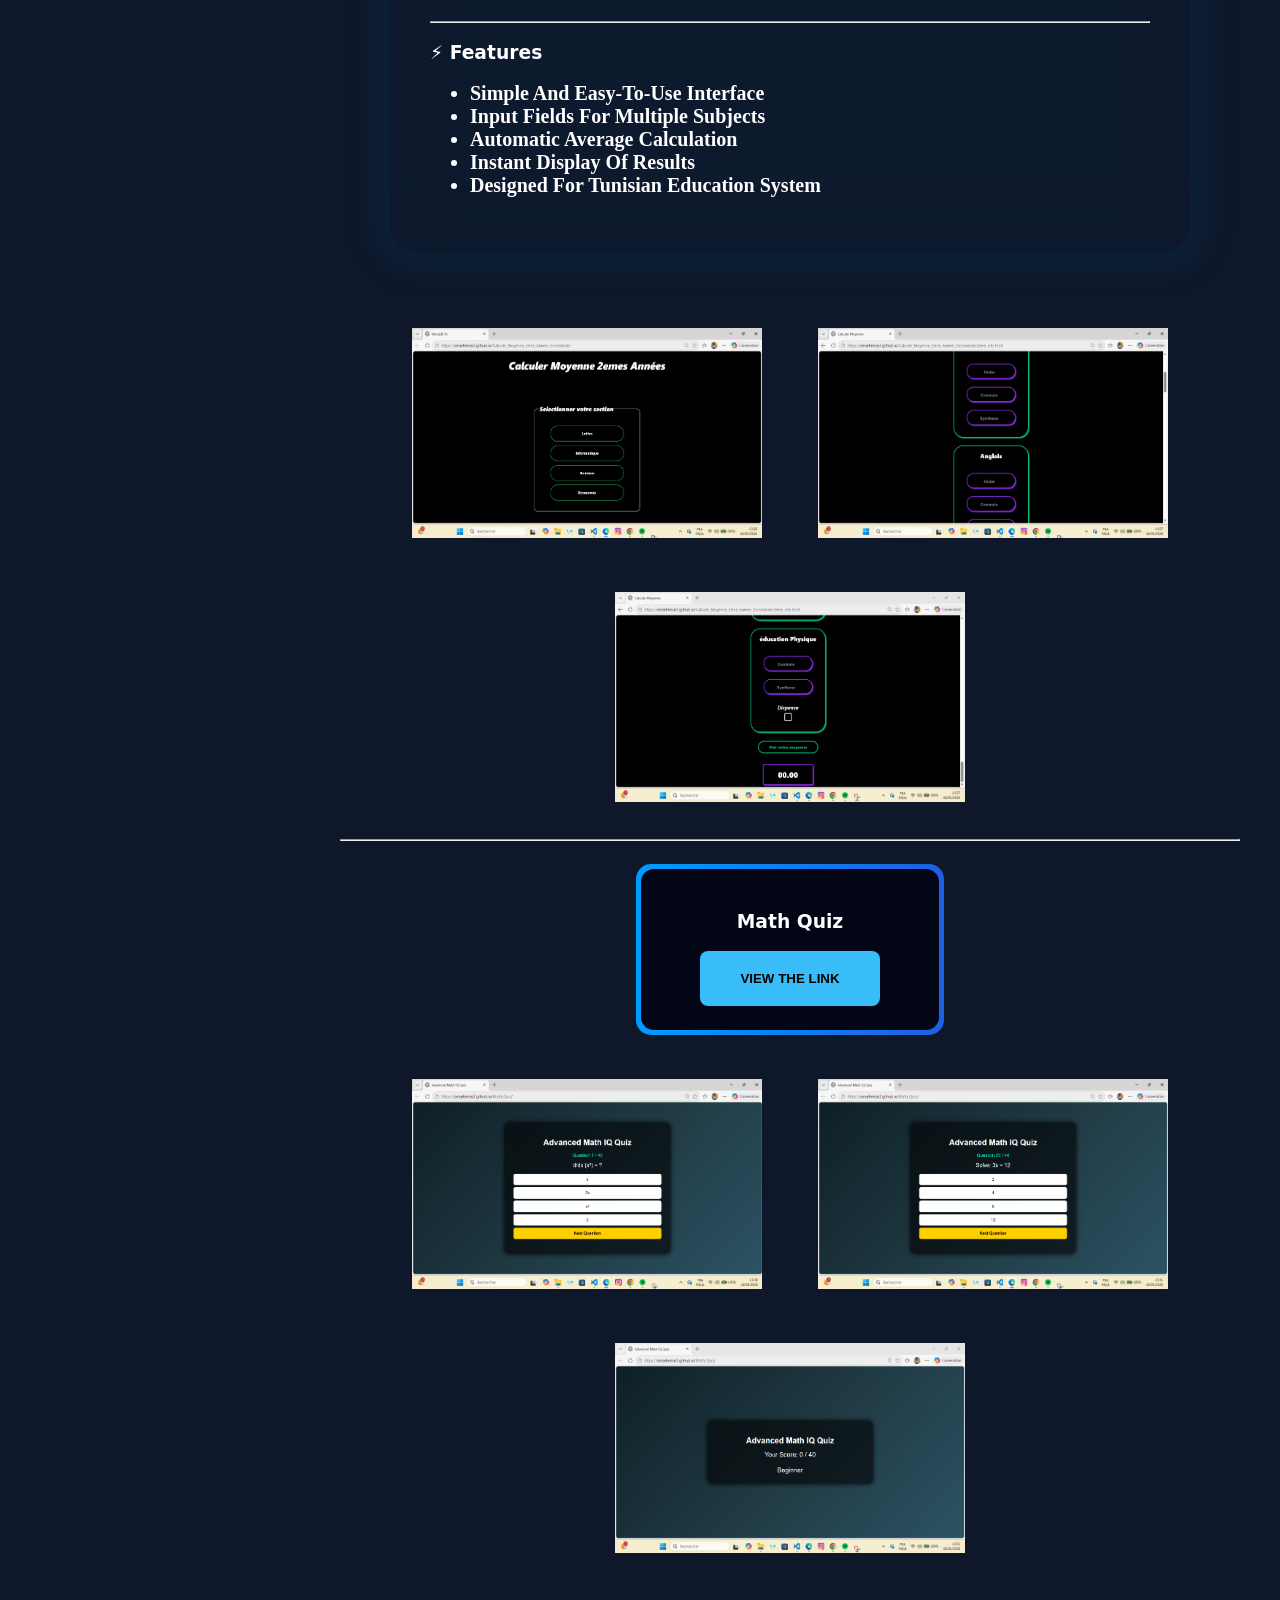
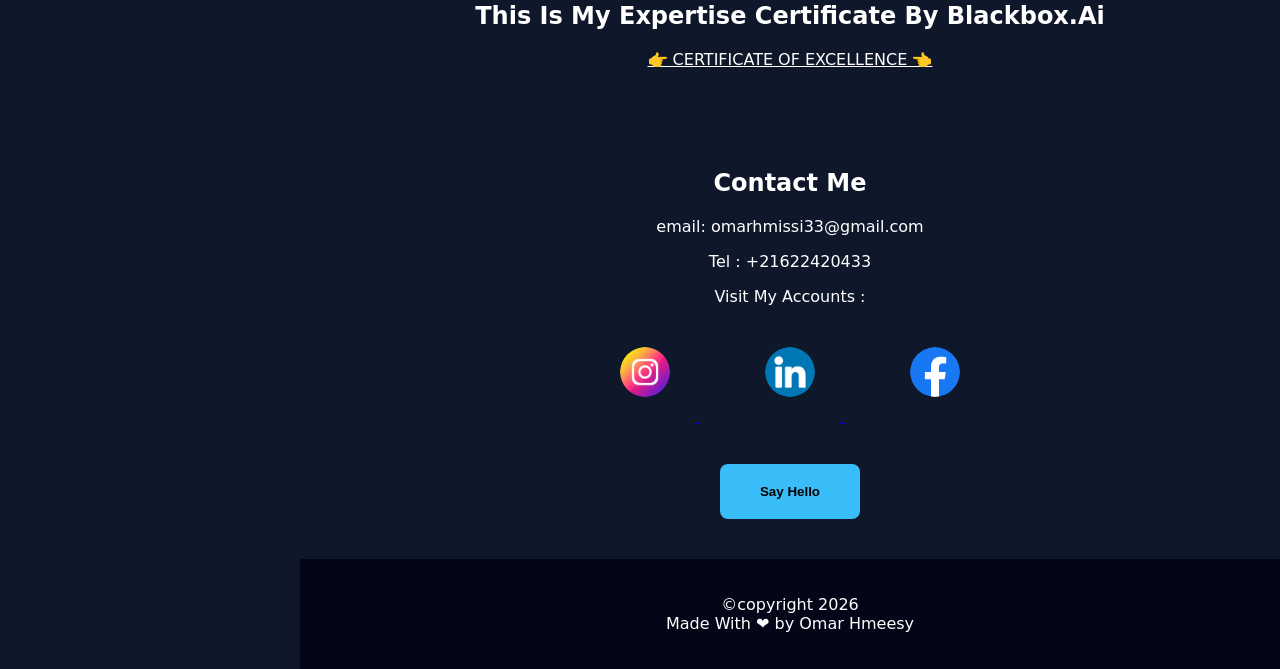
==== commit 51a2dd8c: "Add files via upload" ====
--- a/index.html
+++ b/index.html
@@ -6,6 +6,7 @@
     <meta name="viewport" content="width=device-width, initial-scale=1.0">
     <title>Omar Portfolio</title>
     <link rel="stylesheet" href="style.css">
+    <link rel="icon" href="41_m.jpg" >
 
 </head>
 
@@ -308,9 +309,9 @@
         <p>
             <center>
 
-                <img src="img11.png" alt="" srcset="">
-                <img src="img22.png" alt="" srcset=""><br>
-                <img src="img33.png" alt="" srcset="">
+                <img src="img1111.png" alt="" srcset="">
+                <img src="img2222.png" alt="" srcset=""><br>
+                <img src="img3333.png" alt="" srcset="">
 
             </center>
         </p>
--- a/style.css
+++ b/style.css
@@ -2,6 +2,7 @@
             scroll-behavior: smooth;
         }
         * {
+            cursor: url("image.png");
         }
 
         h1 {
@@ -19,7 +20,7 @@
             text-transform: capitalize;
             background: #0f172a;
             color: white;
-            cursor: auto;
+            
             padding-left: 300px;
         }
 
@@ -614,4 +615,6 @@
             text-align: left;
             text-decoration: underline;
         }
-
+       
+        
+
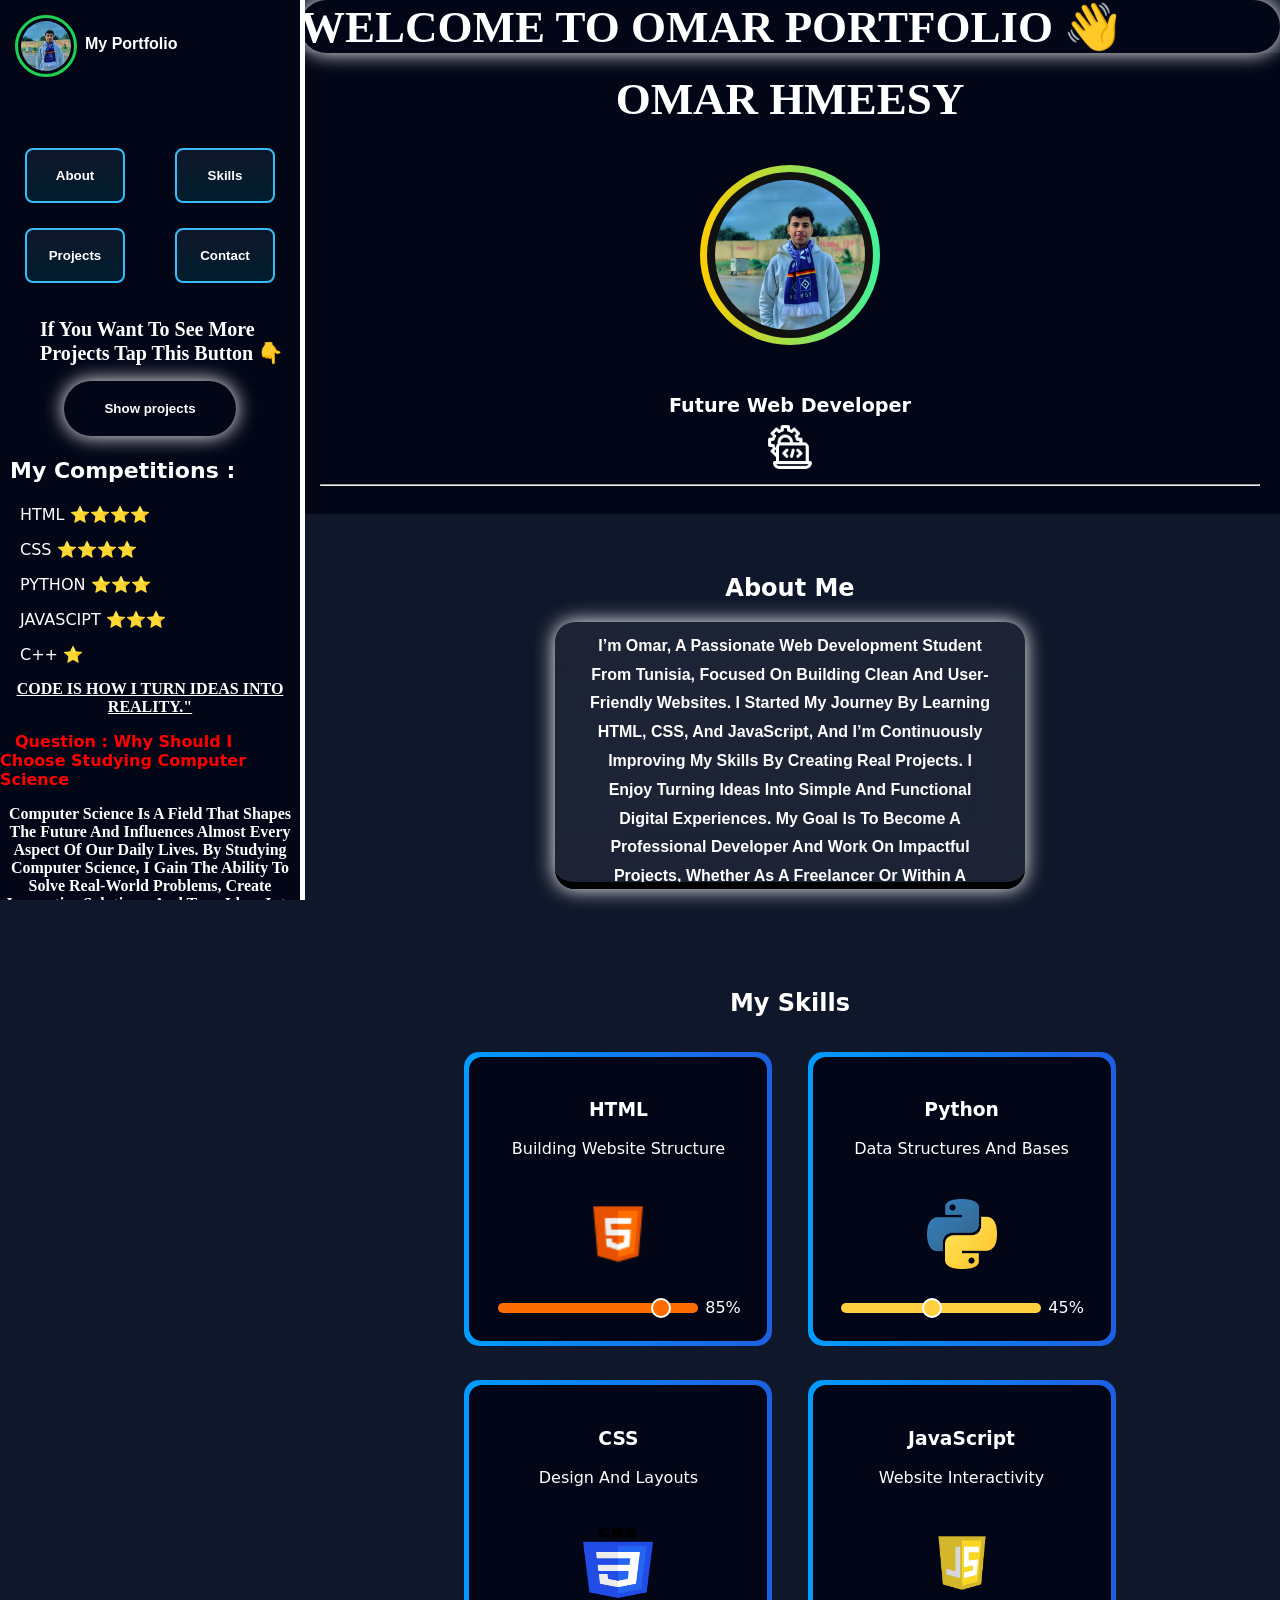
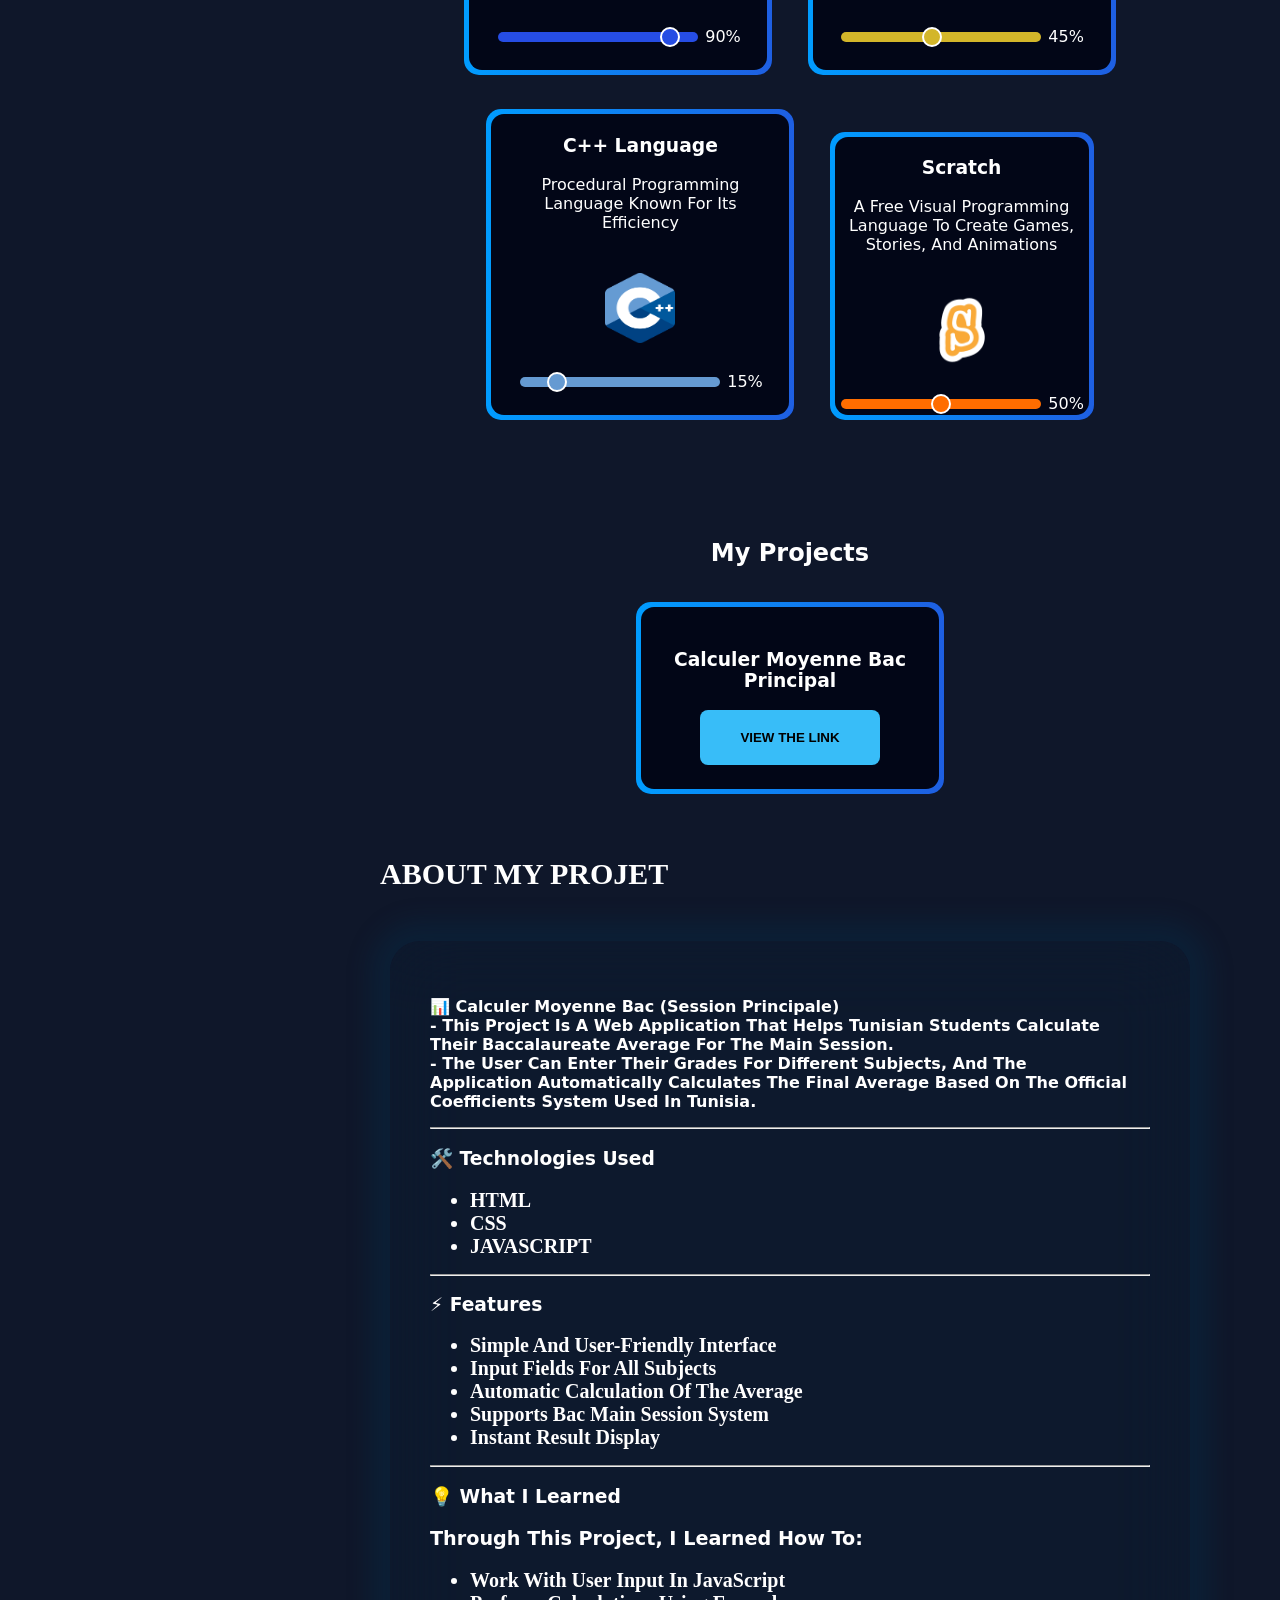
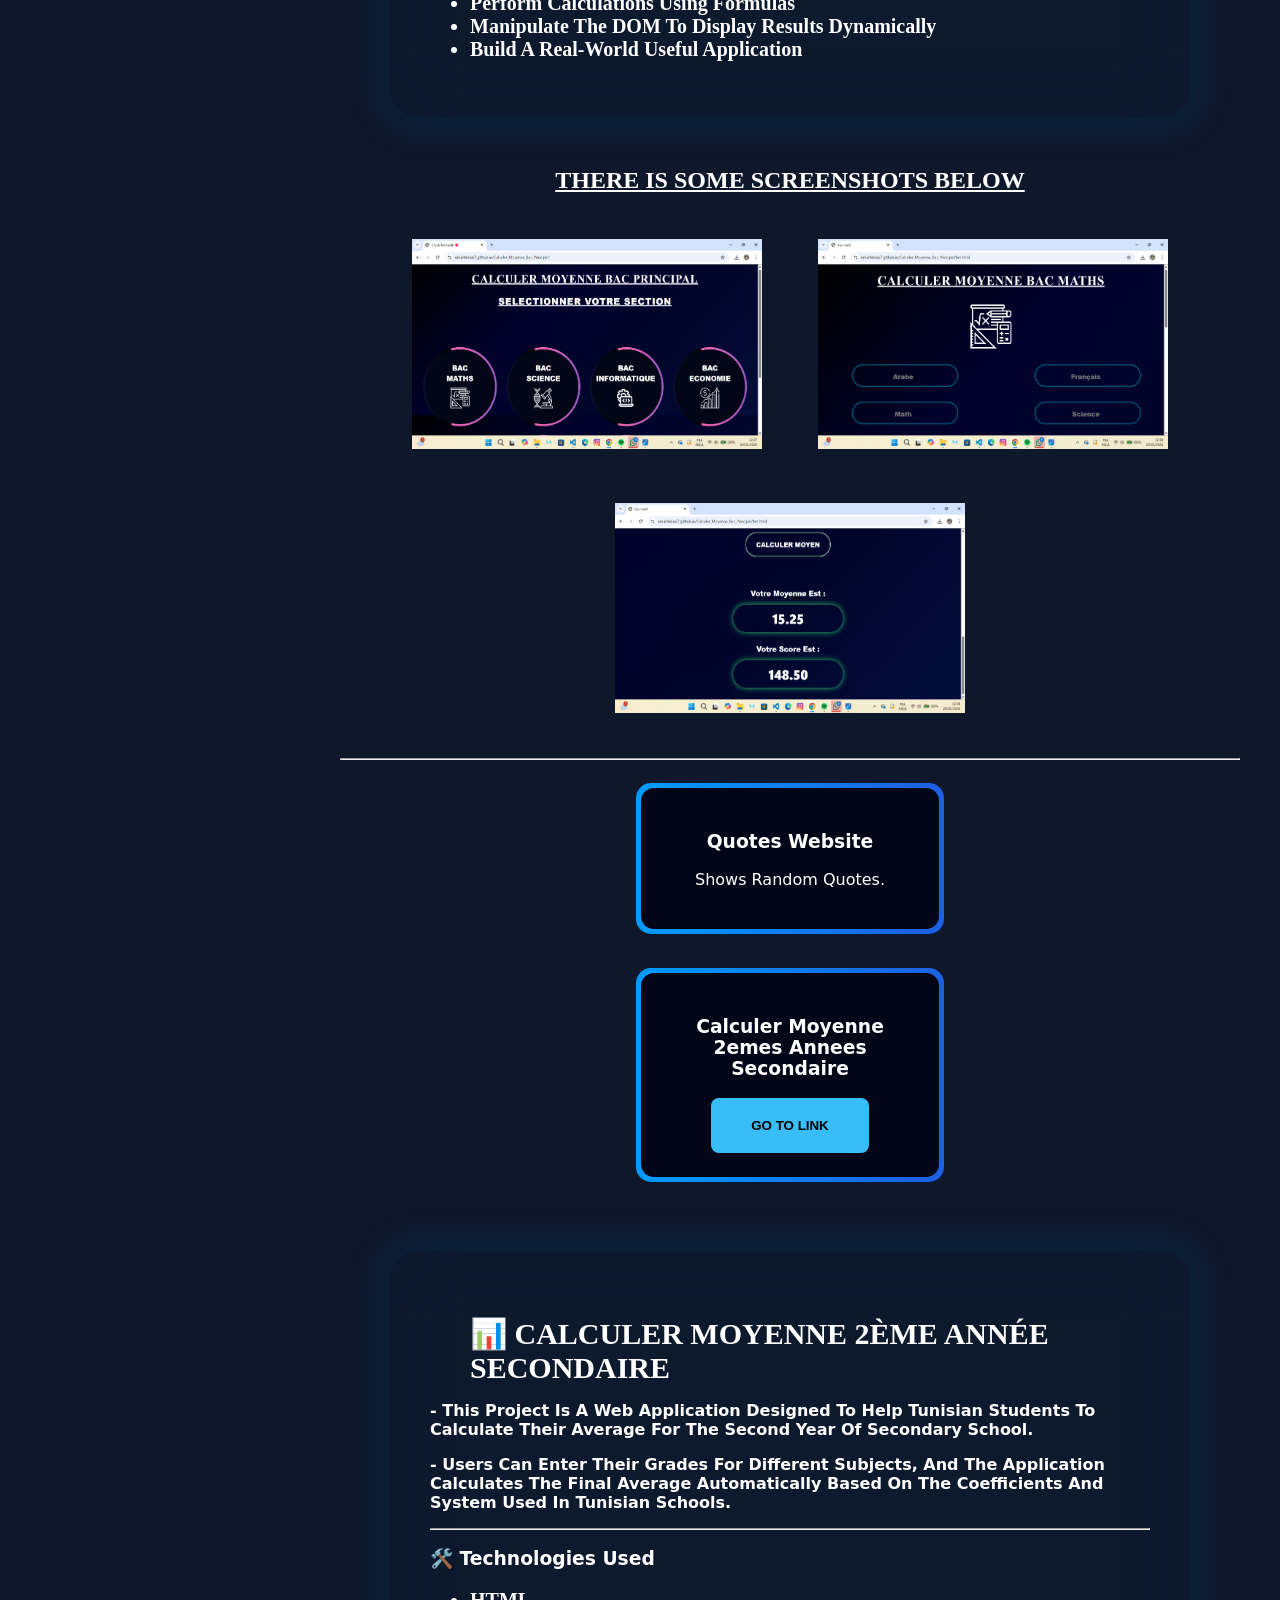
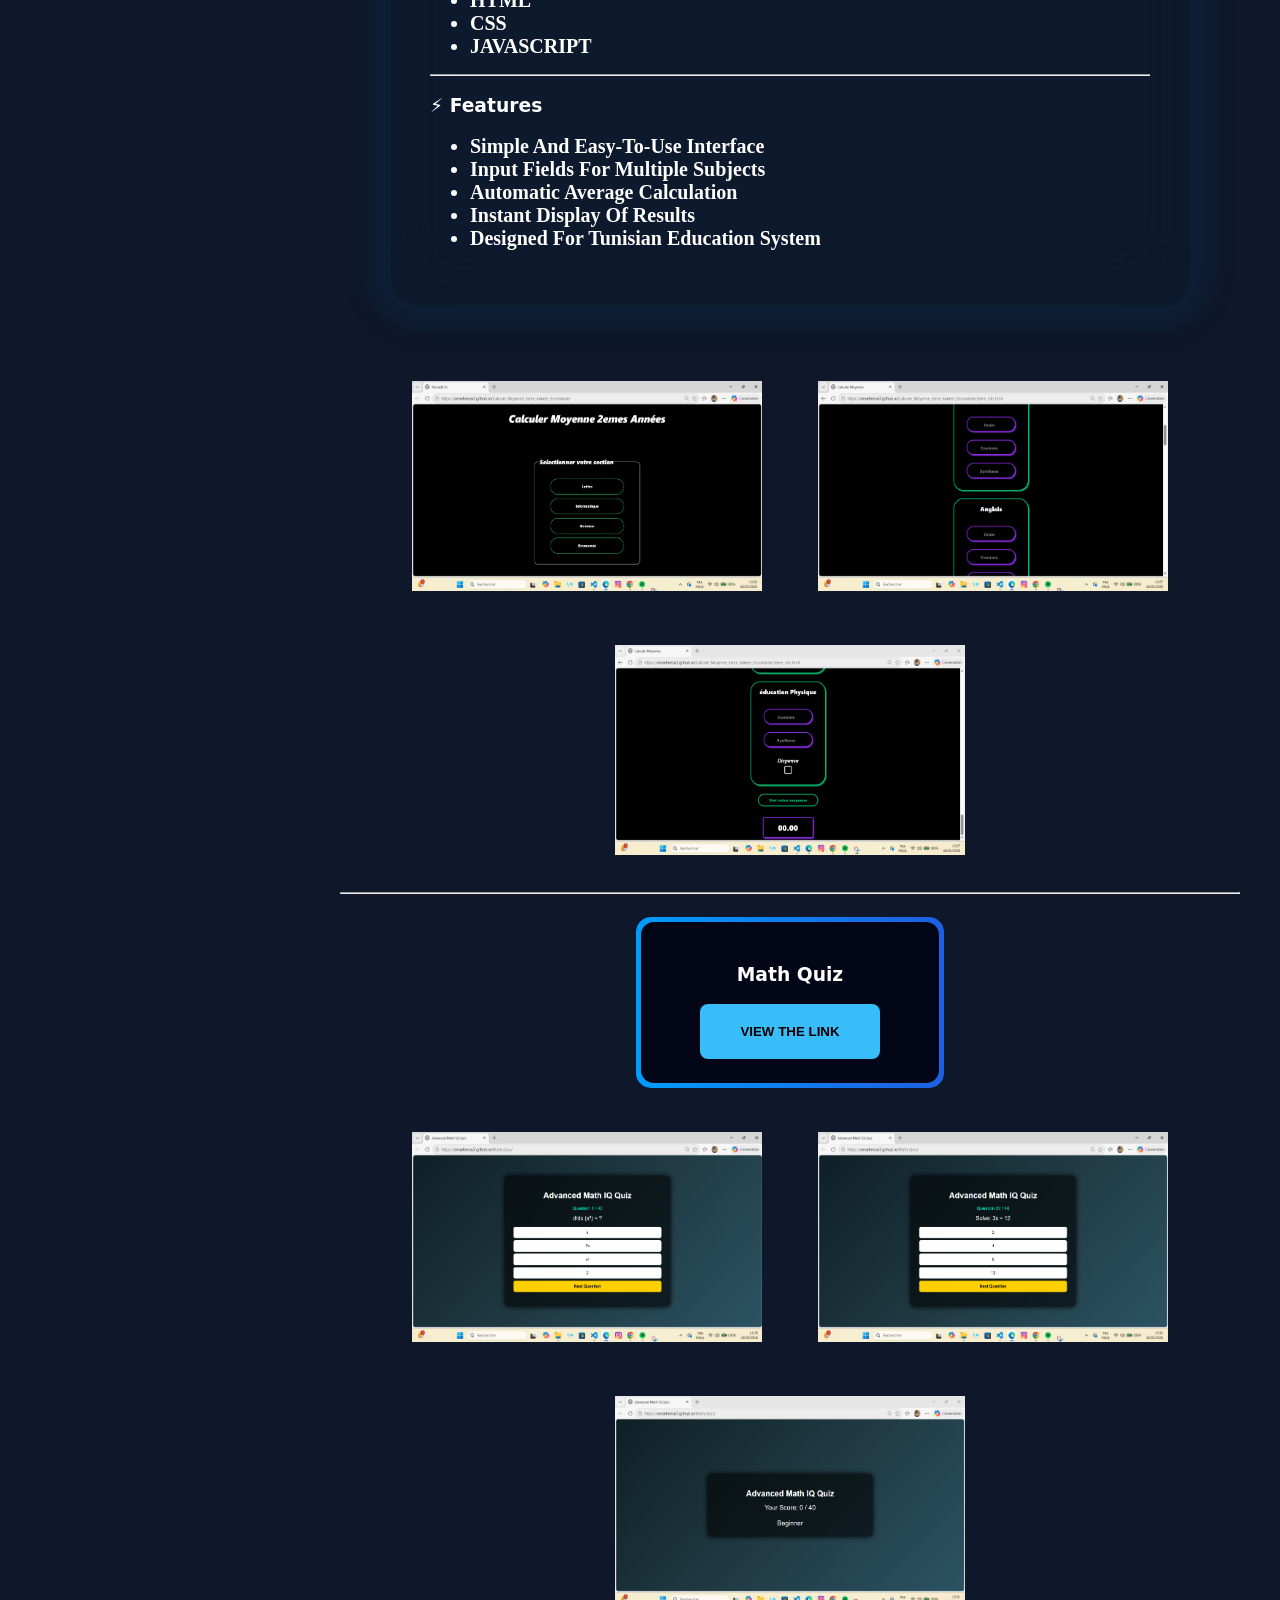
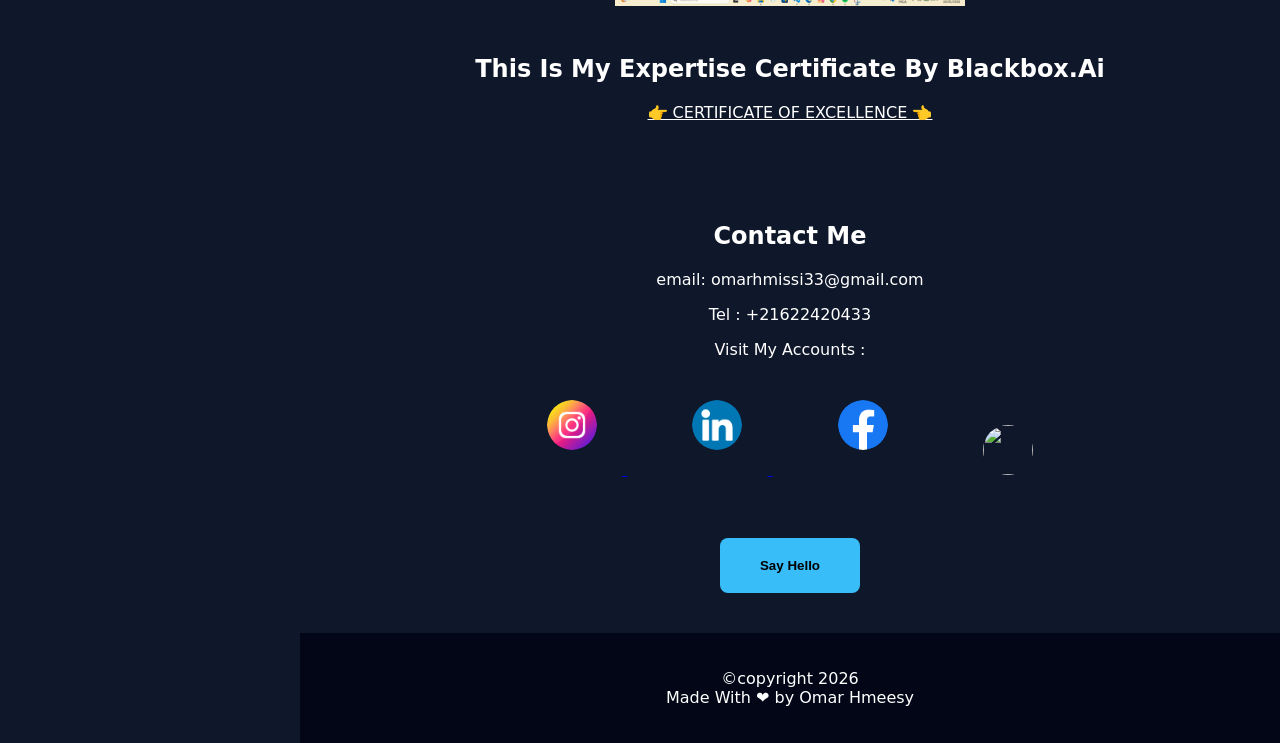
==== commit ea22f7eb: "Add files via upload" ====
--- a/index.html
+++ b/index.html
@@ -6,11 +6,14 @@
     <meta name="viewport" content="width=device-width, initial-scale=1.0">
     <title>Omar Portfolio</title>
     <link rel="stylesheet" href="style.css">
-    <link rel="icon" href="41_m.jpg" >
+    <link rel="icon" href="41_m.jpg">
 
 </head>
 
 <body id="body">
+    <div class="intro-screen">
+        <h1 class="intro-text">Welcome to omar portfolio 👋</h1>
+    </div>
 
 
     <header id="head">
@@ -378,7 +381,8 @@
             <img src="img5.png" alt=""><br>
             <img src="img6.png" alt="">
             <h2>this is my expertise certificate by blackbox.ai</h2>
-            <a style="color: #fff;" href="🎉 CERTIFICATE OF EXCELLENCE 🎉.pdf" download="certificate">👉 CERTIFICATE OF EXCELLENCE 👈</a>
+            <a style="color: #fff;" href="🎉 CERTIFICATE OF EXCELLENCE 🎉.pdf" download="certificate">👉 CERTIFICATE OF
+                EXCELLENCE 👈</a>
 
         </center>
 
@@ -402,8 +406,9 @@
         </a>
         <a href="https://www.facebook.com/profile.php?id=61585699354939" class="a"><img src="facebook.png" alt=""
                 class="logo" id="fcb"></a>
+                <a href="https://github.com/omarhmissi7"><img src="GitHub.png" alt="" id="gthb" class="logo"></a>
         <br><br><br>
-        <button onclick="alert('Thanks For Visiting !')">
+        <button onclick="alert('Thanks For Visiting 🫶')">
             Say Hello
         </button>
 
@@ -414,6 +419,27 @@
     </footer>
 
 </body>
+<script>
+    const introScreen = document.querySelector(".intro-screen");
+    const introText = document.querySelector(".intro-text");
+
+    window.addEventListener("load", () => {
+        // show text
+        setTimeout(() => {
+            introText.classList.add("show");
+        }, 300);
+
+        // hide whole screen
+        setTimeout(() => {
+            introScreen.classList.add("hide");
+        }, 2500);
+
+        // remove completely (optional)
+        setTimeout(() => {
+            introScreen.remove();
+        }, 3500);
+    });
+</script>
 
 
 </html>
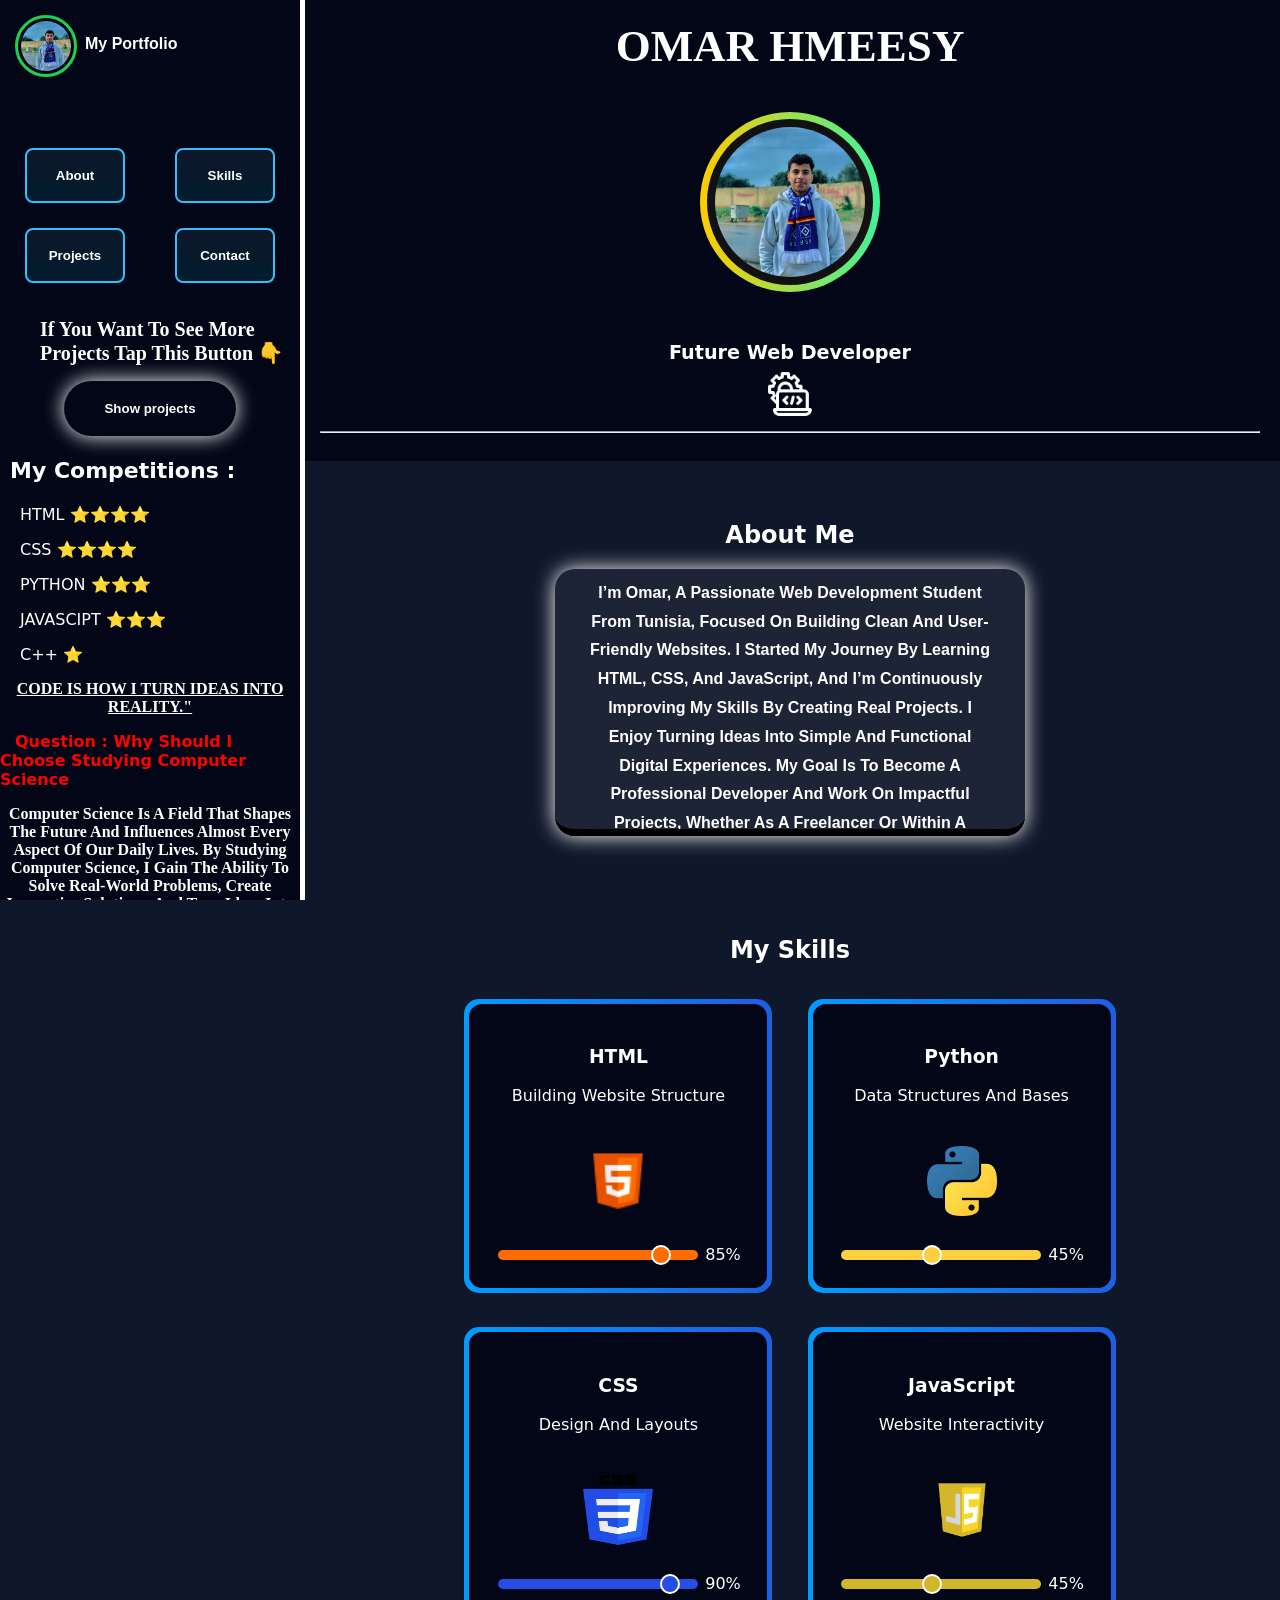
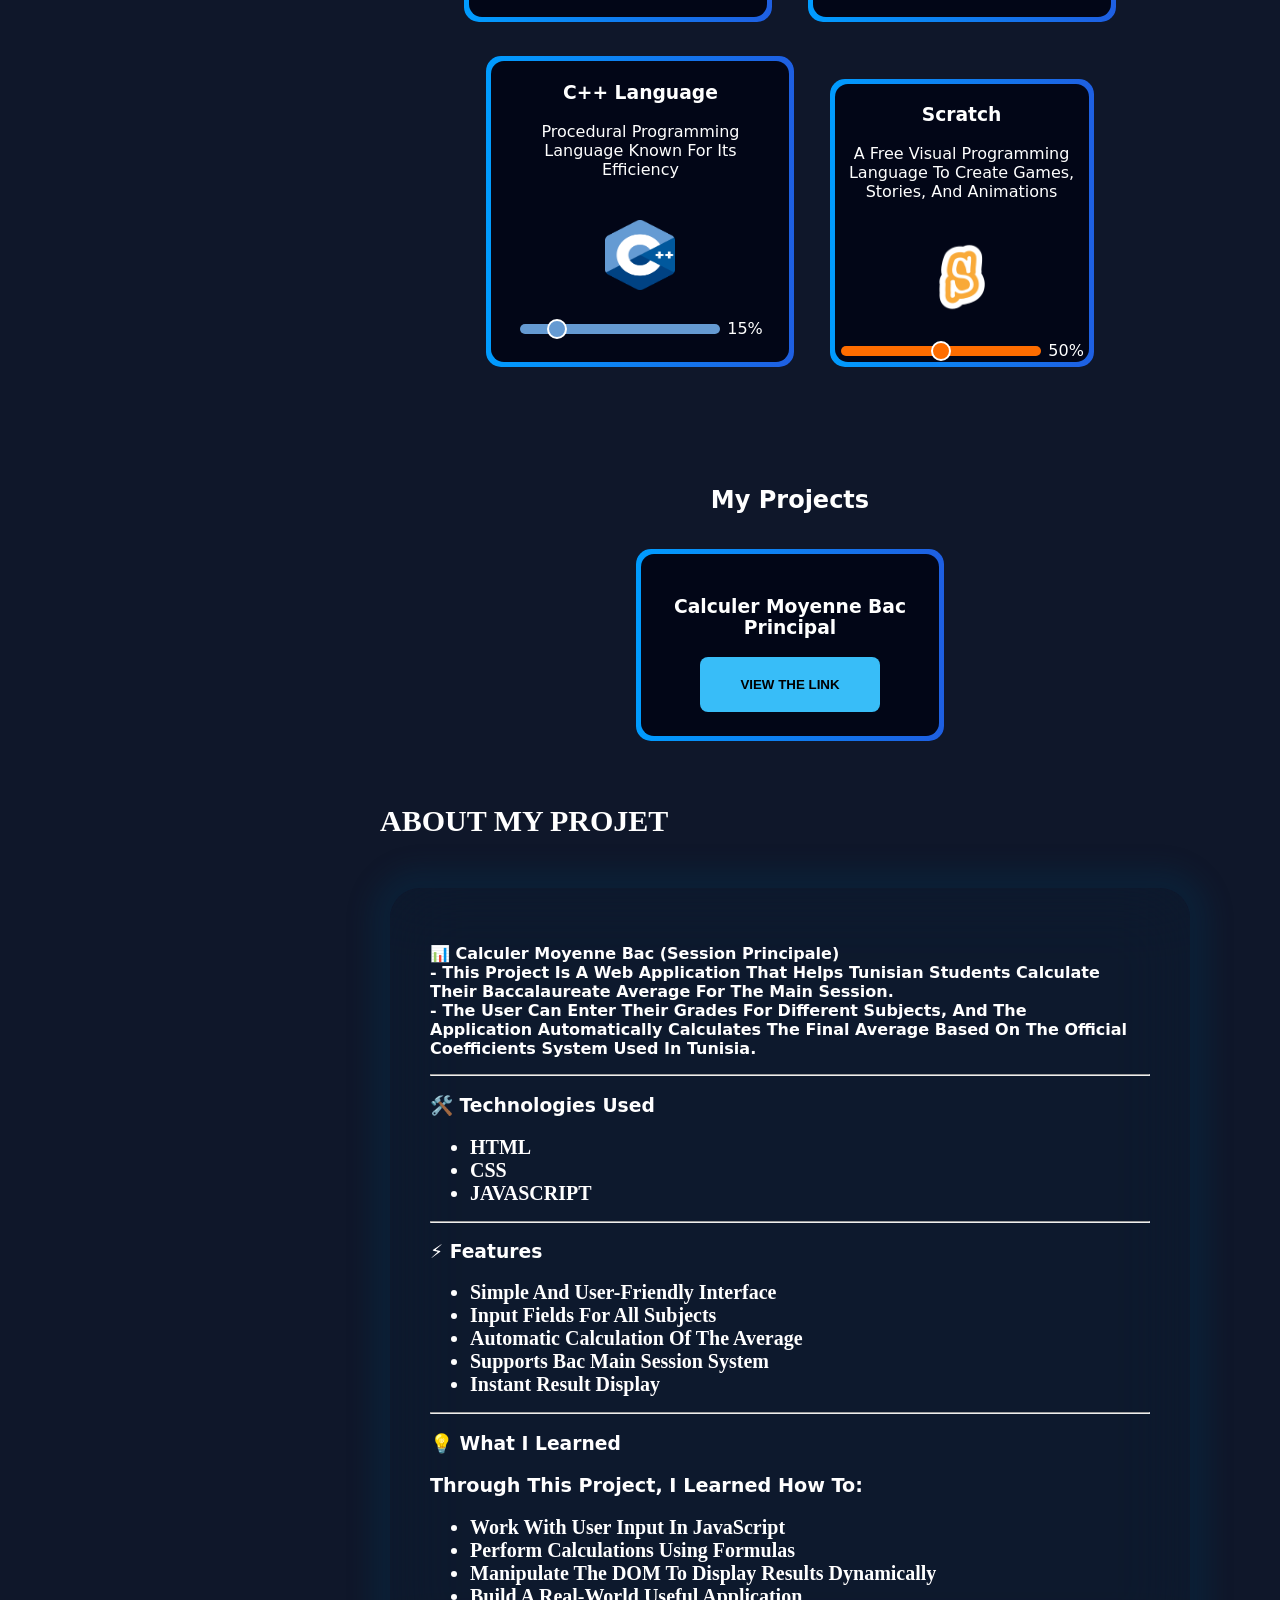
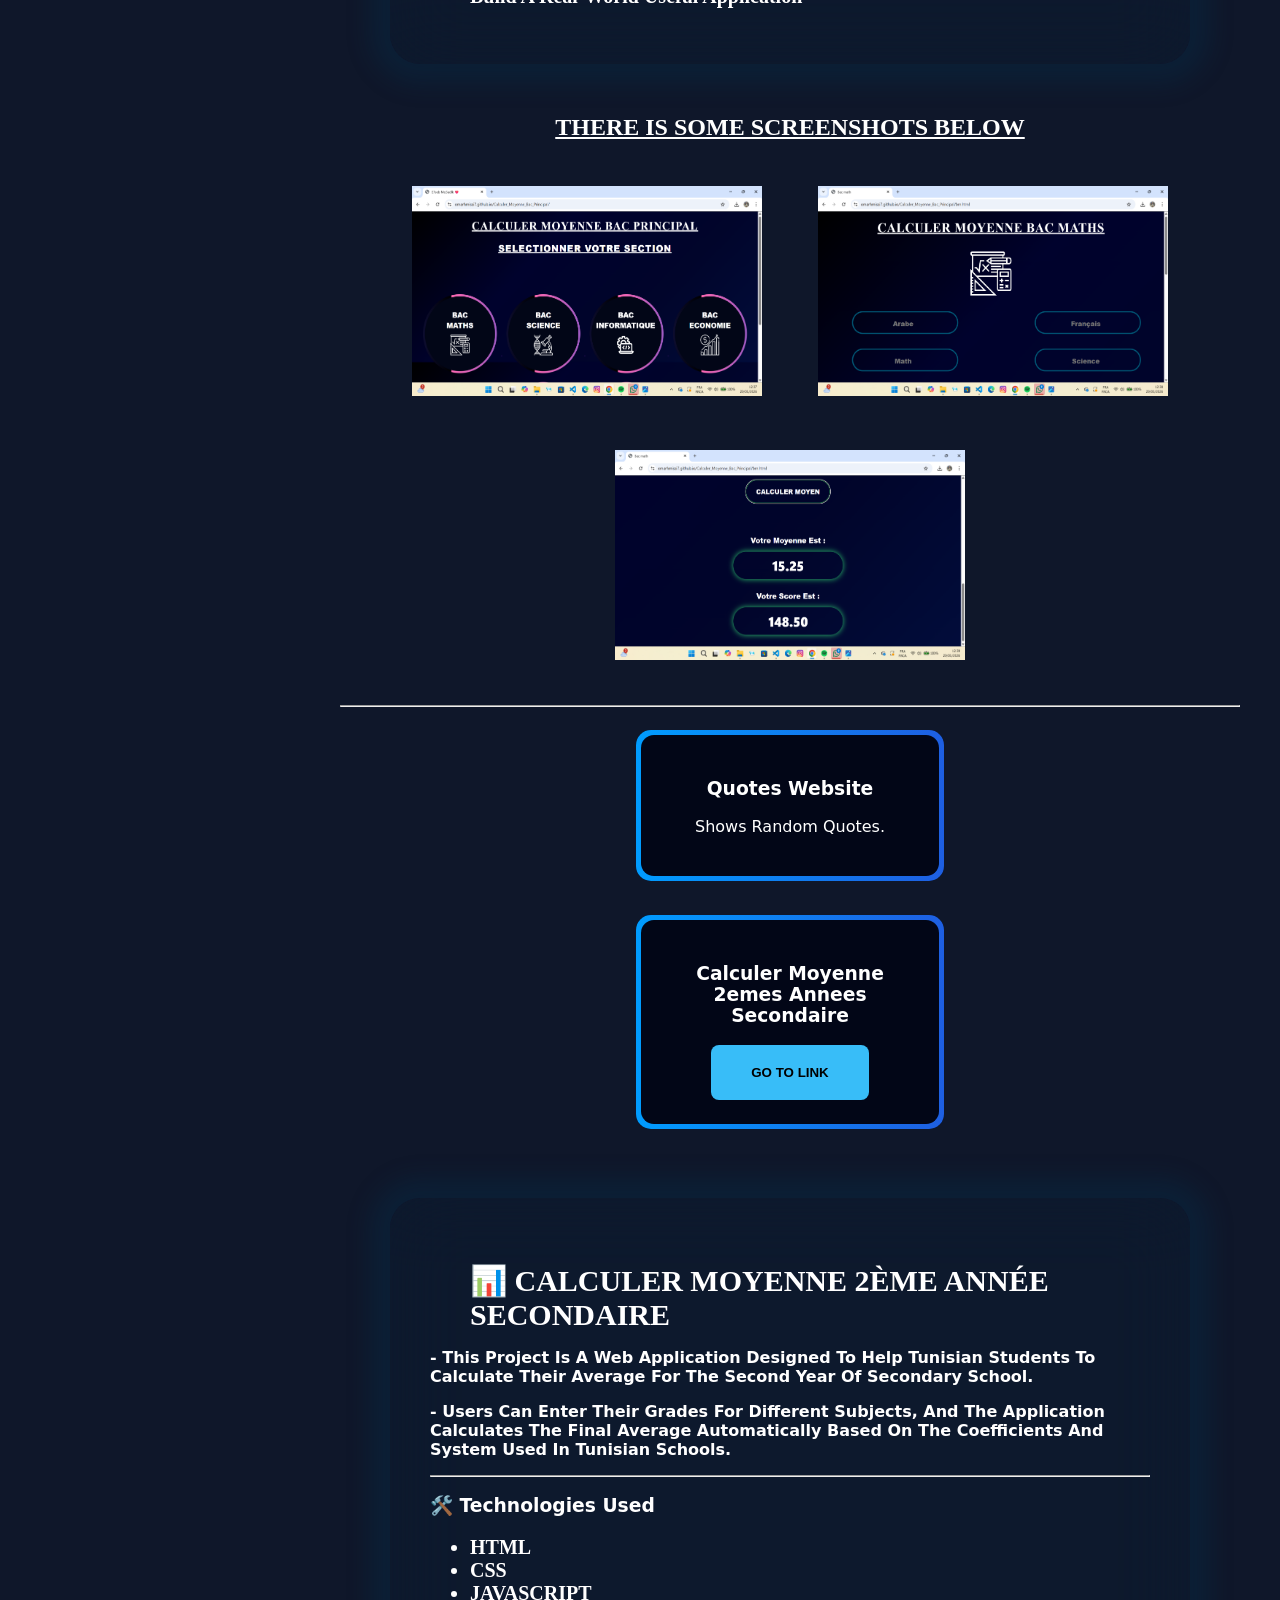
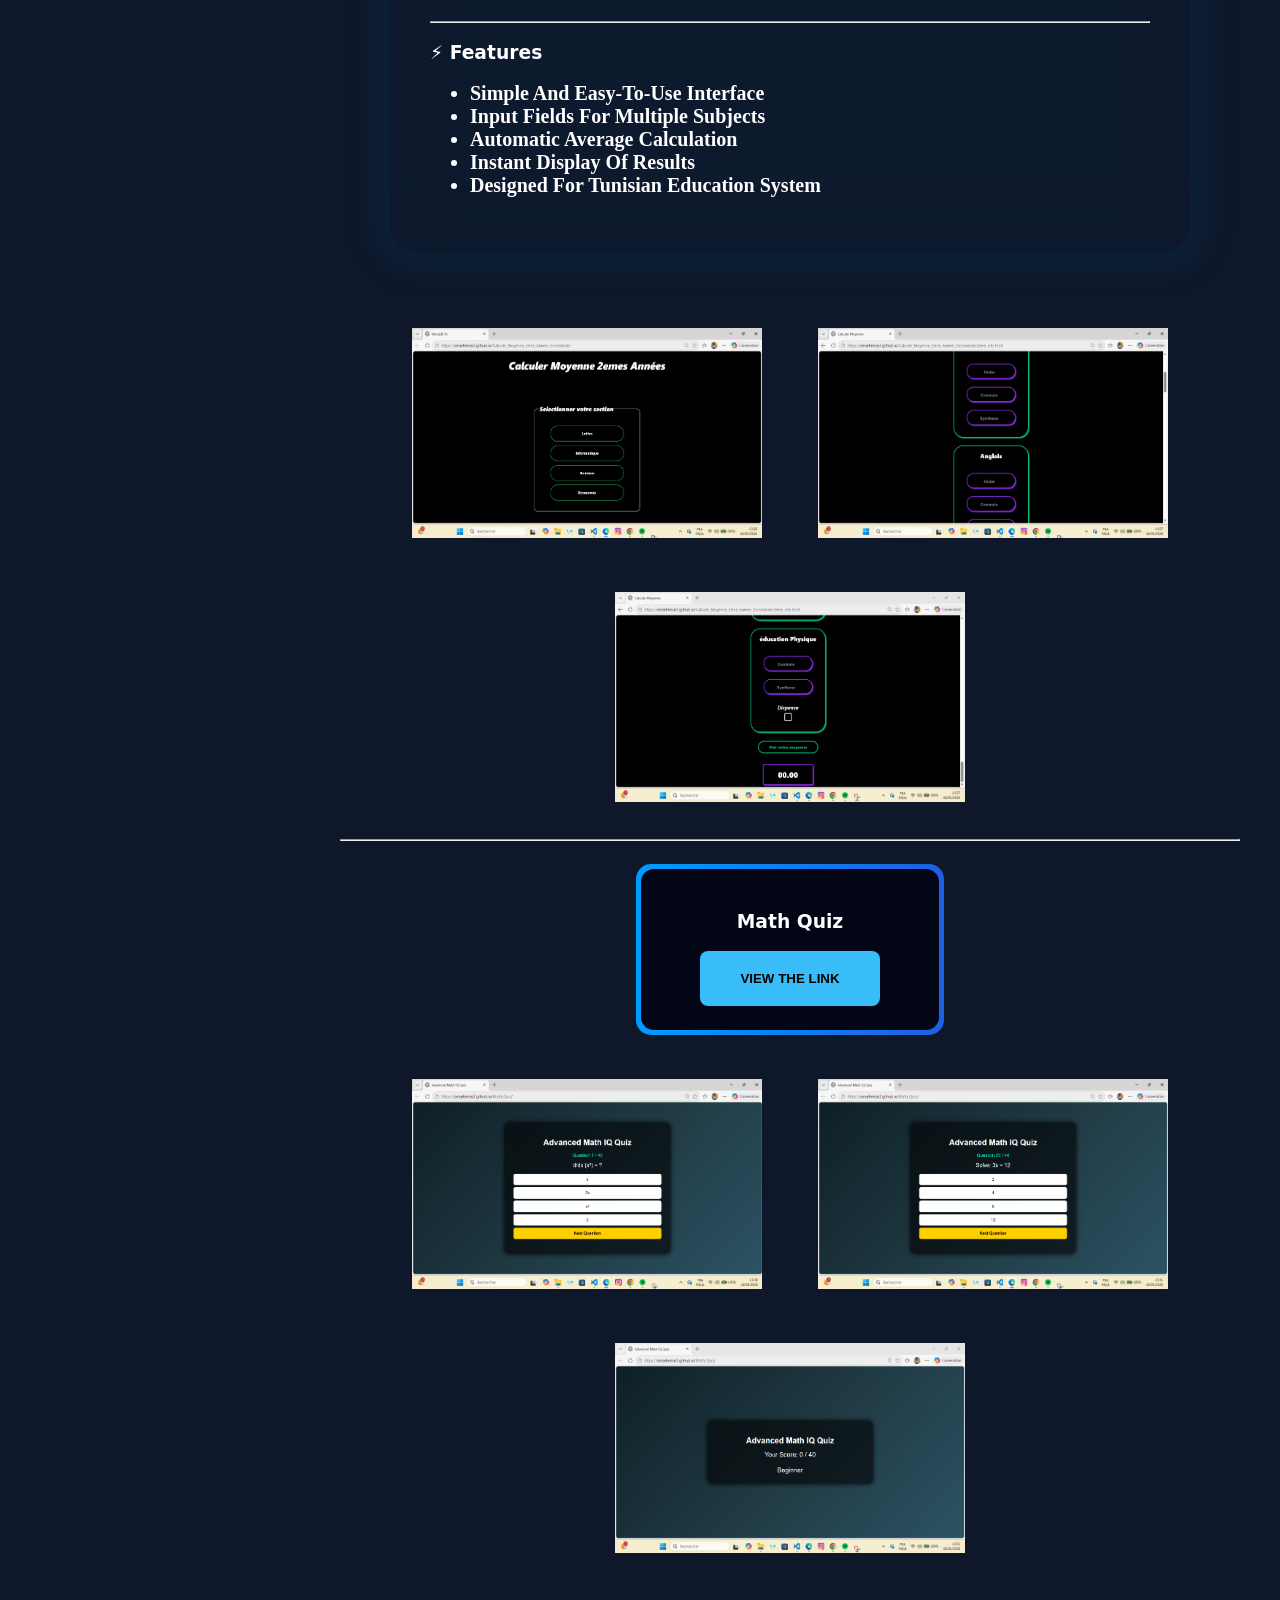
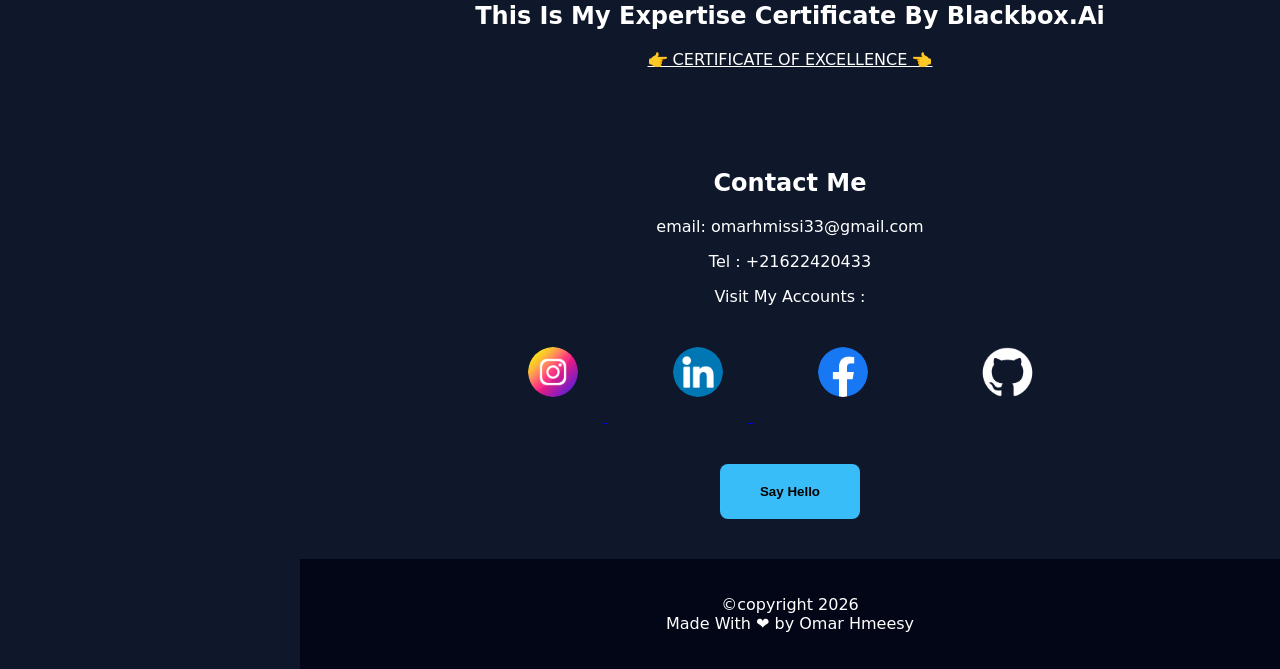
==== commit 457875e5: "Add files via upload" ====
--- a/index.html
+++ b/index.html
@@ -4,6 +4,7 @@
 <head>
     <meta charset="UTF-8">
     <meta name="viewport" content="width=device-width, initial-scale=1.0">
+    <meta name="google-site-verification" content="Fgm9jOWiy4rlV8qIWJesoW_XjrCBAPTwQ5lOf7WZWac" />
     <title>Omar Portfolio</title>
     <link rel="stylesheet" href="style.css">
     <link rel="icon" href="41_m.jpg">
--- a/style.css
+++ b/style.css
@@ -12,6 +12,45 @@
             transition: 250ms;
 
         }
+        .intro-screen {
+  position: fixed;
+  top: 0;
+  left: 0;
+  width: 100%;
+  height: 100vh;
+
+  background: linear-gradient(135deg,#0f172a,#2f2fad,#009dff); /* change color if you want */
+  display: flex;
+  justify-content: center;
+  align-items: center;
+
+  z-index: 9999;
+  transition: opacity 1s ease;
+}
+
+.intro-text {
+  color: white;
+  font-size: 2.5rem;
+  opacity: 0;
+  transform: translateY(40px);
+  transition: all 1s ease;
+  
+}
+
+/* show animation */
+.intro-text.show {
+  background: #0000002d;
+  backdrop-filter: blur(55px);
+  opacity: 1;
+  padding: 15px 40px;
+  transform: translateY(0);
+}
+
+/* hide animation */
+.intro-screen.hide {
+  opacity: 0;
+  pointer-events: none;
+}
 
 
         body {
@@ -284,19 +323,28 @@
             transition: 400ms;
             box-shadow: none;
         }
+        #gthb{
+            height: 50px;
+            width: auto;
+            
+        
+        }
+        #gthb:hover{
+            transform: scale(1.3);
+        }
 
         #insta:hover {
             transform: scale(1.3);
         }
 
         #fcb:hover {
-            box-shadow: 0 0 15px 15px #1877F2;
-            transform: scale(1);
+            transform: scale(1.3);
 
         }
 
         #lnkdn:hover {
-            box-shadow: 0 0 15px 15px #0077B5;
+            transform: scale(1.3);
+
         }
 
         .myRange {
